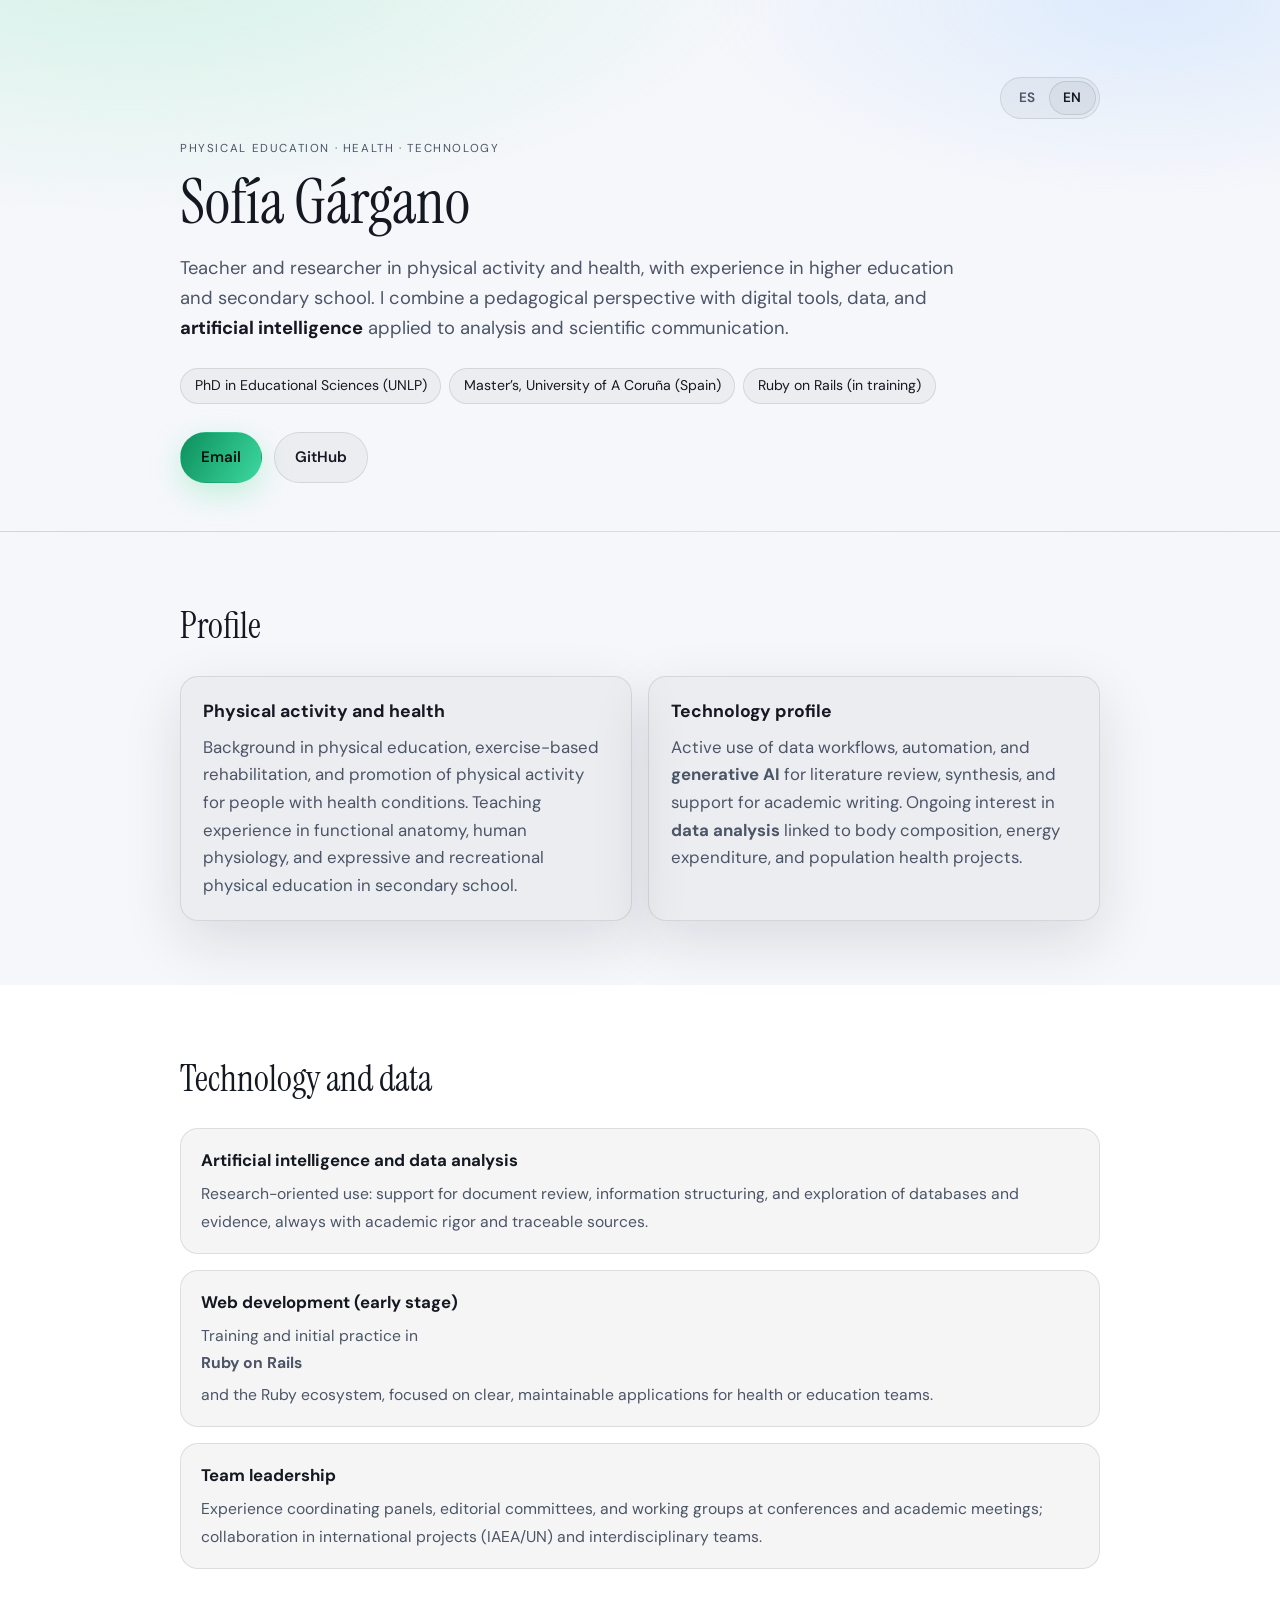
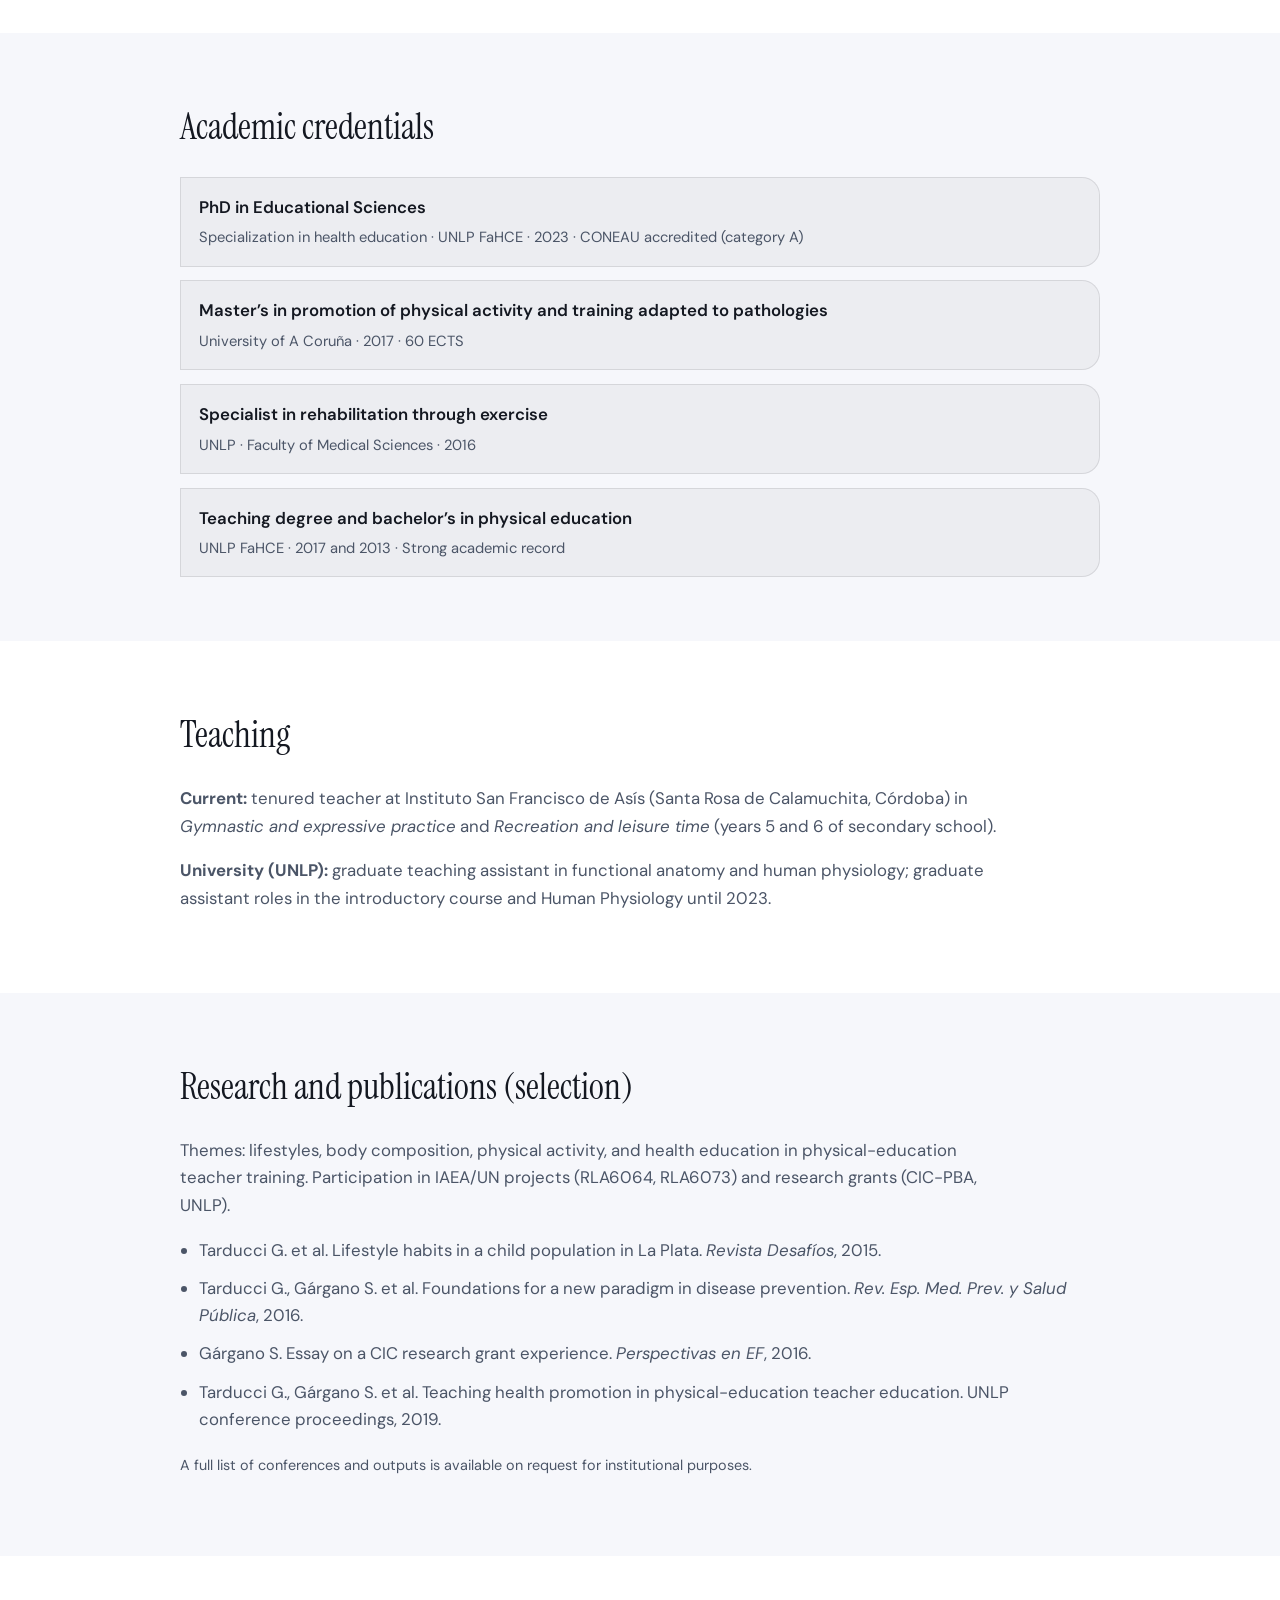
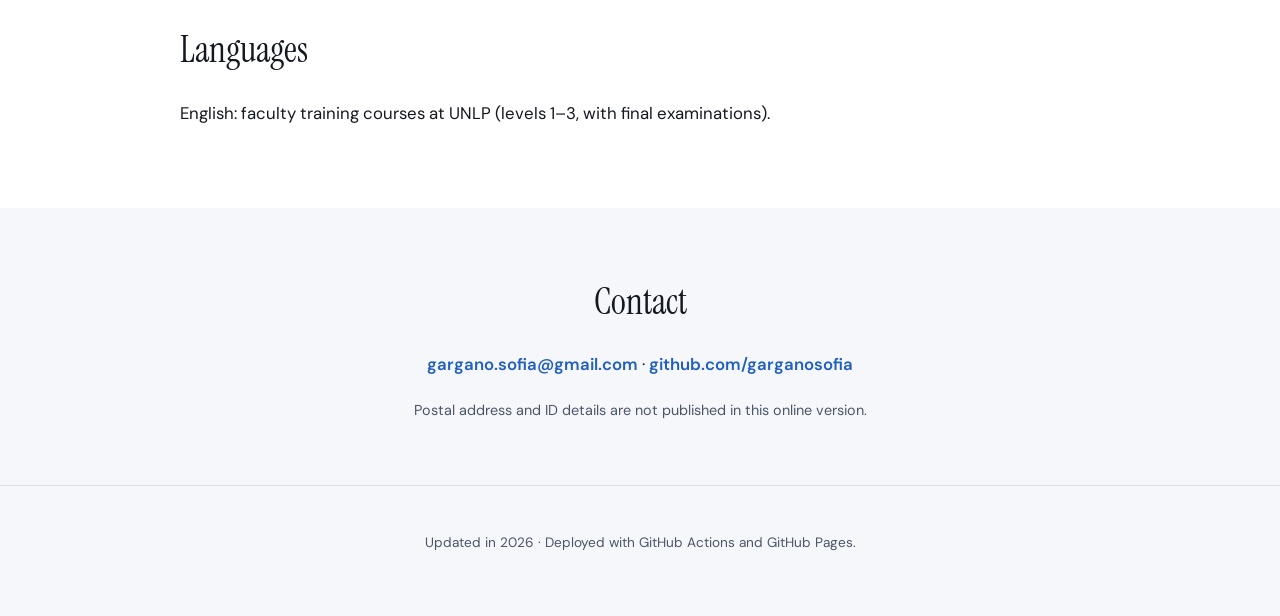
==== public/en/index.html @ 069b5b75 "Clarify secondary school years in English copy Made-with: Cursor" ====
<!DOCTYPE html>
<html lang="en">
<head>
  <meta charset="utf-8">
  <meta name="viewport" content="width=device-width, initial-scale=1">
  <meta name="description" content="Sofía Gárgano — Physical education, health, research, and technology profile.">
  <link rel="alternate" hreflang="es" href="https://garganosofia.github.io/sofia-gargano-cv/">
  <link rel="alternate" hreflang="en" href="https://garganosofia.github.io/sofia-gargano-cv/en/">
  <link rel="alternate" hreflang="x-default" href="https://garganosofia.github.io/sofia-gargano-cv/">
  <title>Sofía Gárgano | CV & professional profile</title>
  <link rel="preconnect" href="https://fonts.googleapis.com">
  <link rel="preconnect" href="https://fonts.gstatic.com" crossorigin>
  <link href="https://fonts.googleapis.com/css2?family=DM+Sans:ital,opsz,wght@0,9..40,400;0,9..40,500;0,9..40,600;0,9..40,700;1,9..40,400&family=Instrument+Serif:ital@0;1&display=swap" rel="stylesheet">
  <link rel="stylesheet" href="../assets/styles.css">
</head>
<body>
  <a class="skip" href="#content">Skip to content</a>
  <header class="hero">
    <div class="hero__inner">
      <nav class="langnav" aria-label="Language">
        <ul class="langnav__list">
          <li><a href="../" hreflang="es">ES</a></li>
          <li><a href="./" aria-current="page">EN</a></li>
        </ul>
      </nav>
      <p class="eyebrow">Physical education · Health · Technology</p>
      <h1>Sofía Gárgano</h1>
      <p class="lede">
        Teacher and researcher in physical activity and health, with experience in higher education and secondary school.
        I combine a pedagogical perspective with digital tools, data, and <strong>artificial intelligence</strong> applied to analysis and scientific communication.
      </p>
      <ul class="chips">
        <li>PhD in Educational Sciences (UNLP)</li>
        <li>Master’s, University of A Coruña (Spain)</li>
        <li>Ruby on Rails (in training)</li>
      </ul>
      <div class="hero__actions">
        <a class="btn btn--primary" href="mailto:gargano.sofia@gmail.com">Email</a>
        <a class="btn btn--ghost" href="https://github.com/garganosofia" rel="noopener noreferrer">GitHub</a>
      </div>
    </div>
  </header>

  <main id="content">
    <section class="section" aria-labelledby="profile">
      <div class="section__inner">
        <h2 id="profile">Profile</h2>
        <div class="grid-2">
          <div class="card">
            <h3>Physical activity and health</h3>
            <p>
              Background in physical education, exercise-based rehabilitation, and promotion of physical activity for people with health conditions.
              Teaching experience in functional anatomy, human physiology, and expressive and recreational physical education in secondary school.
            </p>
          </div>
          <div class="card">
            <h3>Technology profile</h3>
            <p>
              Active use of data workflows, automation, and <strong>generative AI</strong> for literature review, synthesis, and support for academic writing.
              Ongoing interest in <strong>data analysis</strong> linked to body composition, energy expenditure, and population health projects.
            </p>
          </div>
        </div>
      </div>
    </section>

    <section class="section section--alt" aria-labelledby="tech">
      <div class="section__inner">
        <h2 id="tech">Technology and data</h2>
        <ul class="timeline">
          <li>
            <strong>Artificial intelligence and data analysis</strong>
            <span>Research-oriented use: support for document review, information structuring, and exploration of databases and evidence, always with academic rigor and traceable sources.</span>
          </li>
          <li>
            <strong>Web development (early stage)</strong>
            <span>Training and initial practice in <strong>Ruby on Rails</strong> and the Ruby ecosystem, focused on clear, maintainable applications for health or education teams.</span>
          </li>
          <li>
            <strong>Team leadership</strong>
            <span>Experience coordinating panels, editorial committees, and working groups at conferences and academic meetings; collaboration in international projects (IAEA/UN) and interdisciplinary teams.</span>
          </li>
        </ul>
      </div>
    </section>

    <section class="section" aria-labelledby="education">
      <div class="section__inner">
        <h2 id="education">Academic credentials</h2>
        <ol class="degrees">
          <li>
            <span class="degrees__title">PhD in Educational Sciences</span>
            <span class="degrees__meta">Specialization in health education · UNLP FaHCE · 2023 · CONEAU accredited (category A)</span>
          </li>
          <li>
            <span class="degrees__title">Master’s in promotion of physical activity and training adapted to pathologies</span>
            <span class="degrees__meta">University of A Coruña · 2017 · 60 ECTS</span>
          </li>
          <li>
            <span class="degrees__title">Specialist in rehabilitation through exercise</span>
            <span class="degrees__meta">UNLP · Faculty of Medical Sciences · 2016</span>
          </li>
          <li>
            <span class="degrees__title">Teaching degree and bachelor’s in physical education</span>
            <span class="degrees__meta">UNLP FaHCE · 2017 and 2013 · Strong academic record</span>
          </li>
        </ol>
      </div>
    </section>

    <section class="section section--alt" aria-labelledby="teaching">
      <div class="section__inner">
        <h2 id="teaching">Teaching</h2>
        <p class="intro">
          <strong>Current:</strong> tenured teacher at Instituto San Francisco de Asís (Santa Rosa de Calamuchita, Córdoba) in
          <em>Gymnastic and expressive practice</em> and <em>Recreation and leisure time</em> (years 5 and 6 of secondary school).
        </p>
        <p class="intro">
          <strong>University (UNLP):</strong> graduate teaching assistant in functional anatomy and human physiology; graduate assistant roles in the introductory course and Human Physiology until 2023.
        </p>
      </div>
    </section>

    <section class="section" aria-labelledby="research">
      <div class="section__inner">
        <h2 id="research">Research and publications (selection)</h2>
        <p class="intro">
          Themes: lifestyles, body composition, physical activity, and health education in physical-education teacher training.
          Participation in IAEA/UN projects (RLA6064, RLA6073) and research grants (CIC-PBA, UNLP).
        </p>
        <ul class="pubs">
          <li>Tarducci G. et al. Lifestyle habits in a child population in La Plata. <em>Revista Desafíos</em>, 2015.</li>
          <li>Tarducci G., Gárgano S. et al. Foundations for a new paradigm in disease prevention. <em>Rev. Esp. Med. Prev. y Salud Pública</em>, 2016.</li>
          <li>Gárgano S. Essay on a CIC research grant experience. <em>Perspectivas en EF</em>, 2016.</li>
          <li>Tarducci G., Gárgano S. et al. Teaching health promotion in physical-education teacher education. UNLP conference proceedings, 2019.</li>
        </ul>
        <p class="note">A full list of conferences and outputs is available on request for institutional purposes.</p>
      </div>
    </section>

    <section class="section section--alt" aria-labelledby="languages">
      <div class="section__inner">
        <h2 id="languages">Languages</h2>
        <p>English: faculty training courses at UNLP (levels 1–3, with final examinations).</p>
      </div>
    </section>

    <section class="section section--contact" aria-labelledby="contact">
      <div class="section__inner">
        <h2 id="contact">Contact</h2>
        <p>
          <a href="mailto:gargano.sofia@gmail.com">gargano.sofia@gmail.com</a>
          ·
          <a href="https://github.com/garganosofia" rel="noopener noreferrer">github.com/garganosofia</a>
        </p>
        <p class="note">Postal address and ID details are not published in this online version.</p>
      </div>
    </section>
  </main>

  <footer class="footer">
    <p>Updated in 2026 · Deployed with GitHub Actions and GitHub Pages.</p>
  </footer>
</body>
</html>
---- public/assets/styles.css ----
:root {
  color-scheme: light dark;
  --bg: #0c0f14;
  --bg-alt: #121722;
  --surface: rgba(255, 255, 255, 0.06);
  --text: #e8ecf1;
  --muted: #a7b0bf;
  --accent: #5ee1a0;
  --accent-2: #7ab8ff;
  --border: rgba(255, 255, 255, 0.12);
  --shadow: 0 24px 80px rgba(0, 0, 0, 0.45);
  --radius: 18px;
  --max: 920px;
  font-family: "DM Sans", system-ui, sans-serif;
}

@media (prefers-color-scheme: light) {
  :root {
    --bg: #f6f7fb;
    --bg-alt: #ffffff;
    --surface: rgba(12, 15, 20, 0.04);
    --text: #141821;
    --muted: #4b5567;
    --accent: #0d8f5c;
    --accent-2: #1f5fbf;
    --border: rgba(12, 15, 20, 0.1);
    --shadow: 0 20px 60px rgba(20, 24, 33, 0.12);
  }
}

*,
*::before,
*::after {
  box-sizing: border-box;
}

body {
  margin: 0;
  background: var(--bg);
  color: var(--text);
  line-height: 1.65;
  font-size: 1.05rem;
}

.skip {
  position: absolute;
  left: -9999px;
  top: auto;
}

.skip:focus {
  left: 16px;
  top: 16px;
  padding: 8px 12px;
  background: var(--accent-2);
  color: #fff;
  border-radius: 8px;
  z-index: 10;
}

.hero {
  padding: clamp(2.5rem, 6vw, 5rem) 1.5rem 3rem;
  background:
    radial-gradient(1200px 500px at 10% -10%, rgba(94, 225, 160, 0.22), transparent 55%),
    radial-gradient(900px 400px at 90% 0%, rgba(122, 184, 255, 0.2), transparent 50%),
    var(--bg);
  border-bottom: 1px solid var(--border);
}

.hero__inner {
  max-width: var(--max);
  margin: 0 auto;
}

.langnav {
  display: flex;
  justify-content: flex-end;
  margin-bottom: 1.25rem;
}

.langnav__list {
  display: inline-flex;
  gap: 0;
  margin: 0;
  padding: 0.2rem;
  list-style: none;
  border-radius: 999px;
  border: 1px solid var(--border);
  background: var(--surface);
}

.langnav__list a {
  display: inline-block;
  padding: 0.35rem 0.9rem;
  border-radius: 999px;
  font-size: 0.85rem;
  font-weight: 600;
  text-decoration: none;
  color: var(--muted);
}

.langnav__list a[aria-current="page"] {
  background: var(--surface);
  color: var(--text);
  box-shadow: inset 0 0 0 1px var(--border);
}

.langnav__list a:hover {
  color: var(--text);
}

.eyebrow {
  text-transform: uppercase;
  letter-spacing: 0.14em;
  font-size: 0.72rem;
  color: var(--muted);
  margin: 0 0 0.75rem;
}

h1 {
  font-family: "Instrument Serif", Georgia, serif;
  font-size: clamp(2.6rem, 6vw, 3.8rem);
  font-weight: 400;
  margin: 0 0 1rem;
  line-height: 1.1;
}

.lede {
  font-size: 1.15rem;
  max-width: 62ch;
  color: var(--muted);
  margin: 0 0 1.5rem;
}

.lede strong {
  color: var(--text);
}

.chips {
  display: flex;
  flex-wrap: wrap;
  gap: 0.5rem;
  padding: 0;
  margin: 0 0 1.75rem;
  list-style: none;
}

.chips li {
  padding: 0.35rem 0.85rem;
  border-radius: 999px;
  border: 1px solid var(--border);
  background: var(--surface);
  font-size: 0.88rem;
}

.hero__actions {
  display: flex;
  flex-wrap: wrap;
  gap: 0.75rem;
}

.btn {
  display: inline-flex;
  align-items: center;
  justify-content: center;
  padding: 0.75rem 1.25rem;
  border-radius: 999px;
  font-weight: 600;
  text-decoration: none;
  font-size: 0.95rem;
  border: 1px solid transparent;
  transition: transform 0.15s ease, box-shadow 0.15s ease, background 0.15s ease;
}

.btn--primary {
  background: linear-gradient(120deg, var(--accent), #3dd9a0);
  color: #04120c;
  box-shadow: 0 10px 30px rgba(94, 225, 160, 0.35);
}

.btn--ghost {
  border-color: var(--border);
  color: var(--text);
  background: var(--surface);
}

.btn:hover {
  transform: translateY(-1px);
}

.section {
  padding: clamp(2.5rem, 5vw, 4rem) 1.5rem;
}

.section--alt {
  background: var(--bg-alt);
}

.section__inner {
  max-width: var(--max);
  margin: 0 auto;
}

.section--contact {
  text-align: center;
  padding-bottom: 3rem;
}

h2 {
  font-family: "Instrument Serif", Georgia, serif;
  font-weight: 400;
  font-size: clamp(1.75rem, 3vw, 2.25rem);
  margin: 0 0 1.25rem;
}

h3 {
  margin: 0 0 0.5rem;
  font-size: 1.1rem;
}

.grid-2 {
  display: grid;
  gap: 1rem;
}

@media (min-width: 720px) {
  .grid-2 {
    grid-template-columns: 1fr 1fr;
  }
}

.card {
  padding: 1.25rem 1.35rem;
  border-radius: var(--radius);
  border: 1px solid var(--border);
  background: var(--surface);
  box-shadow: var(--shadow);
}

.card p {
  margin: 0;
  color: var(--muted);
}

.timeline {
  list-style: none;
  padding: 0;
  margin: 0;
  display: grid;
  gap: 1rem;
}

.timeline li {
  padding: 1.1rem 1.25rem;
  border-radius: var(--radius);
  border: 1px solid var(--border);
  background: var(--surface);
}

.timeline strong {
  display: block;
  margin-bottom: 0.35rem;
}

.timeline span {
  color: var(--muted);
  font-size: 0.98rem;
}

.degrees {
  list-style: none;
  padding: 0;
  margin: 0;
  display: grid;
  gap: 0.85rem;
}

.degrees li {
  padding: 1rem 1.1rem;
  border-left: 3px solid var(--accent);
  border-radius: 0 var(--radius) var(--radius) 0;
  background: var(--surface);
  border: 1px solid var(--border);
}

.degrees__title {
  display: block;
  font-weight: 600;
}

.degrees__meta {
  display: block;
  color: var(--muted);
  font-size: 0.92rem;
  margin-top: 0.25rem;
}

.intro {
  color: var(--muted);
  max-width: 70ch;
}

.pubs {
  margin: 1rem 0 0;
  padding-left: 1.2rem;
  color: var(--muted);
}

.pubs li {
  margin-bottom: 0.65rem;
}

.note {
  font-size: 0.9rem;
  color: var(--muted);
  margin-top: 1.25rem;
}

.section--contact a {
  color: var(--accent-2);
  text-decoration: none;
  font-weight: 600;
}

.section--contact a:hover {
  text-decoration: underline;
}

.footer {
  padding: 2rem 1.5rem 3rem;
  text-align: center;
  font-size: 0.85rem;
  color: var(--muted);
  border-top: 1px solid var(--border);
}
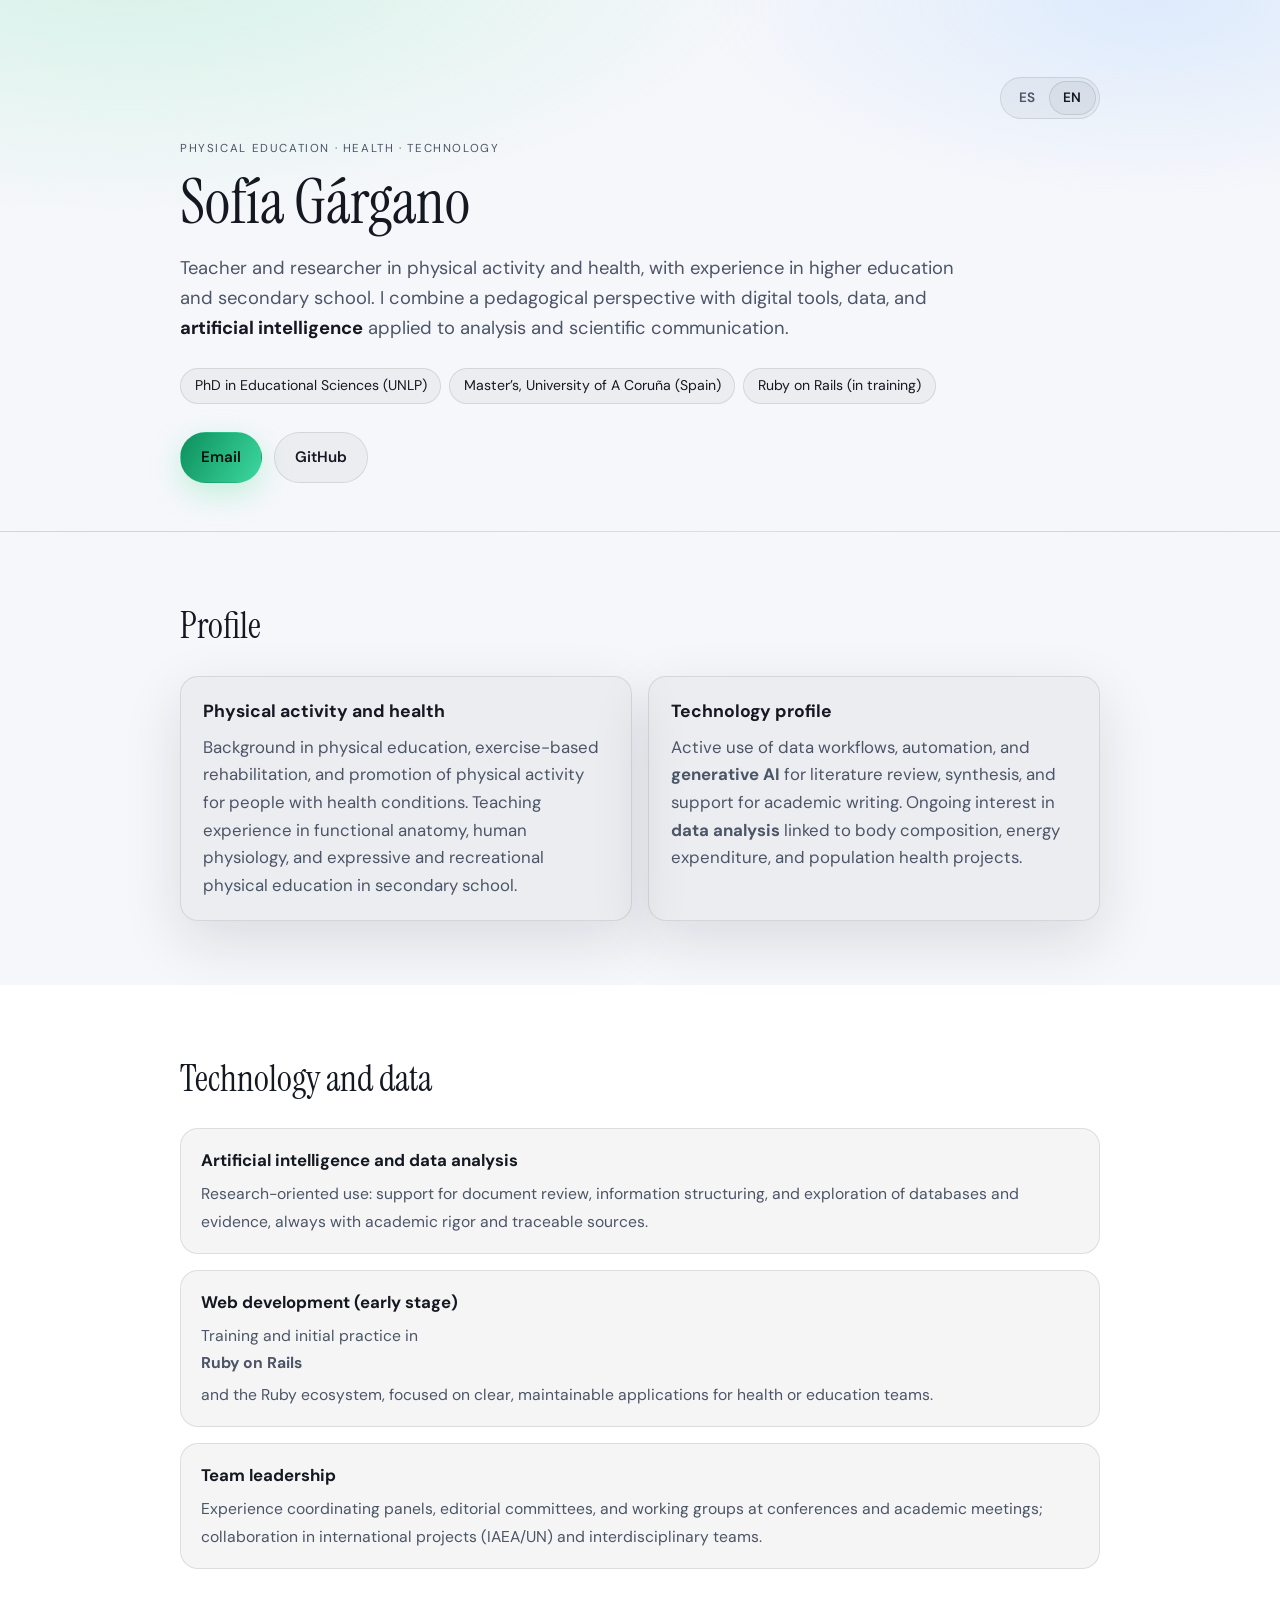
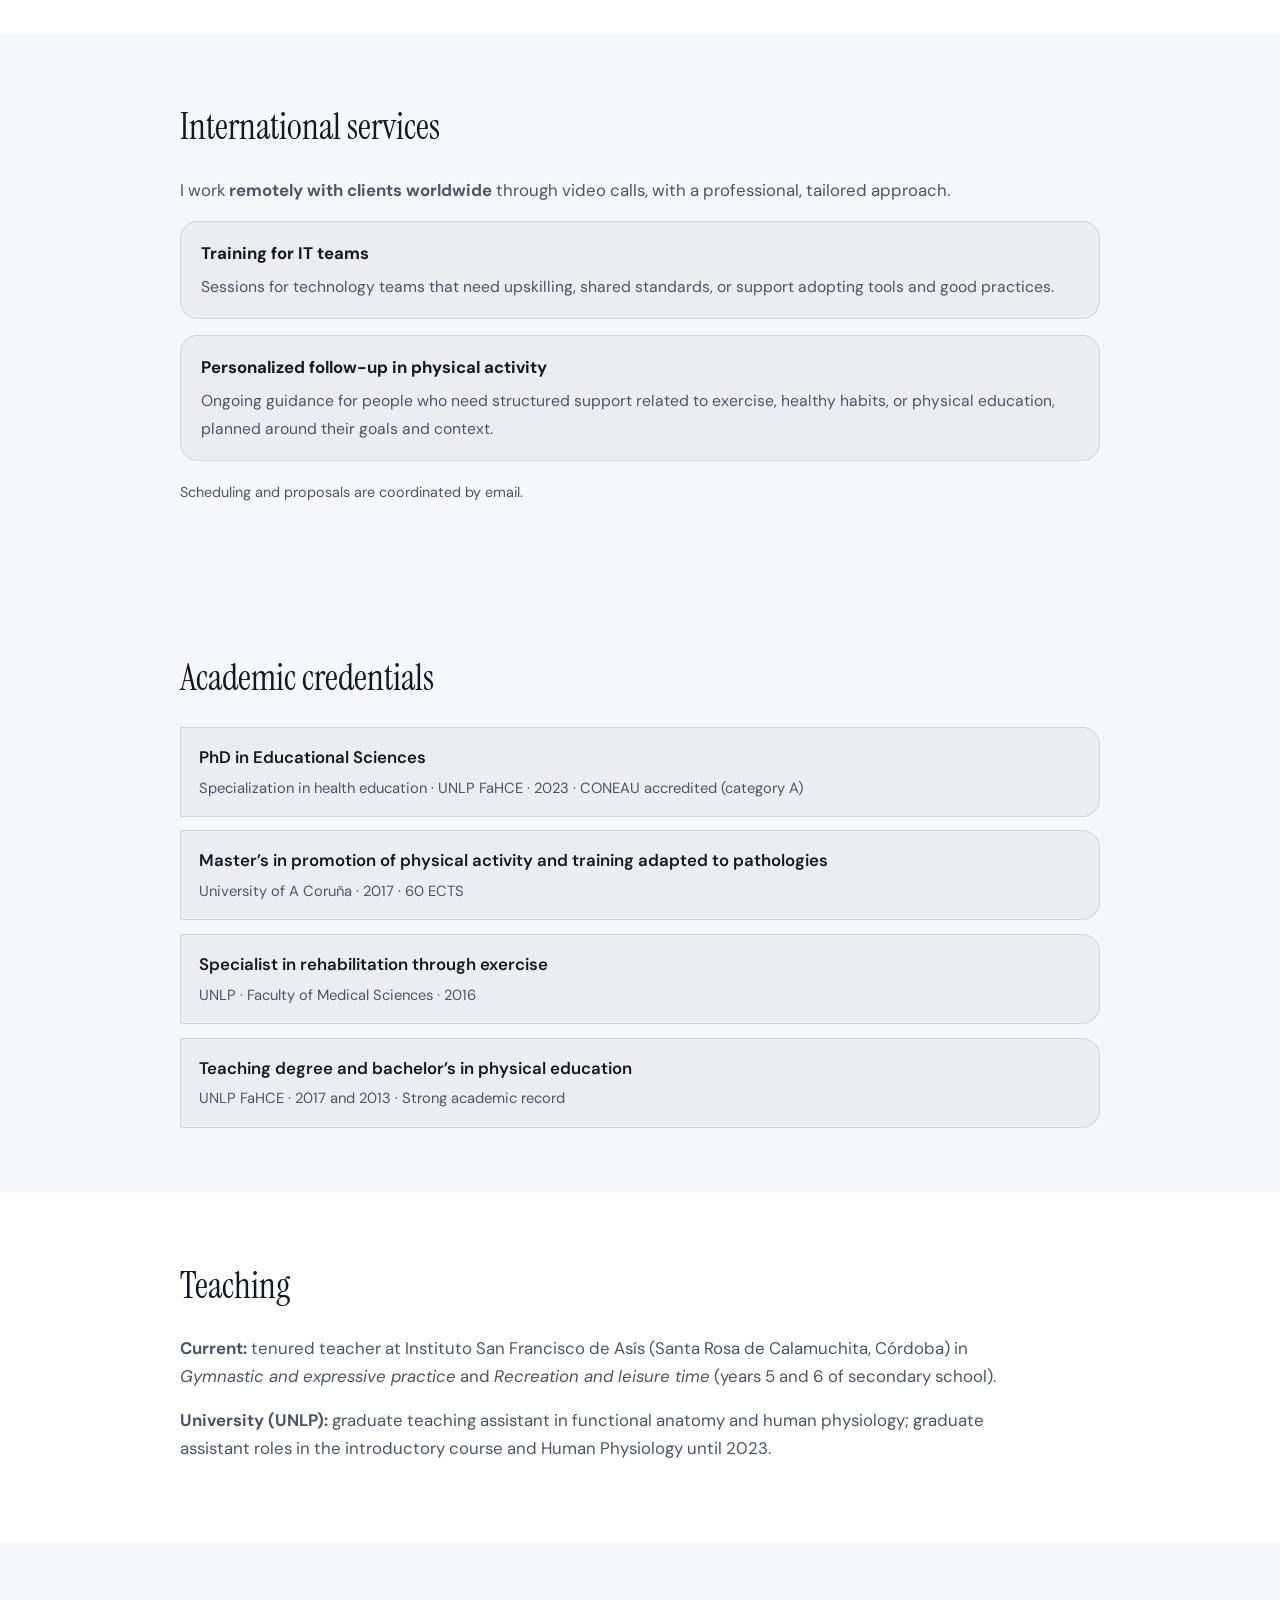
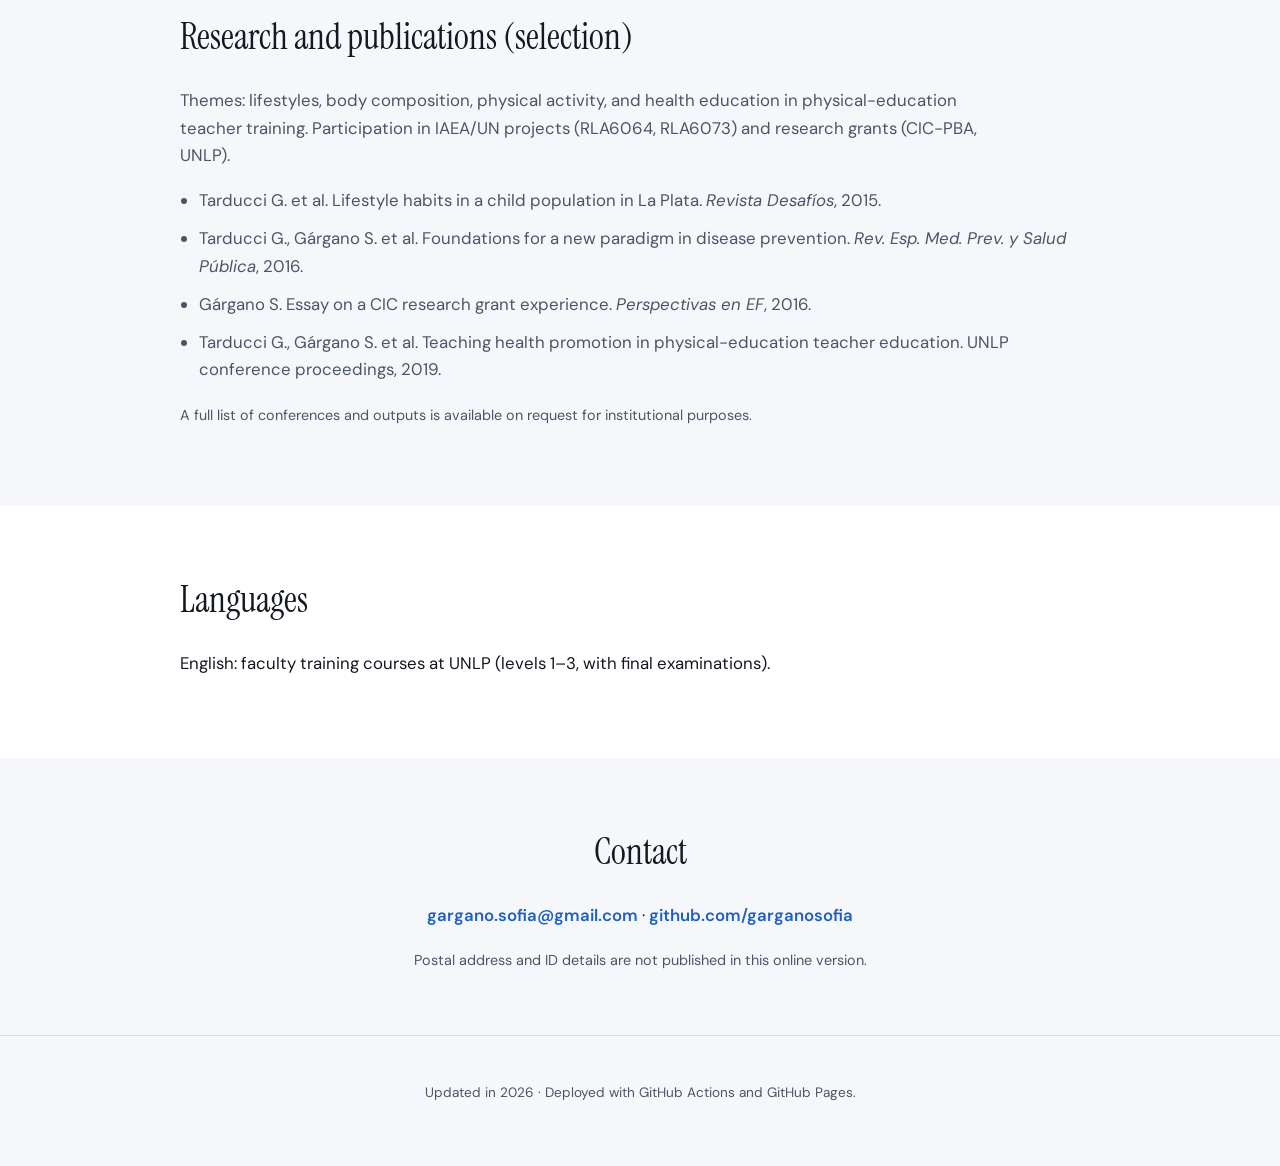
==== commit 5f3b41f0: "Add international video-call services for IT teams and physical activity Made-with: Cursor" ====
--- a/public/en/index.html
+++ b/public/en/index.html
@@ -84,6 +84,26 @@
       </div>
     </section>
 
+    <section class="section" aria-labelledby="services">
+      <div class="section__inner">
+        <h2 id="services">International services</h2>
+        <p class="intro">
+          I work <strong>remotely with clients worldwide</strong> through video calls, with a professional, tailored approach.
+        </p>
+        <ul class="timeline">
+          <li>
+            <strong>Training for IT teams</strong>
+            <span>Sessions for technology teams that need upskilling, shared standards, or support adopting tools and good practices.</span>
+          </li>
+          <li>
+            <strong>Personalized follow-up in physical activity</strong>
+            <span>Ongoing guidance for people who need structured support related to exercise, healthy habits, or physical education, planned around their goals and context.</span>
+          </li>
+        </ul>
+        <p class="note">Scheduling and proposals are coordinated by email.</p>
+      </div>
+    </section>
+
     <section class="section" aria-labelledby="education">
       <div class="section__inner">
         <h2 id="education">Academic credentials</h2>
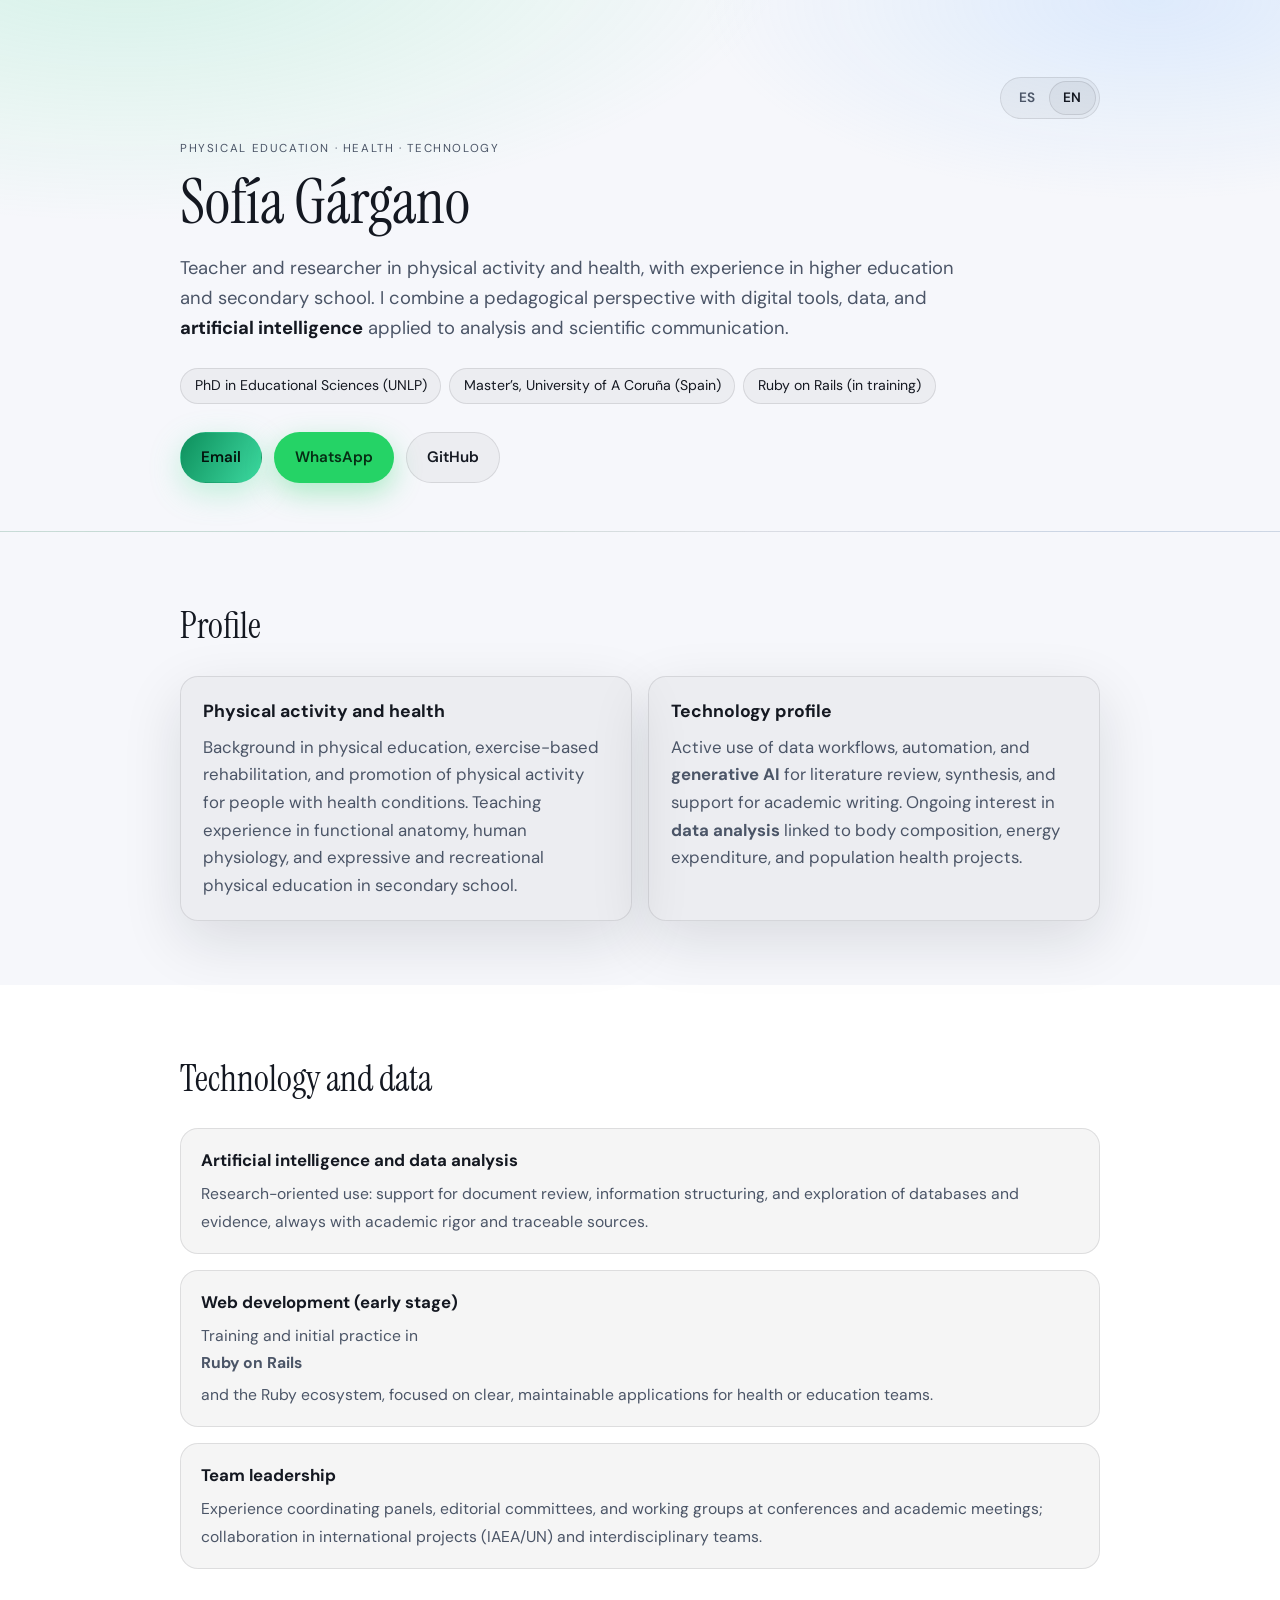
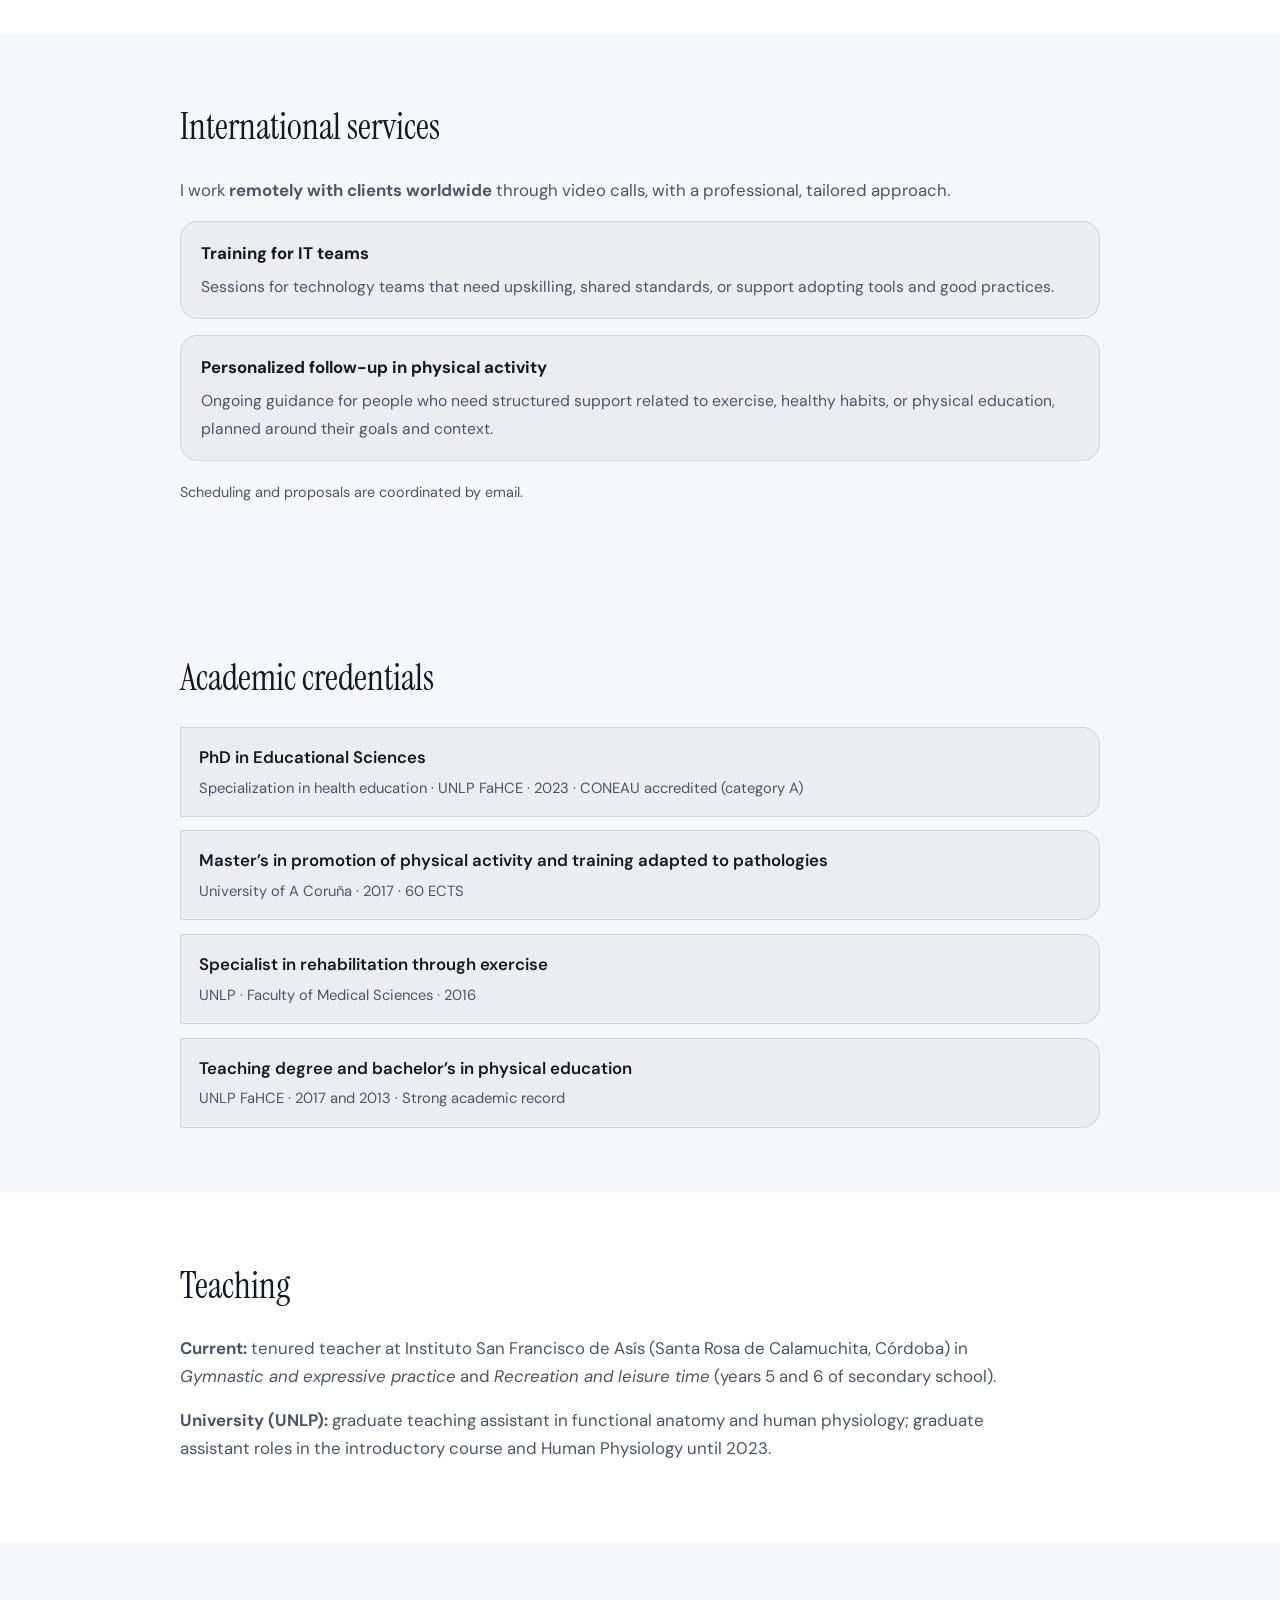
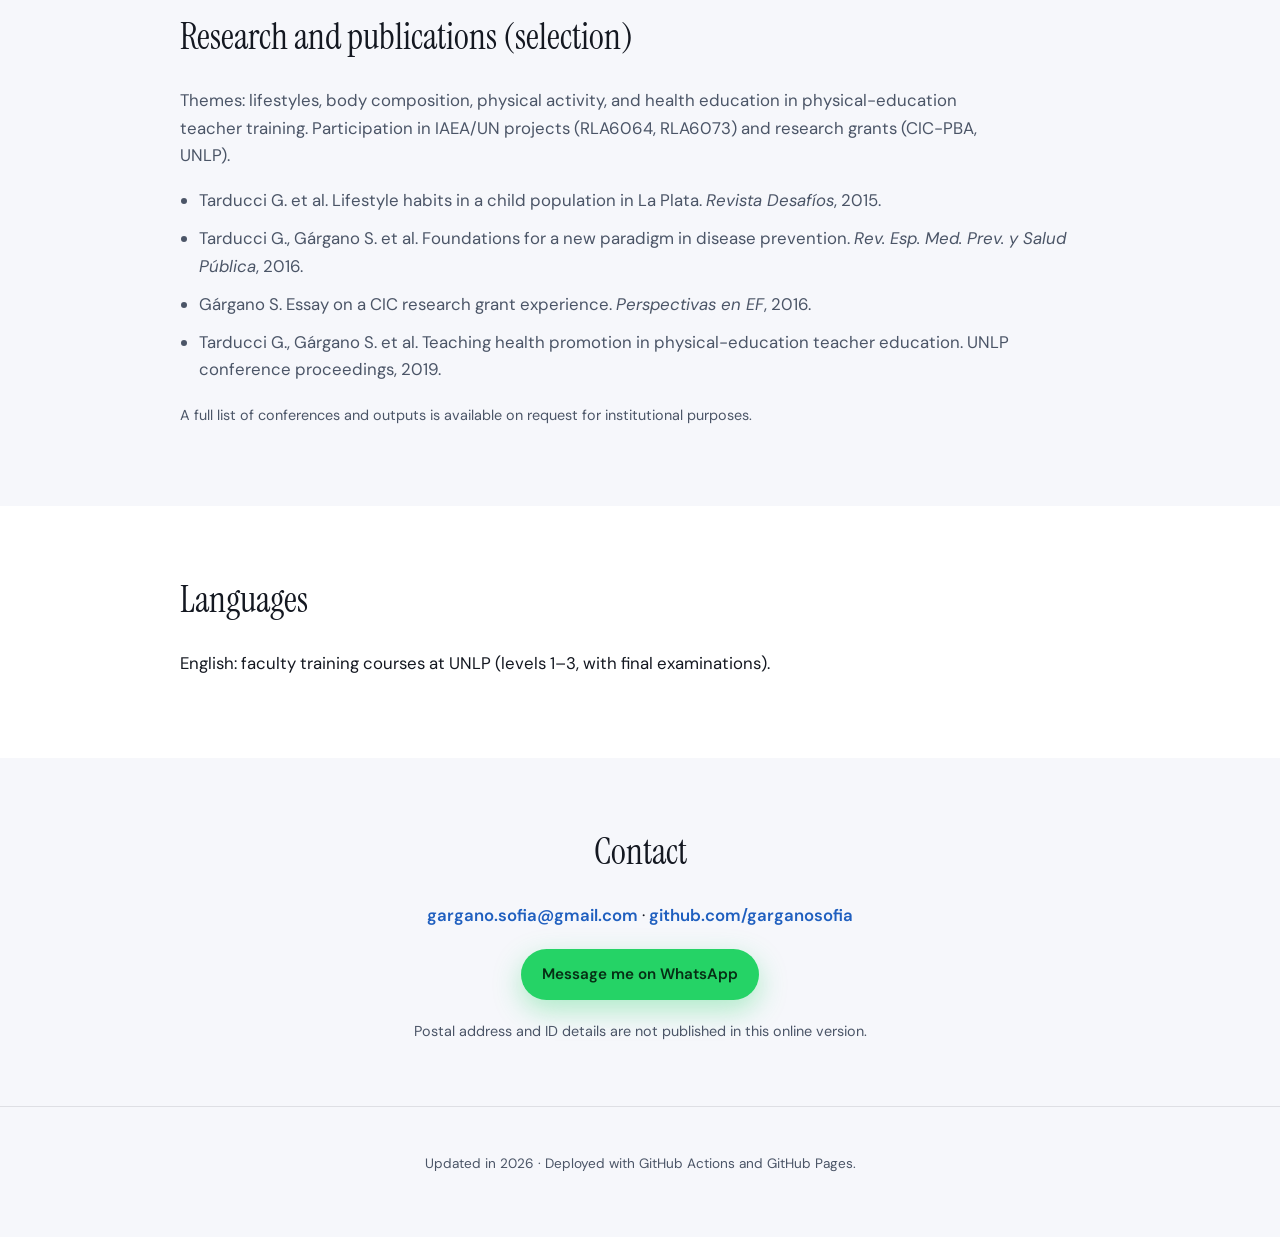
==== commit 69a56279: "Add WhatsApp contact buttons with prefilled message Made-with: Cursor" ====
--- a/public/en/index.html
+++ b/public/en/index.html
@@ -36,6 +36,7 @@
       </ul>
       <div class="hero__actions">
         <a class="btn btn--primary" href="mailto:gargano.sofia@gmail.com">Email</a>
+        <a class="btn btn--whatsapp" href="https://wa.me/5492215571566?text=Hello%20Sof%C3%ADa%2C%20I%27m%20writing%20from%20your%20website." rel="noopener noreferrer" target="_blank">WhatsApp</a>
         <a class="btn btn--ghost" href="https://github.com/garganosofia" rel="noopener noreferrer">GitHub</a>
       </div>
     </div>
@@ -173,6 +174,9 @@
           ·
           <a href="https://github.com/garganosofia" rel="noopener noreferrer">github.com/garganosofia</a>
         </p>
+        <div class="contact-actions">
+          <a class="btn btn--whatsapp" href="https://wa.me/5492215571566?text=Hello%20Sof%C3%ADa%2C%20I%27m%20writing%20from%20your%20website." rel="noopener noreferrer" target="_blank">Message me on WhatsApp</a>
+        </div>
         <p class="note">Postal address and ID details are not published in this online version.</p>
       </div>
     </section>
--- a/public/assets/styles.css
+++ b/public/assets/styles.css
@@ -184,6 +184,16 @@
   background: var(--surface);
 }
 
+.btn--whatsapp {
+  background: #25d366;
+  color: #062d14;
+  box-shadow: 0 10px 28px rgba(37, 211, 102, 0.35);
+}
+
+.btn--whatsapp:hover {
+  color: #041a0c;
+}
+
 .btn:hover {
   transform: translateY(-1px);
 }
@@ -204,6 +214,14 @@
 .section--contact {
   text-align: center;
   padding-bottom: 3rem;
+}
+
+.contact-actions {
+  display: flex;
+  flex-wrap: wrap;
+  justify-content: center;
+  gap: 0.75rem;
+  margin: 1.25rem 0 0;
 }
 
 h2 {
@@ -326,6 +344,18 @@
   text-decoration: underline;
 }
 
+.section--contact a.btn {
+  text-decoration: none;
+}
+
+.section--contact a.btn:hover {
+  text-decoration: none;
+}
+
+.section--contact a.btn--whatsapp {
+  color: #062d14;
+}
+
 .footer {
   padding: 2rem 1.5rem 3rem;
   text-align: center;
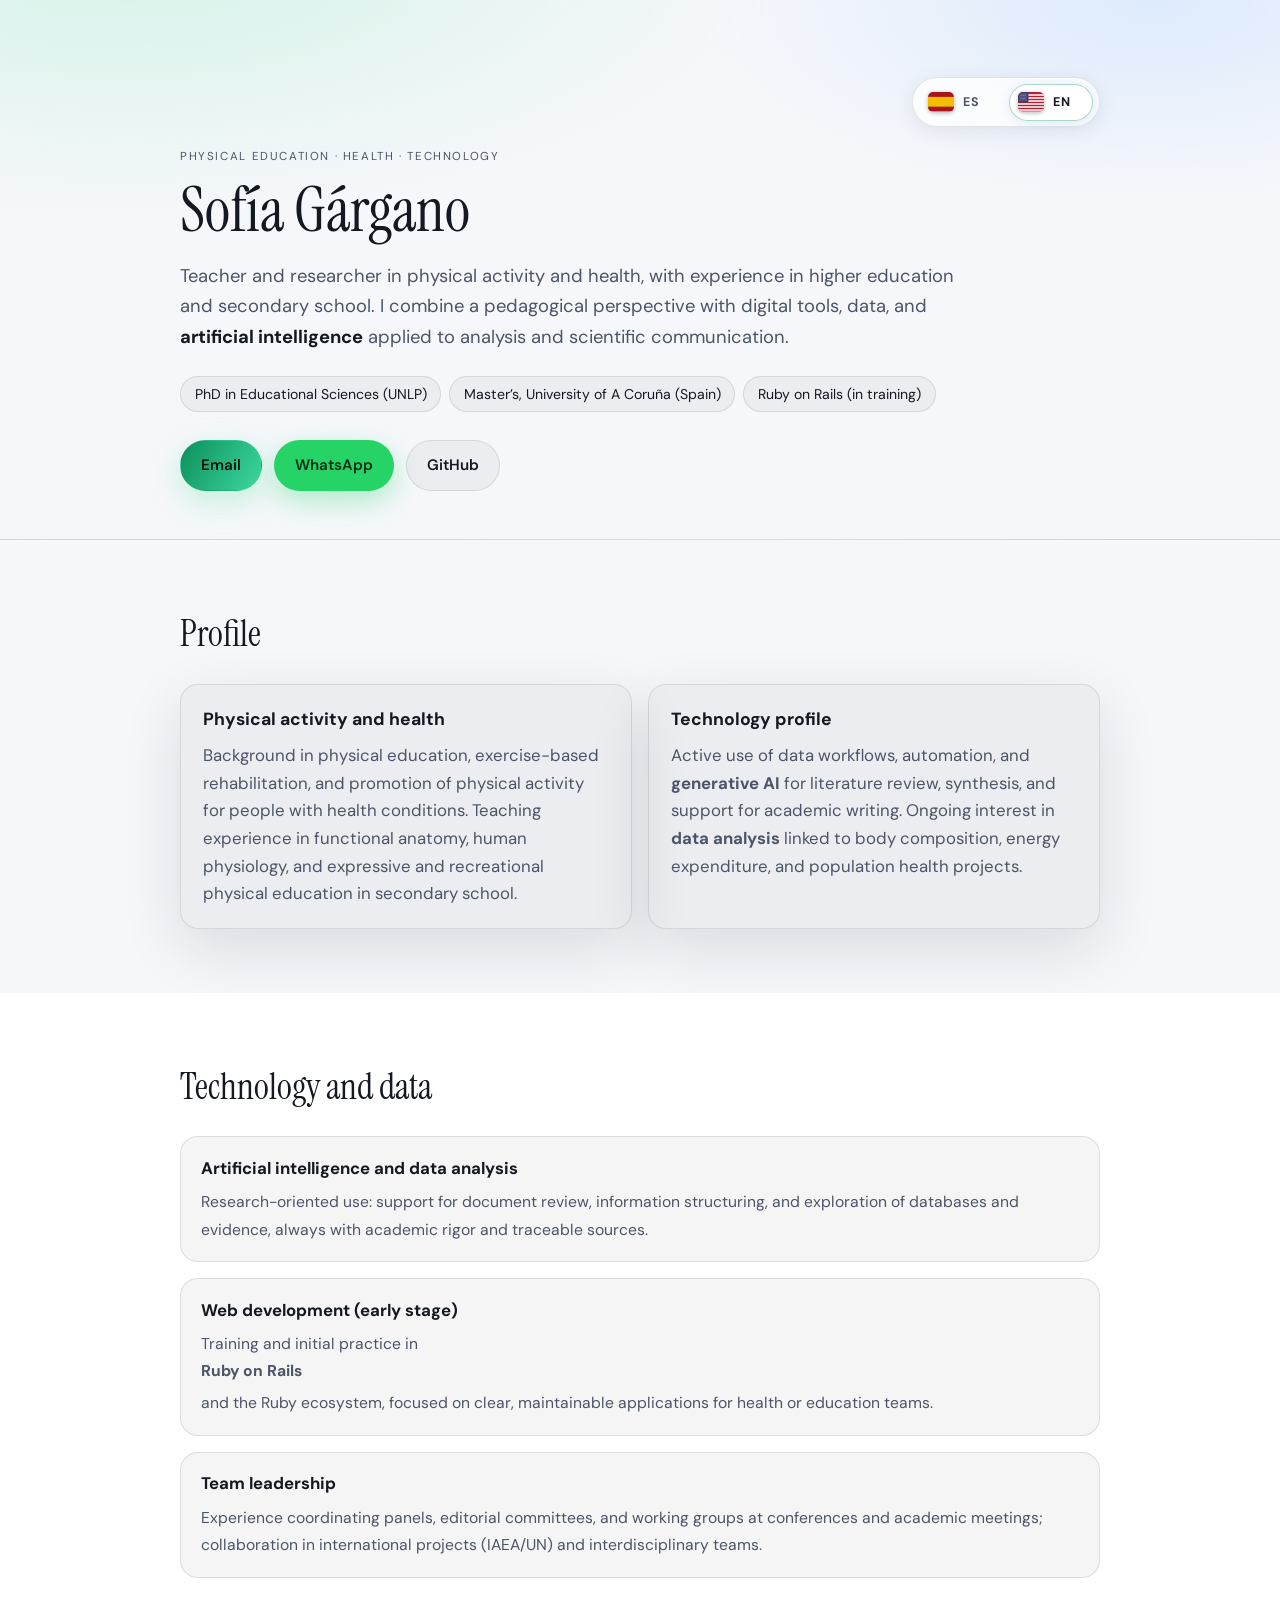
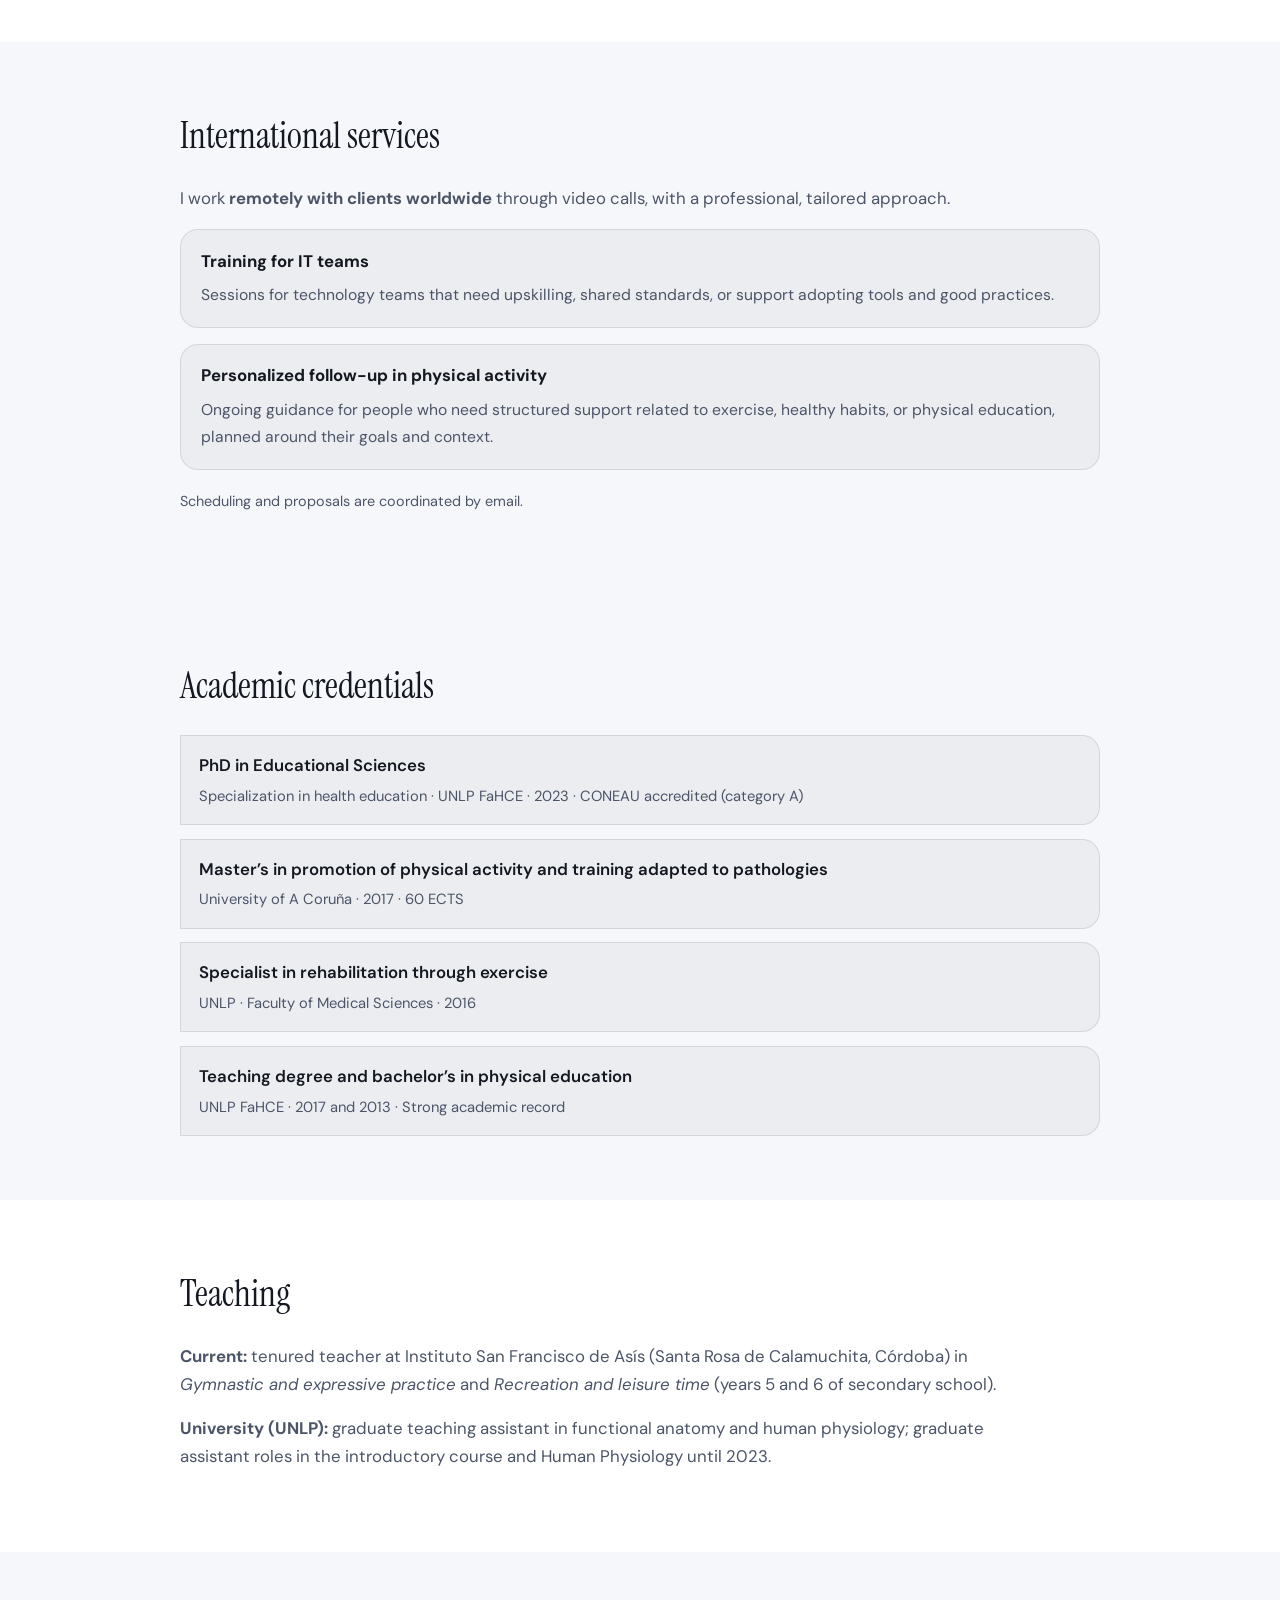
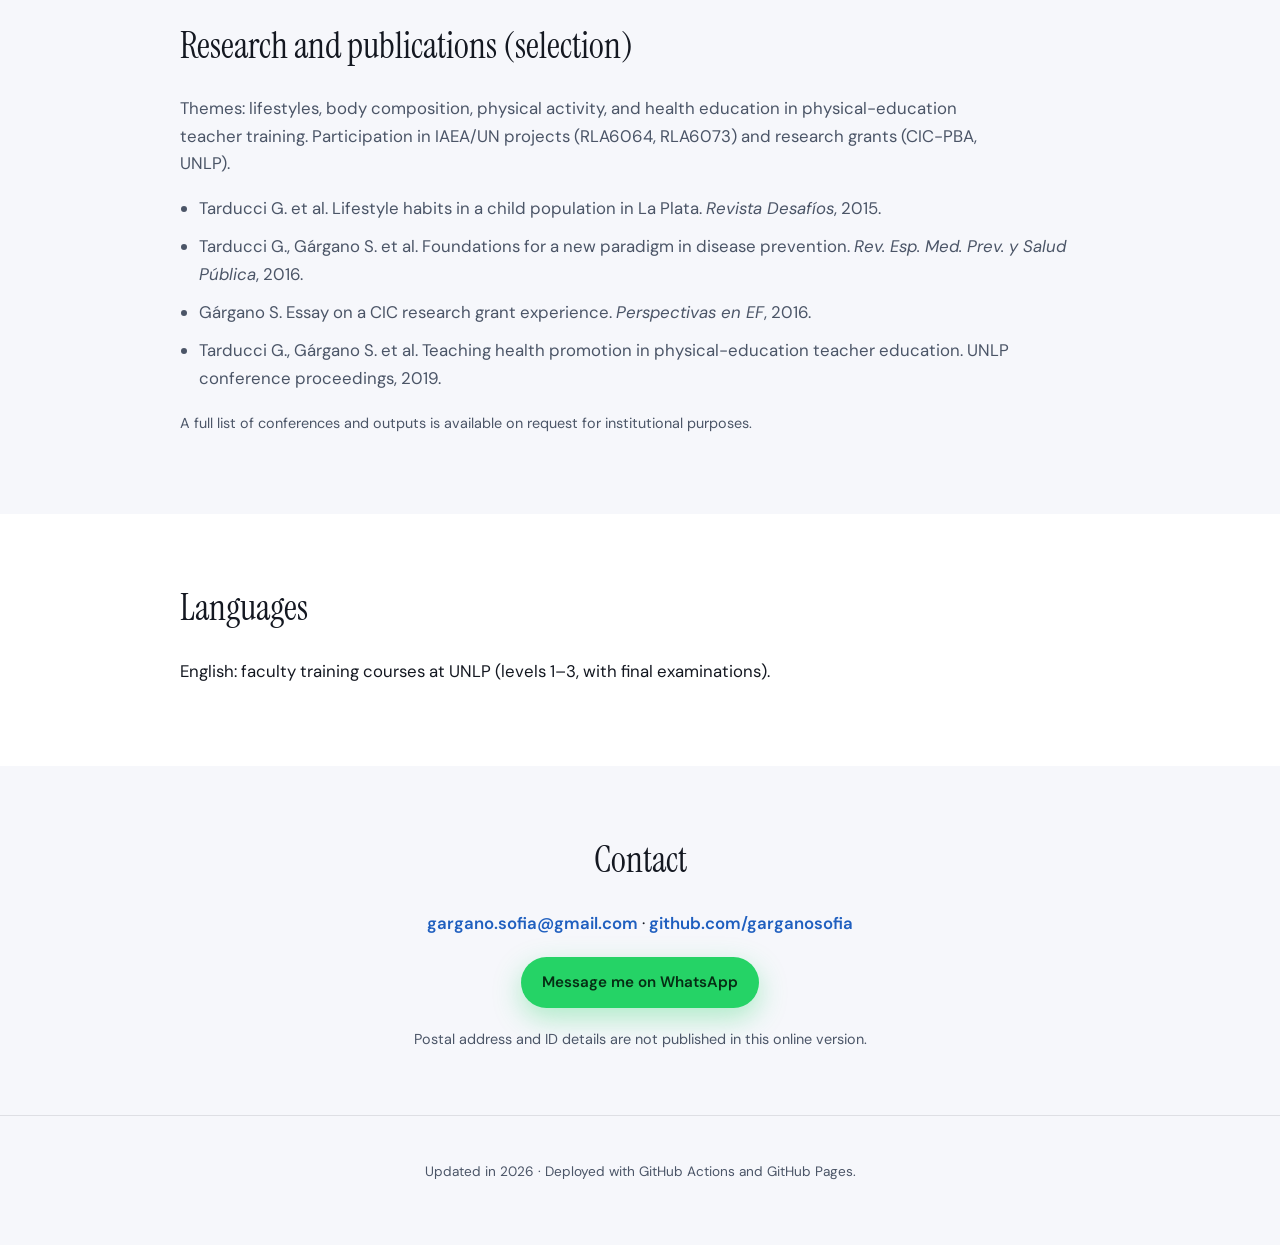
==== commit 3a71fc03: "Modern language switcher with SVG flags and glass style Made-with: Cursor" ====
--- a/public/en/index.html
+++ b/public/en/index.html
@@ -18,10 +18,34 @@
   <header class="hero">
     <div class="hero__inner">
       <nav class="langnav" aria-label="Language">
-        <ul class="langnav__list">
-          <li><a href="../" hreflang="es">ES</a></li>
-          <li><a href="./" aria-current="page">EN</a></li>
-        </ul>
+        <div class="langnav__track">
+          <a class="langnav__opt" href="../" hreflang="es" aria-label="Ver en español">
+            <span class="langnav__flag" aria-hidden="true">
+              <svg width="24" height="18" viewBox="0 0 24 18" xmlns="http://www.w3.org/2000/svg" focusable="false">
+                <rect width="24" height="18" fill="#AA151B" rx="1"/>
+                <rect y="4.5" width="24" height="9" fill="#F1BF00"/>
+              </svg>
+            </span>
+            <span class="langnav__code">ES</span>
+          </a>
+          <a class="langnav__opt" href="./" hreflang="en" aria-current="page" aria-label="Switch to English">
+            <span class="langnav__flag" aria-hidden="true">
+              <svg width="24" height="18" viewBox="0 0 24 18" xmlns="http://www.w3.org/2000/svg" focusable="false">
+                <rect width="24" height="18" fill="#B22234" rx="1"/>
+                <path fill="#fff" d="M0 2.08h24v1.38H0zm0 2.77h24v1.38H0zm0 2.76h24v1.38H0zm0 2.77h24v1.38H0zm0 2.76h24v1.38H0zm0 2.77h24v1.38H0z"/>
+                <rect width="9.6" height="9.66" fill="#3C3B6E"/>
+                <g fill="#fff">
+                  <circle cx="1.85" cy="1.85" r="0.42"/><circle cx="3.7" cy="1.85" r="0.42"/><circle cx="5.55" cy="1.85" r="0.42"/><circle cx="7.4" cy="1.85" r="0.42"/>
+                  <circle cx="2.78" cy="3.22" r="0.42"/><circle cx="4.63" cy="3.22" r="0.42"/><circle cx="6.48" cy="3.22" r="0.42"/>
+                  <circle cx="1.85" cy="4.58" r="0.42"/><circle cx="3.7" cy="4.58" r="0.42"/><circle cx="5.55" cy="4.58" r="0.42"/><circle cx="7.4" cy="4.58" r="0.42"/>
+                  <circle cx="2.78" cy="5.95" r="0.42"/><circle cx="4.63" cy="5.95" r="0.42"/><circle cx="6.48" cy="5.95" r="0.42"/>
+                  <circle cx="1.85" cy="7.32" r="0.42"/><circle cx="3.7" cy="7.32" r="0.42"/><circle cx="5.55" cy="7.32" r="0.42"/><circle cx="7.4" cy="7.32" r="0.42"/>
+                </g>
+              </svg>
+            </span>
+            <span class="langnav__code">EN</span>
+          </a>
+        </div>
       </nav>
       <p class="eyebrow">Physical education · Health · Technology</p>
       <h1>Sofía Gárgano</h1>
--- a/public/assets/styles.css
+++ b/public/assets/styles.css
@@ -78,35 +78,107 @@
   margin-bottom: 1.25rem;
 }
 
-.langnav__list {
+.langnav__track {
   display: inline-flex;
-  gap: 0;
-  margin: 0;
-  padding: 0.2rem;
-  list-style: none;
+  align-items: center;
+  gap: 0.35rem;
+  padding: 0.35rem;
   border-radius: 999px;
   border: 1px solid var(--border);
-  background: var(--surface);
-}
-
-.langnav__list a {
-  display: inline-block;
-  padding: 0.35rem 0.9rem;
+  background: color-mix(in srgb, var(--surface) 88%, transparent);
+  backdrop-filter: blur(14px);
+  -webkit-backdrop-filter: blur(14px);
+  box-shadow:
+    0 4px 24px rgba(0, 0, 0, 0.18),
+    inset 0 1px 0 rgba(255, 255, 255, 0.06);
+}
+
+.langnav__opt {
+  display: inline-flex;
+  align-items: center;
+  gap: 0.55rem;
+  padding: 0.45rem 0.95rem 0.45rem 0.55rem;
   border-radius: 999px;
-  font-size: 0.85rem;
-  font-weight: 600;
+  font-size: 0.78rem;
+  font-weight: 700;
+  letter-spacing: 0.06em;
   text-decoration: none;
   color: var(--muted);
-}
-
-.langnav__list a[aria-current="page"] {
-  background: var(--surface);
+  border: 1px solid transparent;
+  transition:
+    color 0.2s ease,
+    background 0.2s ease,
+    border-color 0.2s ease,
+    box-shadow 0.2s ease,
+    transform 0.15s ease;
+}
+
+.langnav__flag {
+  display: flex;
+  align-items: center;
+  justify-content: center;
+  line-height: 0;
+  border-radius: 5px;
+  overflow: hidden;
+  box-shadow: 0 1px 4px rgba(0, 0, 0, 0.28);
+  flex-shrink: 0;
+}
+
+.langnav__flag svg {
+  display: block;
+  width: 26px;
+  height: auto;
+  aspect-ratio: 4 / 3;
+}
+
+.langnav__code {
+  min-width: 1.5rem;
+}
+
+.langnav__opt:hover {
   color: var(--text);
-  box-shadow: inset 0 0 0 1px var(--border);
-}
-
-.langnav__list a:hover {
+  background: rgba(255, 255, 255, 0.05);
+}
+
+.langnav__opt:focus-visible {
+  outline: 2px solid var(--accent-2);
+  outline-offset: 3px;
+}
+
+.langnav__opt[aria-current="page"] {
   color: var(--text);
+  background: color-mix(in srgb, var(--accent) 22%, var(--surface));
+  border-color: color-mix(in srgb, var(--accent) 45%, transparent);
+  box-shadow:
+    0 2px 14px color-mix(in srgb, var(--accent) 25%, transparent),
+    inset 0 1px 0 rgba(255, 255, 255, 0.08);
+}
+
+.langnav__opt[aria-current="page"]:hover {
+  transform: none;
+}
+
+.langnav__opt:active:not([aria-current="page"]) {
+  transform: scale(0.97);
+}
+
+@media (prefers-color-scheme: light) {
+  .langnav__track {
+    background: rgba(255, 255, 255, 0.72);
+    box-shadow:
+      0 4px 20px rgba(20, 24, 33, 0.08),
+      inset 0 1px 0 #fff;
+  }
+
+  .langnav__opt[aria-current="page"] {
+    background: rgba(255, 255, 255, 0.95);
+    border-color: color-mix(in srgb, var(--accent) 35%, transparent);
+    box-shadow: 0 2px 12px rgba(31, 95, 191, 0.12);
+  }
+
+  .langnav__opt:hover {
+    background: rgba(255, 255, 255, 0.55);
+  }
 }
 
 .eyebrow {
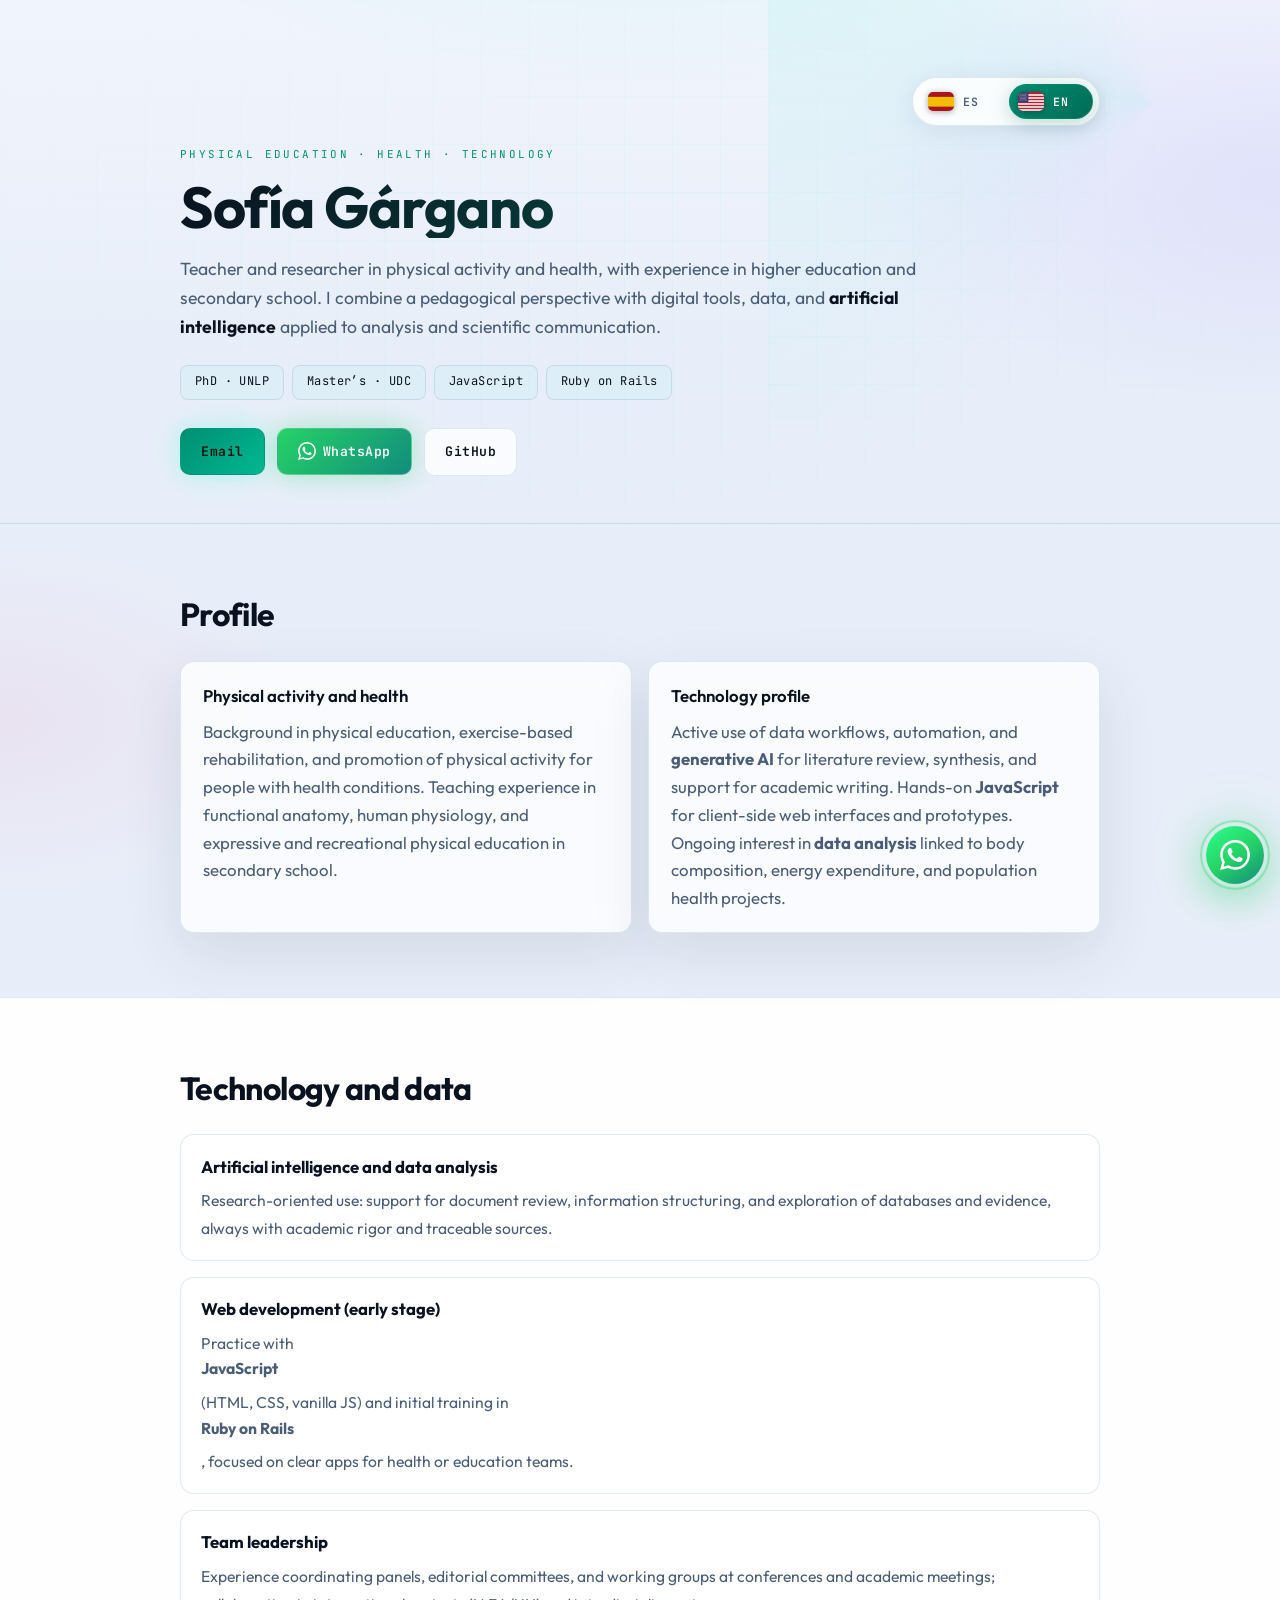
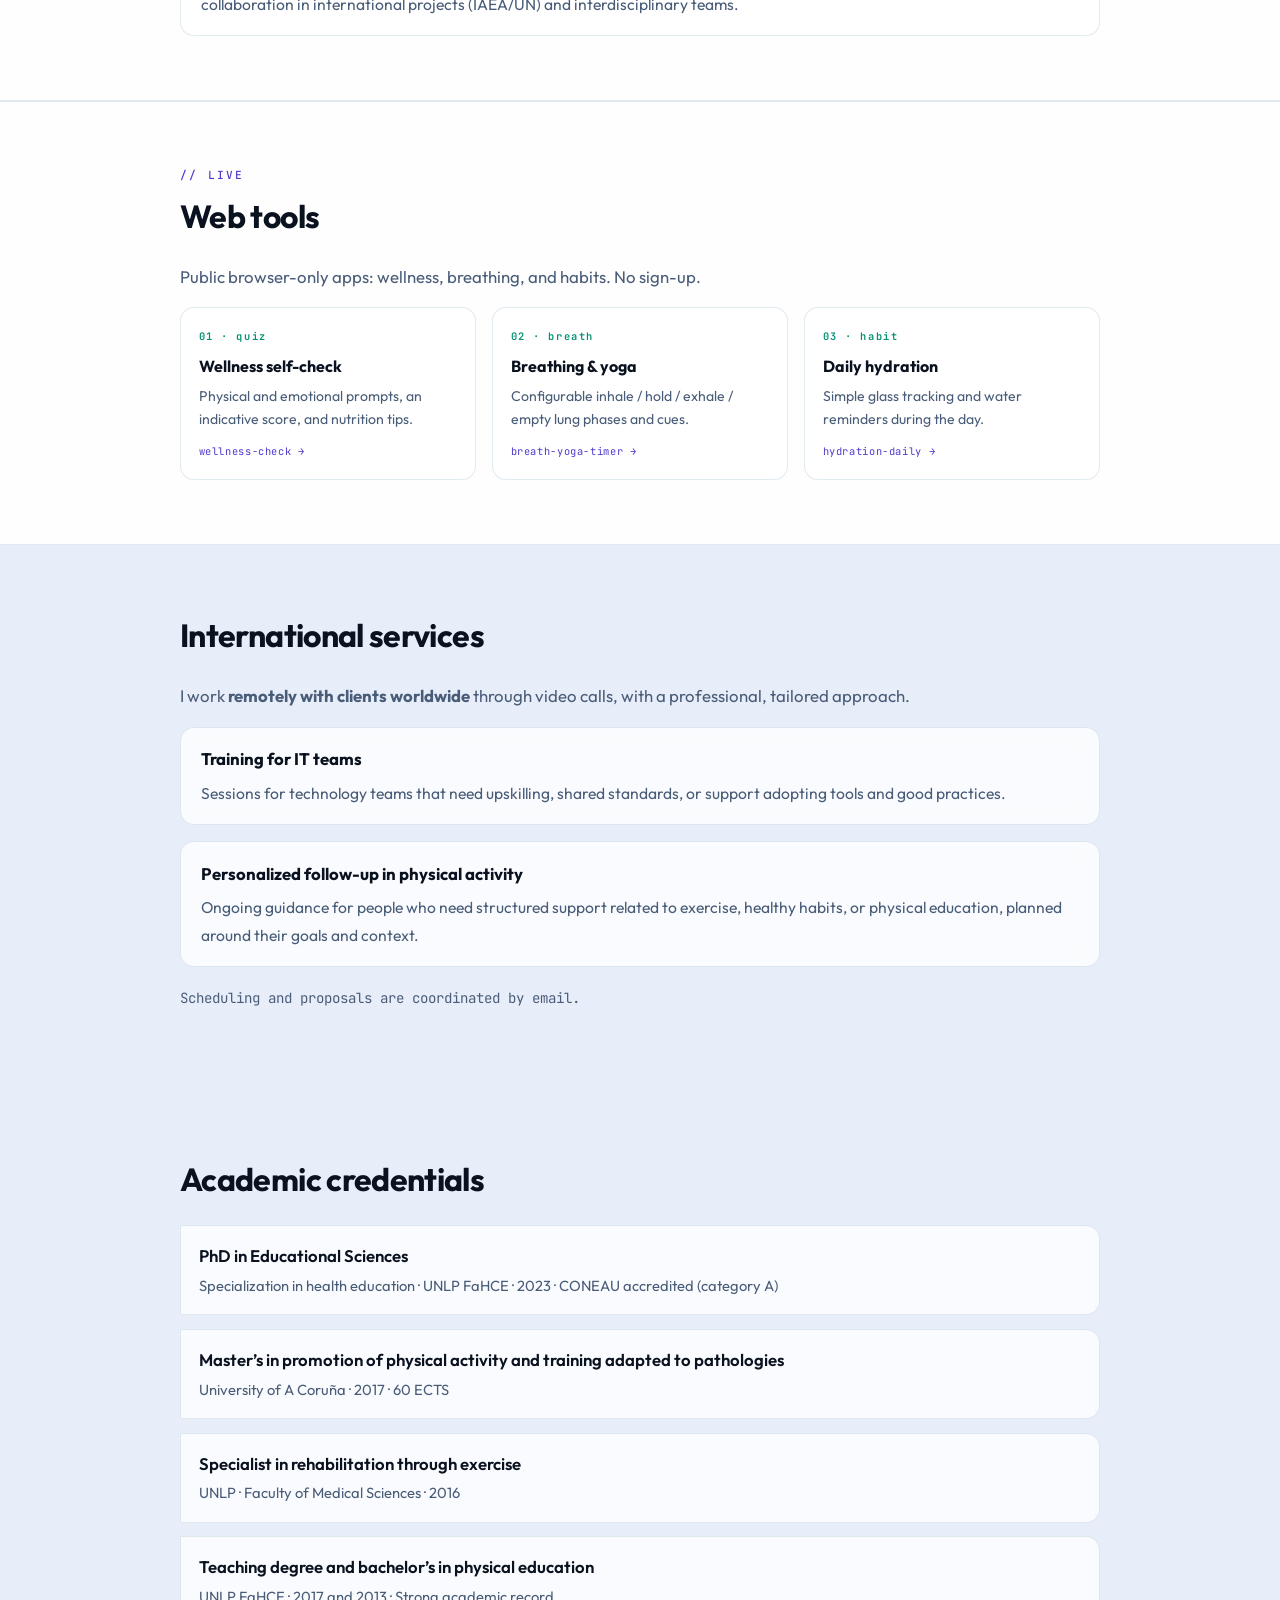
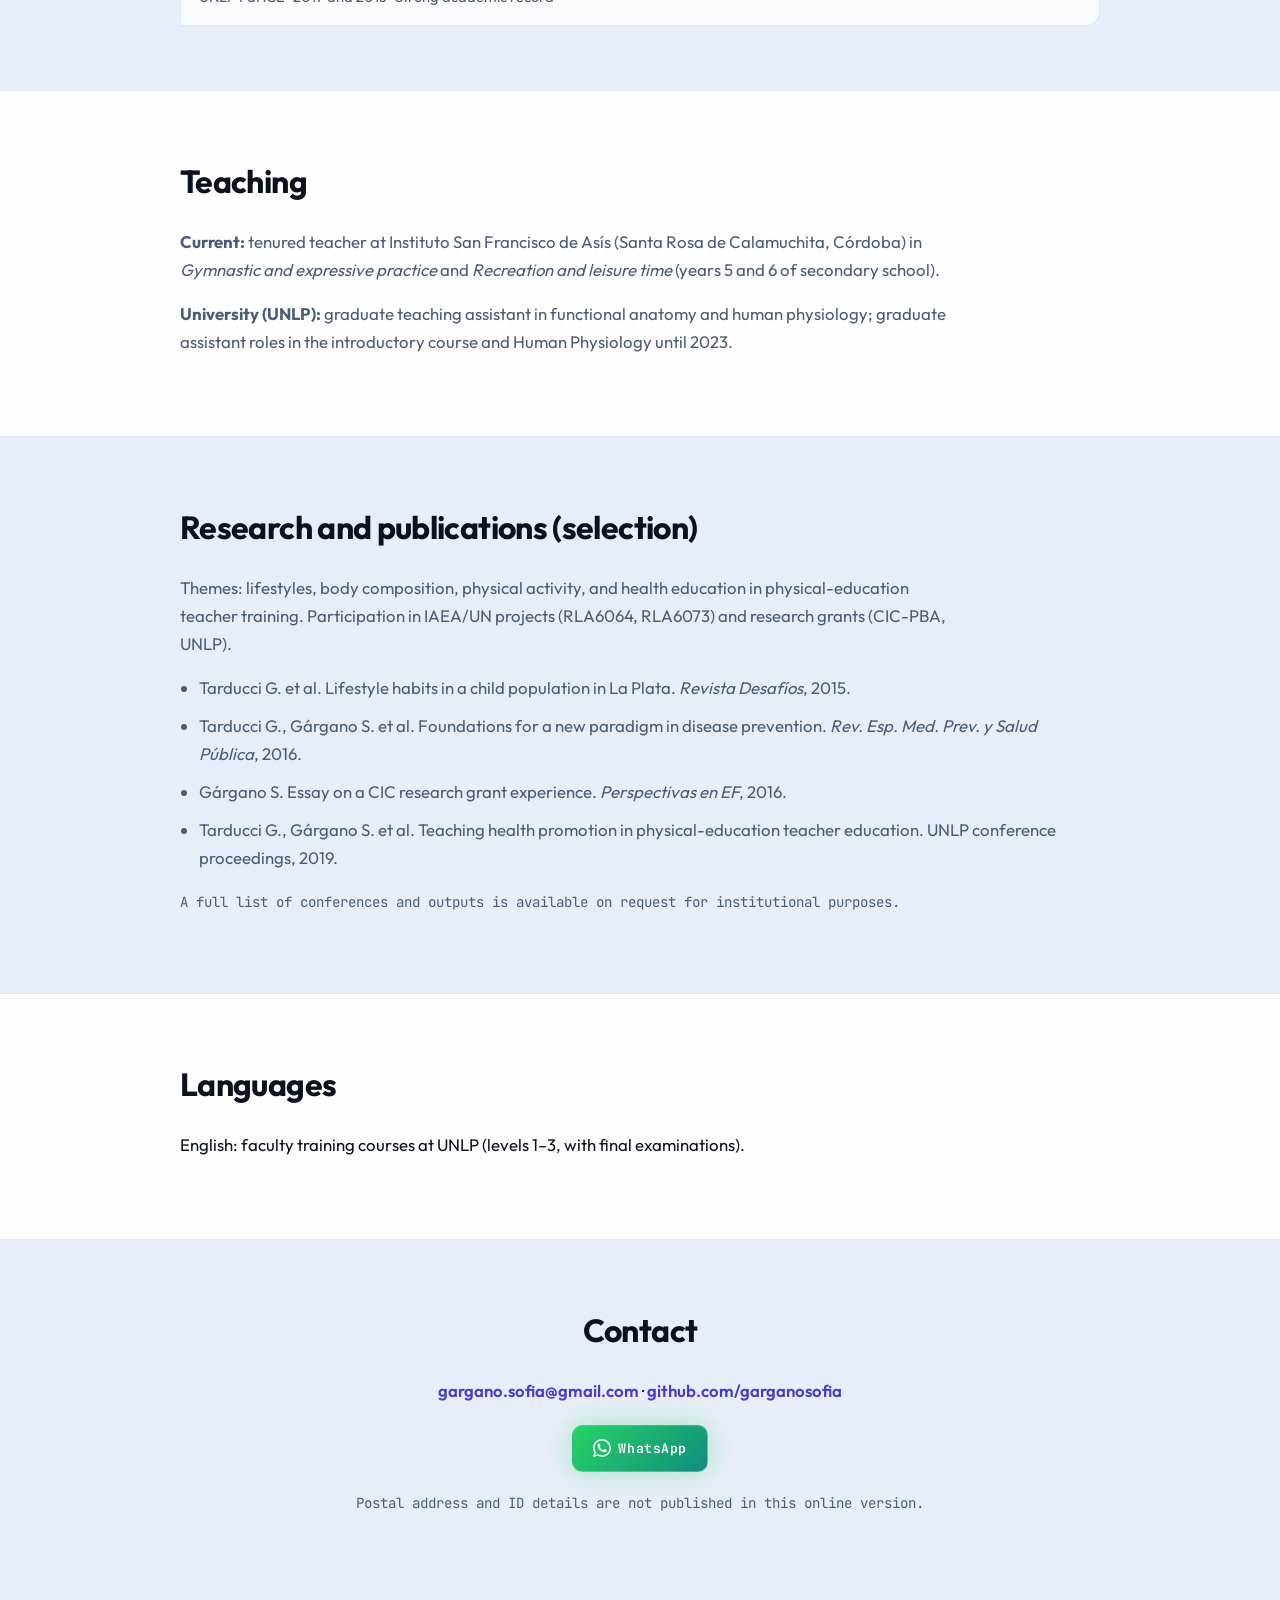
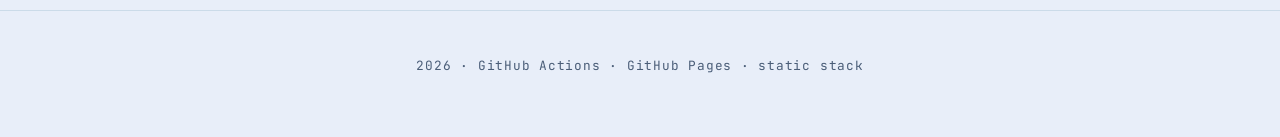
==== commit 5b7034c4: "Tech UI refresh, WhatsApp dock, web tools hub, JS profile Made-with: Cursor" ====
--- a/public/en/index.html
+++ b/public/en/index.html
@@ -10,7 +10,7 @@
   <title>Sofía Gárgano | CV & professional profile</title>
   <link rel="preconnect" href="https://fonts.googleapis.com">
   <link rel="preconnect" href="https://fonts.gstatic.com" crossorigin>
-  <link href="https://fonts.googleapis.com/css2?family=DM+Sans:ital,opsz,wght@0,9..40,400;0,9..40,500;0,9..40,600;0,9..40,700;1,9..40,400&family=Instrument+Serif:ital@0;1&display=swap" rel="stylesheet">
+  <link href="https://fonts.googleapis.com/css2?family=JetBrains+Mono:wght@400;500;600;700&family=Outfit:wght@400;500;600;700&display=swap" rel="stylesheet">
   <link rel="stylesheet" href="../assets/styles.css">
 </head>
 <body>
@@ -54,13 +54,17 @@
         I combine a pedagogical perspective with digital tools, data, and <strong>artificial intelligence</strong> applied to analysis and scientific communication.
       </p>
       <ul class="chips">
-        <li>PhD in Educational Sciences (UNLP)</li>
-        <li>Master’s, University of A Coruña (Spain)</li>
-        <li>Ruby on Rails (in training)</li>
+        <li>PhD · UNLP</li>
+        <li>Master’s · UDC</li>
+        <li>JavaScript</li>
+        <li>Ruby on Rails</li>
       </ul>
       <div class="hero__actions">
         <a class="btn btn--primary" href="mailto:gargano.sofia@gmail.com">Email</a>
-        <a class="btn btn--whatsapp" href="https://wa.me/5492215571566?text=Hello%20Sof%C3%ADa%2C%20I%27m%20writing%20from%20your%20website." rel="noopener noreferrer" target="_blank">WhatsApp</a>
+        <a class="btn btn--whatsapp" href="https://wa.me/5492215571566?text=Hello%20Sof%C3%ADa%2C%20I%27m%20writing%20from%20your%20website." rel="noopener noreferrer" target="_blank">
+          <svg width="18" height="18" viewBox="0 0 24 24" aria-hidden="true"><path fill="currentColor" d="M17.472 14.382c-.297-.149-1.758-.867-2.03-.967-.273-.099-.471-.148-.67.15-.197.297-.767.966-.94 1.164-.173.199-.347.223-.644.075-.297-.15-1.255-.463-2.39-1.475-.883-.788-1.48-1.761-1.653-2.059-.173-.297-.018-.458.13-.606.134-.133.298-.347.446-.52.149-.174.198-.298.298-.497.099-.198.05-.371-.025-.52-.075-.149-.669-1.612-.916-2.207-.242-.579-.487-.5-.669-.51-.173-.008-.371-.01-.57-.01-.198 0-.52.074-.792.372-.272.297-1.04 1.016-1.04 2.479 0 1.462 1.065 2.875 1.213 3.074.149.198 2.096 3.2 5.077 4.487.709.306 1.262.489 1.694.625.712.227 1.36.195 1.871.118.571-.085 1.758-.719 2.006-1.413.248-.694.248-1.289.173-1.413-.074-.124-.272-.198-.57-.347m-5.421 7.403h-.004a9.87 9.87 0 01-5.031-1.378l-.361-.214-3.741.982.998-3.648-.235-.374a9.86 9.86 0 01-1.51-5.26c.001-5.45 4.436-9.884 9.888-9.884 2.64 0 5.122 1.03 6.988 2.898a9.825 9.825 0 012.893 6.994c-.003 5.45-4.435 9.884-9.883 9.884m8.413-18.297A11.815 11.815 0 0012.05 0C5.495 0 .16 5.335.157 11.892c0 2.096.547 4.142 1.588 5.945L.057 24l6.305-1.654a11.882 11.882 0 005.683 1.448h.005c6.554 0 11.89-5.335 11.893-11.893a11.821 11.821 0 00-3.48-8.413Z"/></svg>
+          WhatsApp
+        </a>
         <a class="btn btn--ghost" href="https://github.com/garganosofia" rel="noopener noreferrer">GitHub</a>
       </div>
     </div>
@@ -82,6 +86,7 @@
             <h3>Technology profile</h3>
             <p>
               Active use of data workflows, automation, and <strong>generative AI</strong> for literature review, synthesis, and support for academic writing.
+              Hands-on <strong>JavaScript</strong> for client-side web interfaces and prototypes.
               Ongoing interest in <strong>data analysis</strong> linked to body composition, energy expenditure, and population health projects.
             </p>
           </div>
@@ -99,11 +104,44 @@
           </li>
           <li>
             <strong>Web development (early stage)</strong>
-            <span>Training and initial practice in <strong>Ruby on Rails</strong> and the Ruby ecosystem, focused on clear, maintainable applications for health or education teams.</span>
+            <span>Practice with <strong>JavaScript</strong> (HTML, CSS, vanilla JS) and initial training in <strong>Ruby on Rails</strong>, focused on clear apps for health or education teams.</span>
           </li>
           <li>
             <strong>Team leadership</strong>
             <span>Experience coordinating panels, editorial committees, and working groups at conferences and academic meetings; collaboration in international projects (IAEA/UN) and interdisciplinary teams.</span>
+          </li>
+        </ul>
+      </div>
+    </section>
+
+    <section class="section section--alt" aria-labelledby="tools">
+      <div class="section__inner">
+        <h2 id="tools"><span class="h2__kicker">// live</span>Web tools</h2>
+        <p class="intro">Public browser-only apps: wellness, breathing, and habits. No sign-up.</p>
+        <ul class="app-hub">
+          <li>
+            <a class="app-hub__link" href="https://garganosofia.github.io/wellness-check/" rel="noopener noreferrer" target="_blank">
+              <span class="app-hub__icon">01 · quiz</span>
+              <span class="app-hub__title">Wellness self-check</span>
+              <span class="app-hub__desc">Physical and emotional prompts, an indicative score, and nutrition tips.</span>
+              <span class="app-hub__meta">wellness-check →</span>
+            </a>
+          </li>
+          <li>
+            <a class="app-hub__link" href="https://garganosofia.github.io/breath-yoga-timer/" rel="noopener noreferrer" target="_blank">
+              <span class="app-hub__icon">02 · breath</span>
+              <span class="app-hub__title">Breathing & yoga</span>
+              <span class="app-hub__desc">Configurable inhale / hold / exhale / empty lung phases and cues.</span>
+              <span class="app-hub__meta">breath-yoga-timer →</span>
+            </a>
+          </li>
+          <li>
+            <a class="app-hub__link" href="https://garganosofia.github.io/hydration-daily/" rel="noopener noreferrer" target="_blank">
+              <span class="app-hub__icon">03 · habit</span>
+              <span class="app-hub__title">Daily hydration</span>
+              <span class="app-hub__desc">Simple glass tracking and water reminders during the day.</span>
+              <span class="app-hub__meta">hydration-daily →</span>
+            </a>
           </li>
         </ul>
       </div>
@@ -199,7 +237,10 @@
           <a href="https://github.com/garganosofia" rel="noopener noreferrer">github.com/garganosofia</a>
         </p>
         <div class="contact-actions">
-          <a class="btn btn--whatsapp" href="https://wa.me/5492215571566?text=Hello%20Sof%C3%ADa%2C%20I%27m%20writing%20from%20your%20website." rel="noopener noreferrer" target="_blank">Message me on WhatsApp</a>
+          <a class="btn btn--whatsapp" href="https://wa.me/5492215571566?text=Hello%20Sof%C3%ADa%2C%20I%27m%20writing%20from%20your%20website." rel="noopener noreferrer" target="_blank">
+            <svg width="18" height="18" viewBox="0 0 24 24" aria-hidden="true"><path fill="currentColor" d="M17.472 14.382c-.297-.149-1.758-.867-2.03-.967-.273-.099-.471-.148-.67.15-.197.297-.767.966-.94 1.164-.173.199-.347.223-.644.075-.297-.15-1.255-.463-2.39-1.475-.883-.788-1.48-1.761-1.653-2.059-.173-.297-.018-.458.13-.606.134-.133.298-.347.446-.52.149-.174.198-.298.298-.497.099-.198.05-.371-.025-.52-.075-.149-.669-1.612-.916-2.207-.242-.579-.487-.5-.669-.51-.173-.008-.371-.01-.57-.01-.198 0-.52.074-.792.372-.272.297-1.04 1.016-1.04 2.479 0 1.462 1.065 2.875 1.213 3.074.149.198 2.096 3.2 5.077 4.487.709.306 1.262.489 1.694.625.712.227 1.36.195 1.871.118.571-.085 1.758-.719 2.006-1.413.248-.694.248-1.289.173-1.413-.074-.124-.272-.198-.57-.347m-5.421 7.403h-.004a9.87 9.87 0 01-5.031-1.378l-.361-.214-3.741.982.998-3.648-.235-.374a9.86 9.86 0 01-1.51-5.26c.001-5.45 4.436-9.884 9.888-9.884 2.64 0 5.122 1.03 6.988 2.898a9.825 9.825 0 012.893 6.994c-.003 5.45-4.435 9.884-9.883 9.884m8.413-18.297A11.815 11.815 0 0012.05 0C5.495 0 .16 5.335.157 11.892c0 2.096.547 4.142 1.588 5.945L.057 24l6.305-1.654a11.882 11.882 0 005.683 1.448h.005c6.554 0 11.89-5.335 11.893-11.893a11.821 11.821 0 00-3.48-8.413Z"/></svg>
+            WhatsApp
+          </a>
         </div>
         <p class="note">Postal address and ID details are not published in this online version.</p>
       </div>
@@ -207,7 +248,25 @@
   </main>
 
   <footer class="footer">
-    <p>Updated in 2026 · Deployed with GitHub Actions and GitHub Pages.</p>
+    <p>2026 · GitHub Actions · GitHub Pages · static stack</p>
   </footer>
+
+  <div class="wa-dock" id="wa-dock">
+    <div class="wa-dock__panel" id="wa-panel" role="dialog" aria-label="Quick contact" hidden>
+      <button type="button" class="wa-dock__close" aria-label="Close contact panel">×</button>
+      <p class="wa-dock__kicker">Direct contact</p>
+      <p>Professional email and GitHub profile. WhatsApp for quick messages.</p>
+      <a class="wa-dock__link" href="mailto:gargano.sofia@gmail.com">gargano.sofia@gmail.com</a>
+      <a class="wa-dock__link" href="https://github.com/garganosofia" rel="noopener noreferrer" target="_blank">github.com/garganosofia</a>
+      <a class="wa-dock__cta" href="https://wa.me/5492215571566?text=Hello%20Sof%C3%ADa%2C%20I%27m%20writing%20from%20your%20website." rel="noopener noreferrer" target="_blank">
+        <svg width="20" height="20" viewBox="0 0 24 24" aria-hidden="true"><path fill="currentColor" d="M17.472 14.382c-.297-.149-1.758-.867-2.03-.967-.273-.099-.471-.148-.67.15-.197.297-.767.966-.94 1.164-.173.199-.347.223-.644.075-.297-.15-1.255-.463-2.39-1.475-.883-.788-1.48-1.761-1.653-2.059-.173-.297-.018-.458.13-.606.134-.133.298-.347.446-.52.149-.174.198-.298.298-.497.099-.198.05-.371-.025-.52-.075-.149-.669-1.612-.916-2.207-.242-.579-.487-.5-.669-.51-.173-.008-.371-.01-.57-.01-.198 0-.52.074-.792.372-.272.297-1.04 1.016-1.04 2.479 0 1.462 1.065 2.875 1.213 3.074.149.198 2.096 3.2 5.077 4.487.709.306 1.262.489 1.694.625.712.227 1.36.195 1.871.118.571-.085 1.758-.719 2.006-1.413.248-.694.248-1.289.173-1.413-.074-.124-.272-.198-.57-.347m-5.421 7.403h-.004a9.87 9.87 0 01-5.031-1.378l-.361-.214-3.741.982.998-3.648-.235-.374a9.86 9.86 0 01-1.51-5.26c.001-5.45 4.436-9.884 9.888-9.884 2.64 0 5.122 1.03 6.988 2.898a9.825 9.825 0 012.893 6.994c-.003 5.45-4.435 9.884-9.883 9.884m8.413-18.297A11.815 11.815 0 0012.05 0C5.495 0 .16 5.335.157 11.892c0 2.096.547 4.142 1.588 5.945L.057 24l6.305-1.654a11.882 11.882 0 005.683 1.448h.005c6.554 0 11.89-5.335 11.893-11.893a11.821 11.821 0 00-3.48-8.413Z"/></svg>
+        Open WhatsApp
+      </a>
+    </div>
+    <button type="button" class="wa-dock__fab" id="wa-fab" aria-expanded="false" aria-controls="wa-panel" aria-label="Open contact and WhatsApp">
+      <svg viewBox="0 0 24 24" aria-hidden="true"><path d="M17.472 14.382c-.297-.149-1.758-.867-2.03-.967-.273-.099-.471-.148-.67.15-.197.297-.767.966-.94 1.164-.173.199-.347.223-.644.075-.297-.15-1.255-.463-2.39-1.475-.883-.788-1.48-1.761-1.653-2.059-.173-.297-.018-.458.13-.606.134-.133.298-.347.446-.52.149-.174.198-.298.298-.497.099-.198.05-.371-.025-.52-.075-.149-.669-1.612-.916-2.207-.242-.579-.487-.5-.669-.51-.173-.008-.371-.01-.57-.01-.198 0-.52.074-.792.372-.272.297-1.04 1.016-1.04 2.479 0 1.462 1.065 2.875 1.213 3.074.149.198 2.096 3.2 5.077 4.487.709.306 1.262.489 1.694.625.712.227 1.36.195 1.871.118.571-.085 1.758-.719 2.006-1.413.248-.694.248-1.289.173-1.413-.074-.124-.272-.198-.57-.347m-5.421 7.403h-.004a9.87 9.87 0 01-5.031-1.378l-.361-.214-3.741.982.998-3.648-.235-.374a9.86 9.86 0 01-1.51-5.26c.001-5.45 4.436-9.884 9.888-9.884 2.64 0 5.122 1.03 6.988 2.898a9.825 9.825 0 012.893 6.994c-.003 5.45-4.435 9.884-9.883 9.884m8.413-18.297A11.815 11.815 0 0012.05 0C5.495 0 .16 5.335.157 11.892c0 2.096.547 4.142 1.588 5.945L.057 24l6.305-1.654a11.882 11.882 0 005.683 1.448h.005c6.554 0 11.89-5.335 11.893-11.893a11.821 11.821 0 00-3.48-8.413Z"/></svg>
+    </button>
+  </div>
+  <script src="../assets/site.js" defer></script>
 </body>
 </html>
--- a/public/assets/styles.css
+++ b/public/assets/styles.css
@@ -1,30 +1,41 @@
 :root {
-  color-scheme: light dark;
-  --bg: #0c0f14;
-  --bg-alt: #121722;
-  --surface: rgba(255, 255, 255, 0.06);
-  --text: #e8ecf1;
-  --muted: #a7b0bf;
-  --accent: #5ee1a0;
-  --accent-2: #7ab8ff;
-  --border: rgba(255, 255, 255, 0.12);
-  --shadow: 0 24px 80px rgba(0, 0, 0, 0.45);
-  --radius: 18px;
+  color-scheme: dark;
+  --bg0: #030508;
+  --bg: #060a12;
+  --bg-alt: #0a101c;
+  --surface: rgba(12, 22, 40, 0.65);
+  --text: #e8f0ff;
+  --muted: #8b9cb8;
+  --accent: #00ffc8;
+  --accent-dim: color-mix(in srgb, var(--accent) 55%, #0a1628);
+  --accent-2: #7c5cff;
+  --accent-3: #ff2d6a;
+  --border: rgba(0, 255, 200, 0.12);
+  --glow: 0 0 40px rgba(0, 255, 200, 0.15);
+  --shadow: 0 24px 80px rgba(0, 0, 0, 0.55);
+  --radius: 14px;
   --max: 920px;
-  font-family: "DM Sans", system-ui, sans-serif;
+  --mono: "JetBrains Mono", ui-monospace, monospace;
+  --sans: "Outfit", system-ui, sans-serif;
+  font-family: var(--sans);
 }
 
 @media (prefers-color-scheme: light) {
   :root {
-    --bg: #f6f7fb;
+    color-scheme: light;
+    --bg0: #f0f4fc;
+    --bg: #e8eef9;
     --bg-alt: #ffffff;
-    --surface: rgba(12, 15, 20, 0.04);
-    --text: #141821;
-    --muted: #4b5567;
-    --accent: #0d8f5c;
-    --accent-2: #1f5fbf;
-    --border: rgba(12, 15, 20, 0.1);
-    --shadow: 0 20px 60px rgba(20, 24, 33, 0.12);
+    --surface: rgba(255, 255, 255, 0.78);
+    --text: #0a1220;
+    --muted: #4a5d78;
+    --accent: #008f72;
+    --accent-dim: color-mix(in srgb, var(--accent) 18%, white);
+    --accent-2: #4d3acc;
+    --accent-3: #c4154a;
+    --border: rgba(0, 80, 120, 0.12);
+    --glow: 0 8px 40px rgba(0, 100, 180, 0.08);
+    --shadow: 0 20px 60px rgba(15, 30, 60, 0.1);
   }
 }
 
@@ -34,12 +45,44 @@
   box-sizing: border-box;
 }
 
+html {
+  scroll-behavior: smooth;
+}
+
 body {
   margin: 0;
+  min-height: 100dvh;
   background: var(--bg);
   color: var(--text);
   line-height: 1.65;
   font-size: 1.05rem;
+  position: relative;
+}
+
+body::before {
+  content: "";
+  position: fixed;
+  inset: 0;
+  z-index: -2;
+  background:
+    radial-gradient(ellipse 100% 80% at 50% -30%, rgba(0, 255, 200, 0.12), transparent 50%),
+    radial-gradient(ellipse 80% 60% at 100% 20%, rgba(124, 92, 255, 0.1), transparent 45%),
+    radial-gradient(ellipse 60% 50% at 0% 80%, rgba(255, 45, 106, 0.06), transparent 40%),
+    linear-gradient(180deg, var(--bg0) 0%, var(--bg) 40%, var(--bg) 100%);
+  pointer-events: none;
+}
+
+body::after {
+  content: "";
+  position: fixed;
+  inset: 0;
+  z-index: -1;
+  background-image:
+    linear-gradient(rgba(0, 255, 200, 0.03) 1px, transparent 1px),
+    linear-gradient(90deg, rgba(0, 255, 200, 0.03) 1px, transparent 1px);
+  background-size: 48px 48px;
+  mask-image: radial-gradient(ellipse 90% 70% at 50% 30%, black 20%, transparent 75%);
+  pointer-events: none;
 }
 
 .skip {
@@ -55,21 +98,31 @@
   background: var(--accent-2);
   color: #fff;
   border-radius: 8px;
-  z-index: 10;
+  z-index: 200;
 }
 
 .hero {
   padding: clamp(2.5rem, 6vw, 5rem) 1.5rem 3rem;
-  background:
-    radial-gradient(1200px 500px at 10% -10%, rgba(94, 225, 160, 0.22), transparent 55%),
-    radial-gradient(900px 400px at 90% 0%, rgba(122, 184, 255, 0.2), transparent 50%),
-    var(--bg);
   border-bottom: 1px solid var(--border);
+  position: relative;
+  overflow: hidden;
+}
+
+.hero::before {
+  content: "";
+  position: absolute;
+  top: -40%;
+  right: -20%;
+  width: 60%;
+  height: 120%;
+  background: conic-gradient(from 210deg at 50% 50%, transparent, rgba(0, 255, 200, 0.06), transparent 40%);
+  pointer-events: none;
 }
 
 .hero__inner {
   max-width: var(--max);
   margin: 0 auto;
+  position: relative;
 }
 
 .langnav {
@@ -85,12 +138,10 @@
   padding: 0.35rem;
   border-radius: 999px;
   border: 1px solid var(--border);
-  background: color-mix(in srgb, var(--surface) 88%, transparent);
-  backdrop-filter: blur(14px);
-  -webkit-backdrop-filter: blur(14px);
-  box-shadow:
-    0 4px 24px rgba(0, 0, 0, 0.18),
-    inset 0 1px 0 rgba(255, 255, 255, 0.06);
+  background: color-mix(in srgb, var(--surface) 85%, transparent);
+  backdrop-filter: blur(16px);
+  -webkit-backdrop-filter: blur(16px);
+  box-shadow: var(--glow), inset 0 1px 0 rgba(255, 255, 255, 0.05);
 }
 
 .langnav__opt {
@@ -99,9 +150,10 @@
   gap: 0.55rem;
   padding: 0.45rem 0.95rem 0.45rem 0.55rem;
   border-radius: 999px;
-  font-size: 0.78rem;
-  font-weight: 700;
-  letter-spacing: 0.06em;
+  font-family: var(--mono);
+  font-size: 0.72rem;
+  font-weight: 600;
+  letter-spacing: 0.08em;
   text-decoration: none;
   color: var(--muted);
   border: 1px solid transparent;
@@ -120,7 +172,7 @@
   line-height: 0;
   border-radius: 5px;
   overflow: hidden;
-  box-shadow: 0 1px 4px rgba(0, 0, 0, 0.28);
+  box-shadow: 0 1px 6px rgba(0, 0, 0, 0.35);
   flex-shrink: 0;
 }
 
@@ -137,21 +189,19 @@
 
 .langnav__opt:hover {
   color: var(--text);
-  background: rgba(255, 255, 255, 0.05);
+  background: rgba(0, 255, 200, 0.06);
 }
 
 .langnav__opt:focus-visible {
-  outline: 2px solid var(--accent-2);
+  outline: 2px solid var(--accent);
   outline-offset: 3px;
 }
 
 .langnav__opt[aria-current="page"] {
-  color: var(--text);
-  background: color-mix(in srgb, var(--accent) 22%, var(--surface));
-  border-color: color-mix(in srgb, var(--accent) 45%, transparent);
-  box-shadow:
-    0 2px 14px color-mix(in srgb, var(--accent) 25%, transparent),
-    inset 0 1px 0 rgba(255, 255, 255, 0.08);
+  color: var(--bg0);
+  background: linear-gradient(135deg, var(--accent), #00c9a0);
+  border-color: color-mix(in srgb, var(--accent) 60%, transparent);
+  box-shadow: 0 0 24px rgba(0, 255, 200, 0.35);
 }
 
 .langnav__opt[aria-current="page"]:hover {
@@ -164,41 +214,54 @@
 
 @media (prefers-color-scheme: light) {
   .langnav__track {
-    background: rgba(255, 255, 255, 0.72);
-    box-shadow:
-      0 4px 20px rgba(20, 24, 33, 0.08),
-      inset 0 1px 0 #fff;
+    background: rgba(255, 255, 255, 0.85);
+    box-shadow: 0 4px 24px rgba(20, 40, 80, 0.08);
   }
 
   .langnav__opt[aria-current="page"] {
-    background: rgba(255, 255, 255, 0.95);
-    border-color: color-mix(in srgb, var(--accent) 35%, transparent);
-    box-shadow: 0 2px 12px rgba(31, 95, 191, 0.12);
+    color: #fff;
+    background: linear-gradient(135deg, #008f72, #006b55);
+    box-shadow: 0 4px 20px rgba(0, 100, 80, 0.25);
   }
 
   .langnav__opt:hover {
-    background: rgba(255, 255, 255, 0.55);
+    background: rgba(0, 100, 80, 0.08);
   }
 }
 
 .eyebrow {
+  font-family: var(--mono);
   text-transform: uppercase;
-  letter-spacing: 0.14em;
-  font-size: 0.72rem;
-  color: var(--muted);
+  letter-spacing: 0.22em;
+  font-size: 0.68rem;
+  color: var(--accent);
   margin: 0 0 0.75rem;
 }
 
 h1 {
-  font-family: "Instrument Serif", Georgia, serif;
-  font-size: clamp(2.6rem, 6vw, 3.8rem);
-  font-weight: 400;
+  font-family: var(--sans);
+  font-size: clamp(2.5rem, 6vw, 3.6rem);
+  font-weight: 700;
   margin: 0 0 1rem;
-  line-height: 1.1;
+  line-height: 1.08;
+  letter-spacing: -0.02em;
+  background: linear-gradient(120deg, var(--text) 0%, color-mix(in srgb, var(--text) 70%, var(--accent)) 100%);
+  -webkit-background-clip: text;
+  background-clip: text;
+  color: transparent;
+}
+
+@media (prefers-color-scheme: light) {
+  h1 {
+    background: linear-gradient(120deg, #0a1220 0%, #006b55 100%);
+    -webkit-background-clip: text;
+    background-clip: text;
+    color: transparent;
+  }
 }
 
 .lede {
-  font-size: 1.15rem;
+  font-size: 1.1rem;
   max-width: 62ch;
   color: var(--muted);
   margin: 0 0 1.5rem;
@@ -218,11 +281,14 @@
 }
 
 .chips li {
-  padding: 0.35rem 0.85rem;
-  border-radius: 999px;
+  font-family: var(--mono);
+  font-size: 0.75rem;
+  padding: 0.4rem 0.85rem;
+  border-radius: 8px;
   border: 1px solid var(--border);
-  background: var(--surface);
-  font-size: 0.88rem;
+  background: rgba(0, 255, 200, 0.04);
+  letter-spacing: 0.04em;
+  box-shadow: inset 0 1px 0 rgba(255, 255, 255, 0.04);
 }
 
 .hero__actions {
@@ -235,39 +301,49 @@
   display: inline-flex;
   align-items: center;
   justify-content: center;
+  gap: 0.45rem;
   padding: 0.75rem 1.25rem;
-  border-radius: 999px;
+  border-radius: 10px;
+  font-family: var(--mono);
   font-weight: 600;
+  font-size: 0.82rem;
+  letter-spacing: 0.04em;
   text-decoration: none;
-  font-size: 0.95rem;
   border: 1px solid transparent;
-  transition: transform 0.15s ease, box-shadow 0.15s ease, background 0.15s ease;
+  transition: transform 0.15s ease, box-shadow 0.2s ease, background 0.2s ease, border-color 0.2s ease;
 }
 
 .btn--primary {
-  background: linear-gradient(120deg, var(--accent), #3dd9a0);
-  color: #04120c;
-  box-shadow: 0 10px 30px rgba(94, 225, 160, 0.35);
+  background: linear-gradient(135deg, var(--accent), #00b894);
+  color: #021208;
+  border-color: color-mix(in srgb, var(--accent) 50%, transparent);
+  box-shadow: 0 0 28px rgba(0, 255, 200, 0.25);
 }
 
 .btn--ghost {
   border-color: var(--border);
   color: var(--text);
   background: var(--surface);
+  backdrop-filter: blur(8px);
+}
+
+.btn--ghost:hover {
+  border-color: color-mix(in srgb, var(--accent) 35%, var(--border));
 }
 
 .btn--whatsapp {
-  background: #25d366;
-  color: #062d14;
-  box-shadow: 0 10px 28px rgba(37, 211, 102, 0.35);
+  background: linear-gradient(135deg, #25d366, #128c7e);
+  color: #fff;
+  border-color: rgba(255, 255, 255, 0.2);
+  box-shadow: 0 0 28px rgba(37, 211, 102, 0.35);
 }
 
 .btn--whatsapp:hover {
-  color: #041a0c;
+  color: #fff;
 }
 
 .btn:hover {
-  transform: translateY(-1px);
+  transform: translateY(-2px);
 }
 
 .section {
@@ -275,7 +351,9 @@
 }
 
 .section--alt {
-  background: var(--bg-alt);
+  background: color-mix(in srgb, var(--bg-alt) 92%, transparent);
+  border-top: 1px solid var(--border);
+  border-bottom: 1px solid var(--border);
 }
 
 .section__inner {
@@ -285,7 +363,7 @@
 
 .section--contact {
   text-align: center;
-  padding-bottom: 3rem;
+  padding-bottom: 5rem;
 }
 
 .contact-actions {
@@ -296,16 +374,29 @@
   margin: 1.25rem 0 0;
 }
 
+.h2__kicker {
+  display: block;
+  font-family: var(--mono);
+  font-size: 0.7rem;
+  font-weight: 500;
+  letter-spacing: 0.2em;
+  color: var(--accent-2);
+  margin-bottom: 0.35rem;
+  text-transform: uppercase;
+}
+
 h2 {
-  font-family: "Instrument Serif", Georgia, serif;
-  font-weight: 400;
-  font-size: clamp(1.75rem, 3vw, 2.25rem);
+  font-family: var(--sans);
+  font-weight: 700;
+  font-size: clamp(1.5rem, 3vw, 2rem);
   margin: 0 0 1.25rem;
+  letter-spacing: -0.02em;
 }
 
 h3 {
   margin: 0 0 0.5rem;
-  font-size: 1.1rem;
+  font-size: 1.05rem;
+  font-weight: 600;
 }
 
 .grid-2 {
@@ -325,11 +416,81 @@
   border: 1px solid var(--border);
   background: var(--surface);
   box-shadow: var(--shadow);
+  backdrop-filter: blur(12px);
+  transition: border-color 0.2s ease, box-shadow 0.2s ease;
+}
+
+.card:hover {
+  border-color: color-mix(in srgb, var(--accent) 35%, var(--border));
+  box-shadow: var(--shadow), var(--glow);
 }
 
 .card p {
   margin: 0;
   color: var(--muted);
+}
+
+.app-hub {
+  list-style: none;
+  padding: 0;
+  margin: 0;
+  display: grid;
+  gap: 1rem;
+}
+
+@media (min-width: 640px) {
+  .app-hub {
+    grid-template-columns: repeat(3, 1fr);
+  }
+}
+
+.app-hub__link {
+  display: flex;
+  flex-direction: column;
+  height: 100%;
+  padding: 1.2rem 1.1rem;
+  border-radius: var(--radius);
+  border: 1px solid var(--border);
+  background: var(--surface);
+  text-decoration: none;
+  color: inherit;
+  backdrop-filter: blur(12px);
+  transition: transform 0.2s ease, border-color 0.2s ease, box-shadow 0.2s ease;
+}
+
+.app-hub__link:hover {
+  transform: translateY(-3px);
+  border-color: color-mix(in srgb, var(--accent) 45%, var(--border));
+  box-shadow: var(--glow);
+}
+
+.app-hub__icon {
+  font-family: var(--mono);
+  font-size: 0.65rem;
+  font-weight: 600;
+  letter-spacing: 0.15em;
+  color: var(--accent);
+  margin-bottom: 0.5rem;
+}
+
+.app-hub__title {
+  font-weight: 700;
+  font-size: 1rem;
+  margin-bottom: 0.35rem;
+}
+
+.app-hub__desc {
+  font-size: 0.88rem;
+  color: var(--muted);
+  flex: 1;
+}
+
+.app-hub__meta {
+  font-family: var(--mono);
+  font-size: 0.65rem;
+  color: var(--accent-2);
+  margin-top: 0.75rem;
+  letter-spacing: 0.06em;
 }
 
 .timeline {
@@ -345,11 +506,13 @@
   border-radius: var(--radius);
   border: 1px solid var(--border);
   background: var(--surface);
+  backdrop-filter: blur(8px);
 }
 
 .timeline strong {
   display: block;
   margin-bottom: 0.35rem;
+  font-family: var(--sans);
 }
 
 .timeline span {
@@ -401,9 +564,10 @@
 }
 
 .note {
-  font-size: 0.9rem;
+  font-size: 0.88rem;
   color: var(--muted);
   margin-top: 1.25rem;
+  font-family: var(--mono);
 }
 
 .section--contact a {
@@ -425,13 +589,210 @@
 }
 
 .section--contact a.btn--whatsapp {
-  color: #062d14;
+  color: #fff;
 }
 
 .footer {
   padding: 2rem 1.5rem 3rem;
   text-align: center;
-  font-size: 0.85rem;
+  font-size: 0.8rem;
   color: var(--muted);
   border-top: 1px solid var(--border);
-}
+  font-family: var(--mono);
+  letter-spacing: 0.06em;
+}
+
+.wa-dock {
+  position: fixed;
+  right: max(1rem, env(safe-area-inset-right));
+  bottom: max(1rem, env(safe-area-inset-bottom));
+  z-index: 100;
+  display: flex;
+  flex-direction: column;
+  align-items: flex-end;
+  gap: 0.75rem;
+  font-family: var(--sans);
+}
+
+.wa-dock__panel {
+  width: min(320px, calc(100vw - 2rem));
+  padding: 1.1rem 1.15rem 1.15rem;
+  border-radius: var(--radius);
+  border: 1px solid color-mix(in srgb, #25d366 45%, var(--border));
+  background: color-mix(in srgb, var(--bg-alt) 92%, rgba(10, 30, 25, 0.95));
+  backdrop-filter: blur(20px);
+  -webkit-backdrop-filter: blur(20px);
+  box-shadow:
+    0 0 0 1px rgba(0, 0, 0, 0.3),
+    0 20px 50px rgba(0, 0, 0, 0.45),
+    0 0 40px rgba(37, 211, 102, 0.12);
+  text-align: left;
+  animation: wa-pop 0.35s cubic-bezier(0.34, 1.56, 0.64, 1);
+}
+
+@keyframes wa-pop {
+  from {
+    opacity: 0;
+    transform: translateY(12px) scale(0.94);
+  }
+
+  to {
+    opacity: 1;
+    transform: translateY(0) scale(1);
+  }
+}
+
+.wa-dock__panel[hidden] {
+  display: none;
+}
+
+.wa-dock__close {
+  position: absolute;
+  top: 0.5rem;
+  right: 0.5rem;
+  width: 2rem;
+  height: 2rem;
+  border: none;
+  border-radius: 8px;
+  background: rgba(255, 255, 255, 0.06);
+  color: var(--muted);
+  font-size: 1.25rem;
+  line-height: 1;
+  cursor: pointer;
+  display: flex;
+  align-items: center;
+  justify-content: center;
+}
+
+.wa-dock__close:hover {
+  color: var(--text);
+  background: rgba(255, 255, 255, 0.1);
+}
+
+.wa-dock__kicker {
+  font-family: var(--mono);
+  font-size: 0.62rem;
+  letter-spacing: 0.2em;
+  color: #25d366;
+  margin: 0 0 0.65rem;
+}
+
+.wa-dock__panel p {
+  margin: 0 0 0.75rem;
+  font-size: 0.88rem;
+  color: var(--muted);
+  line-height: 1.5;
+}
+
+.wa-dock__link {
+  display: block;
+  font-family: var(--mono);
+  font-size: 0.78rem;
+  color: var(--accent-2);
+  text-decoration: none;
+  margin-bottom: 0.5rem;
+  word-break: break-all;
+}
+
+.wa-dock__link:hover {
+  text-decoration: underline;
+}
+
+.wa-dock__cta {
+  display: flex;
+  align-items: center;
+  justify-content: center;
+  gap: 0.5rem;
+  margin-top: 0.85rem;
+  padding: 0.75rem 1rem;
+  border-radius: 10px;
+  background: linear-gradient(135deg, #25d366, #128c7e);
+  color: #fff !important;
+  font-family: var(--mono);
+  font-size: 0.75rem;
+  font-weight: 700;
+  letter-spacing: 0.04em;
+  text-decoration: none;
+  box-shadow: 0 8px 28px rgba(37, 211, 102, 0.35);
+}
+
+.wa-dock__cta:hover {
+  filter: brightness(1.08);
+}
+
+.wa-dock__fab {
+  width: 58px;
+  height: 58px;
+  border-radius: 50%;
+  border: none;
+  cursor: pointer;
+  display: flex;
+  align-items: center;
+  justify-content: center;
+  background: linear-gradient(145deg, #2dff8e, #25d366, #128c7e);
+  color: #fff;
+  box-shadow:
+    0 0 0 3px color-mix(in srgb, var(--bg) 40%, transparent),
+    0 12px 40px rgba(37, 211, 102, 0.45),
+    0 0 60px rgba(37, 211, 102, 0.25);
+  transition: transform 0.2s ease, box-shadow 0.2s ease;
+  position: relative;
+}
+
+.wa-dock__fab::after {
+  content: "";
+  position: absolute;
+  inset: -6px;
+  border-radius: 50%;
+  border: 2px solid rgba(37, 211, 102, 0.35);
+  animation: wa-pulse 2.2s ease-out infinite;
+  pointer-events: none;
+}
+
+@keyframes wa-pulse {
+  0% {
+    transform: scale(1);
+    opacity: 0.8;
+  }
+
+  100% {
+    transform: scale(1.35);
+    opacity: 0;
+  }
+}
+
+.wa-dock__fab:hover {
+  transform: scale(1.06);
+  box-shadow:
+    0 0 0 3px color-mix(in srgb, var(--bg) 40%, transparent),
+    0 16px 48px rgba(37, 211, 102, 0.55);
+}
+
+.wa-dock__fab:focus-visible {
+  outline: 3px solid var(--accent-2);
+  outline-offset: 4px;
+}
+
+.wa-dock__fab svg {
+  width: 30px;
+  height: 30px;
+  fill: currentColor;
+  position: relative;
+  z-index: 1;
+}
+
+.wa-dock--open .wa-dock__fab::after {
+  animation: none;
+  opacity: 0;
+}
+
+@media (prefers-reduced-motion: reduce) {
+  .wa-dock__fab::after,
+  .wa-dock__panel {
+    animation: none;
+  }
+
+  html {
+    scroll-behavior: auto;
+  }
+}
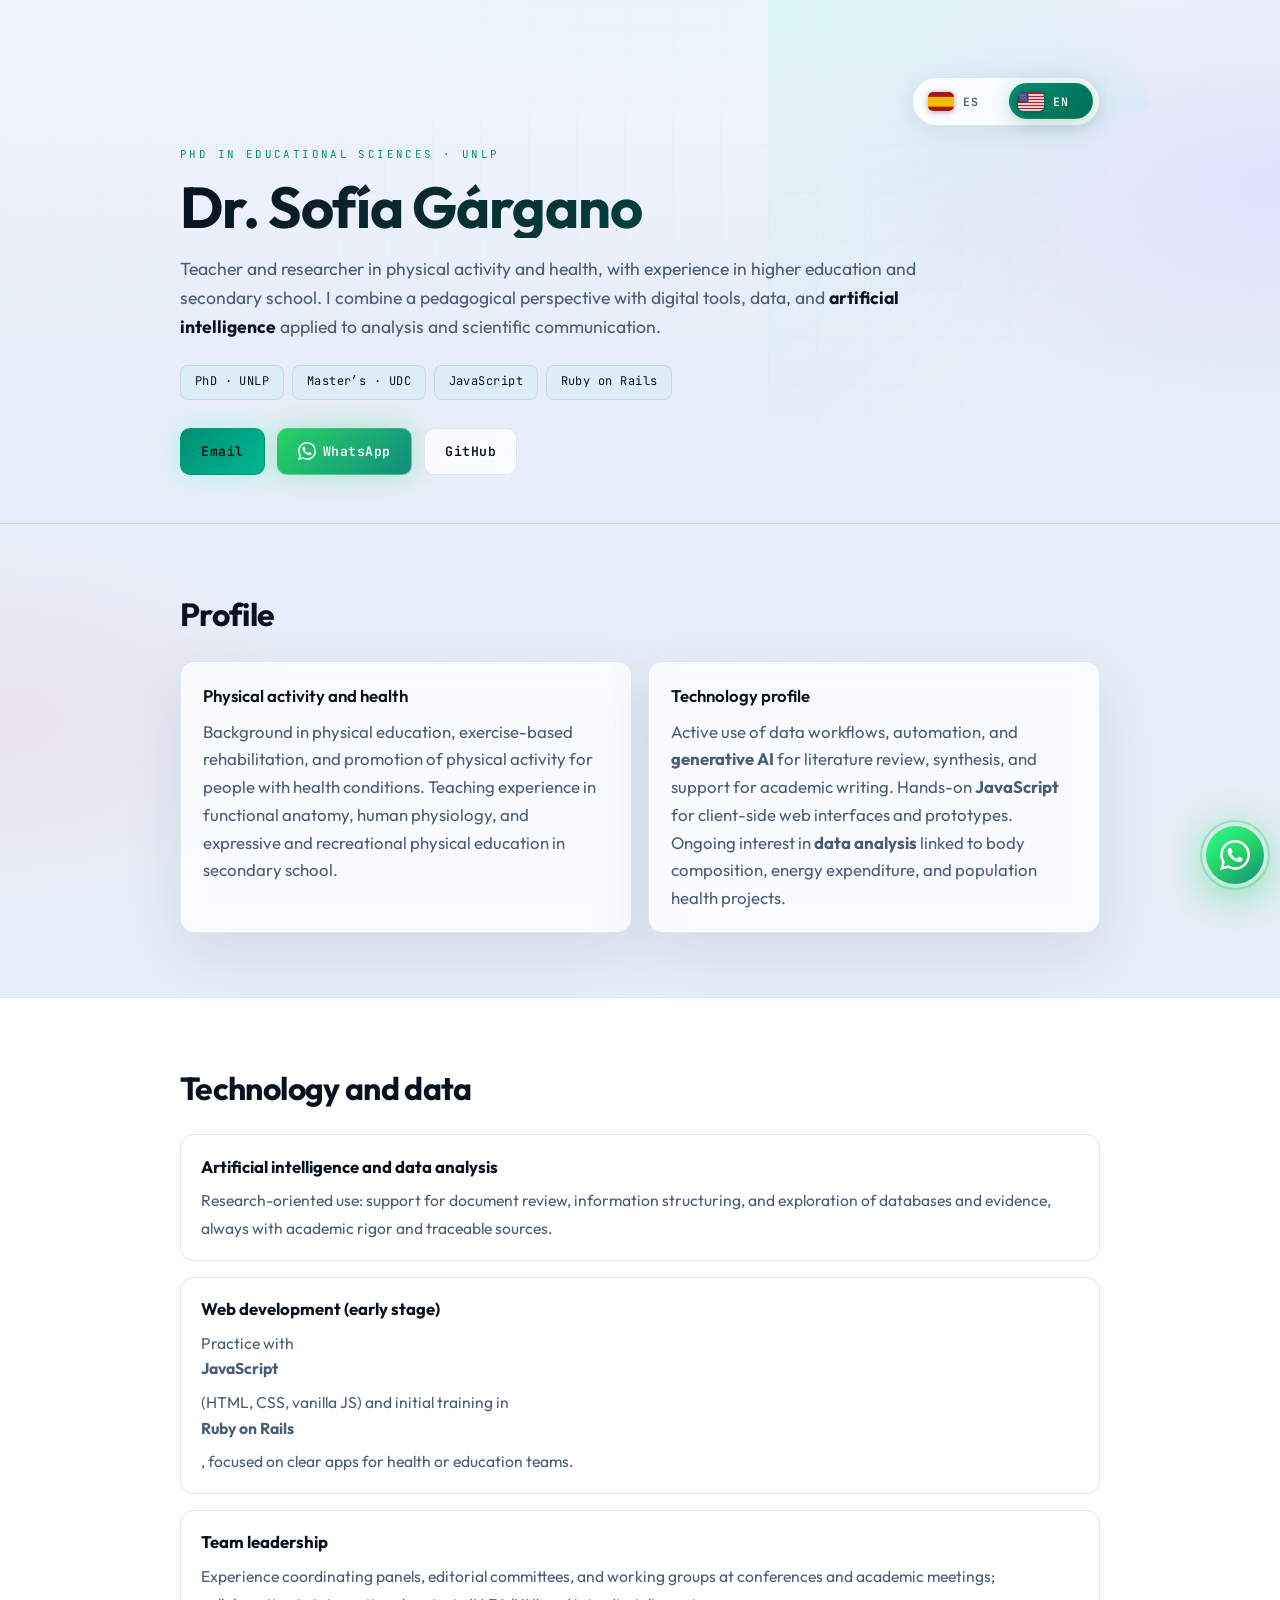
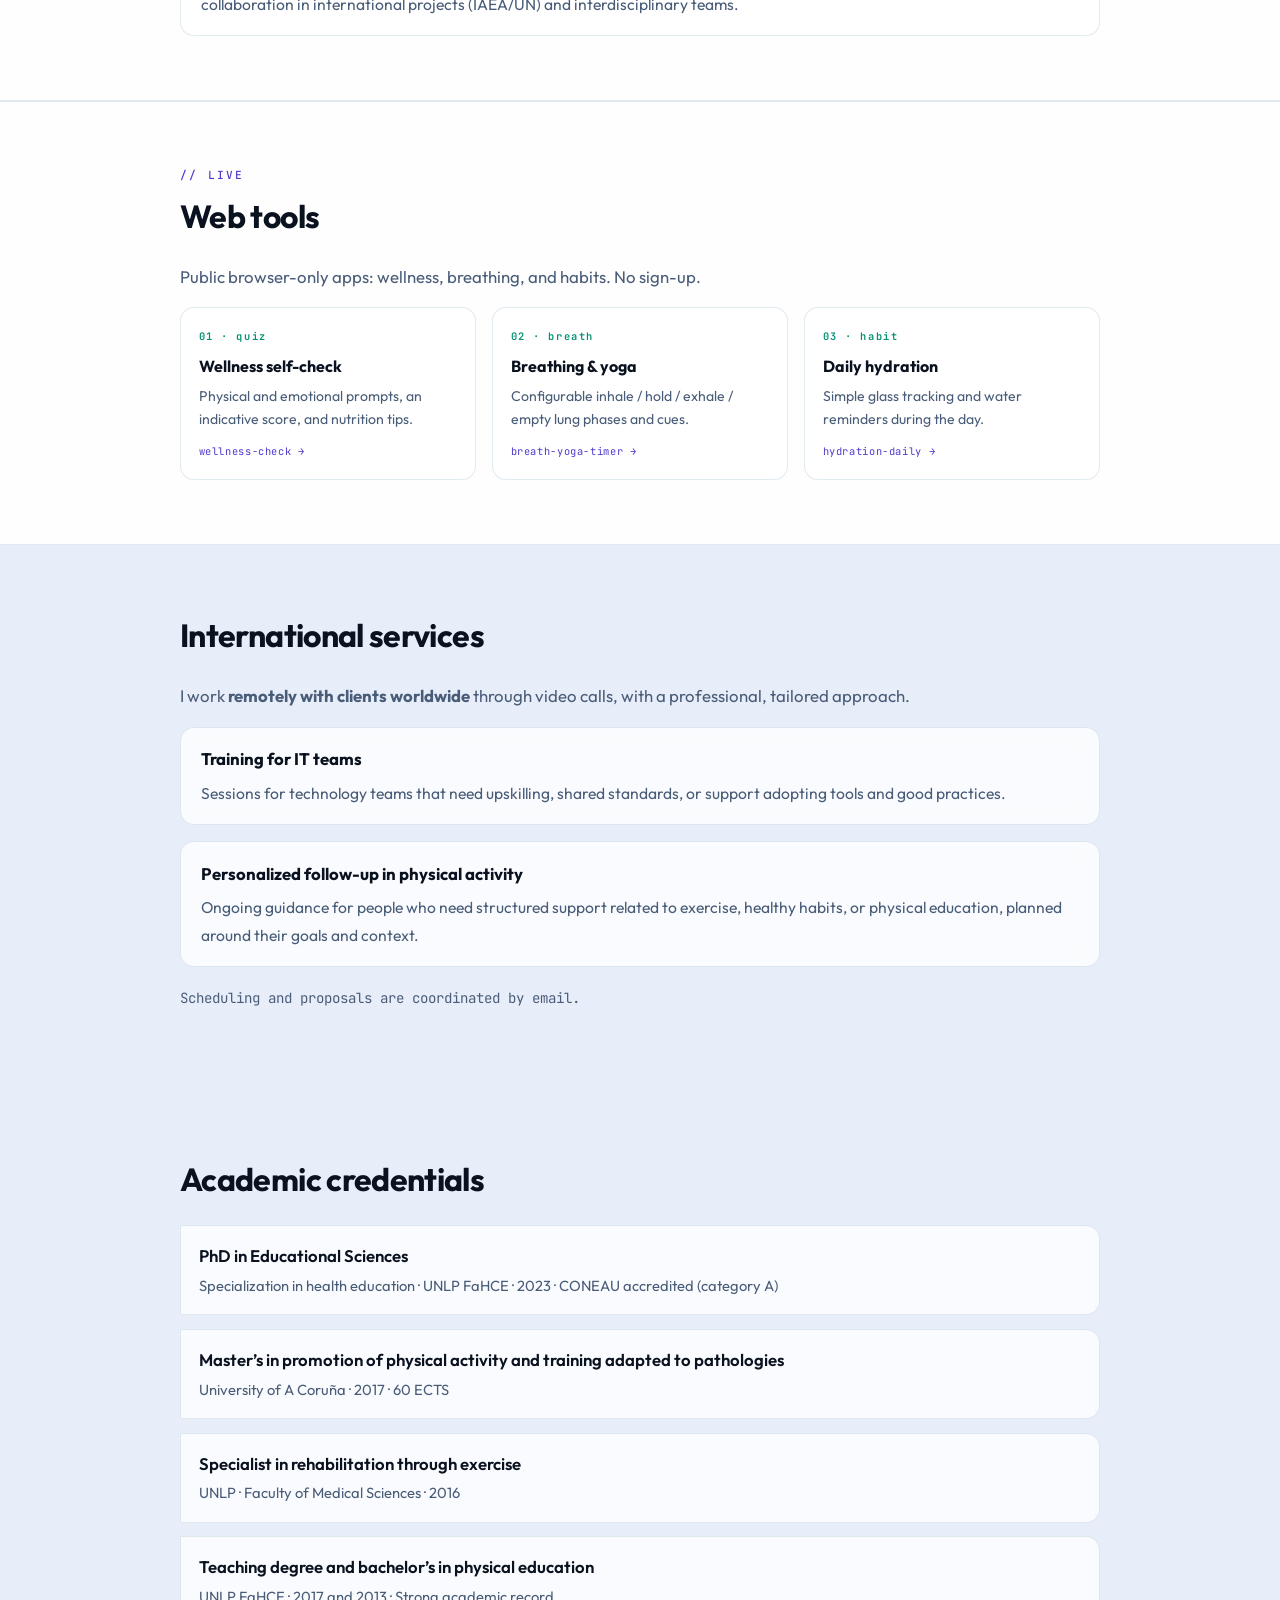
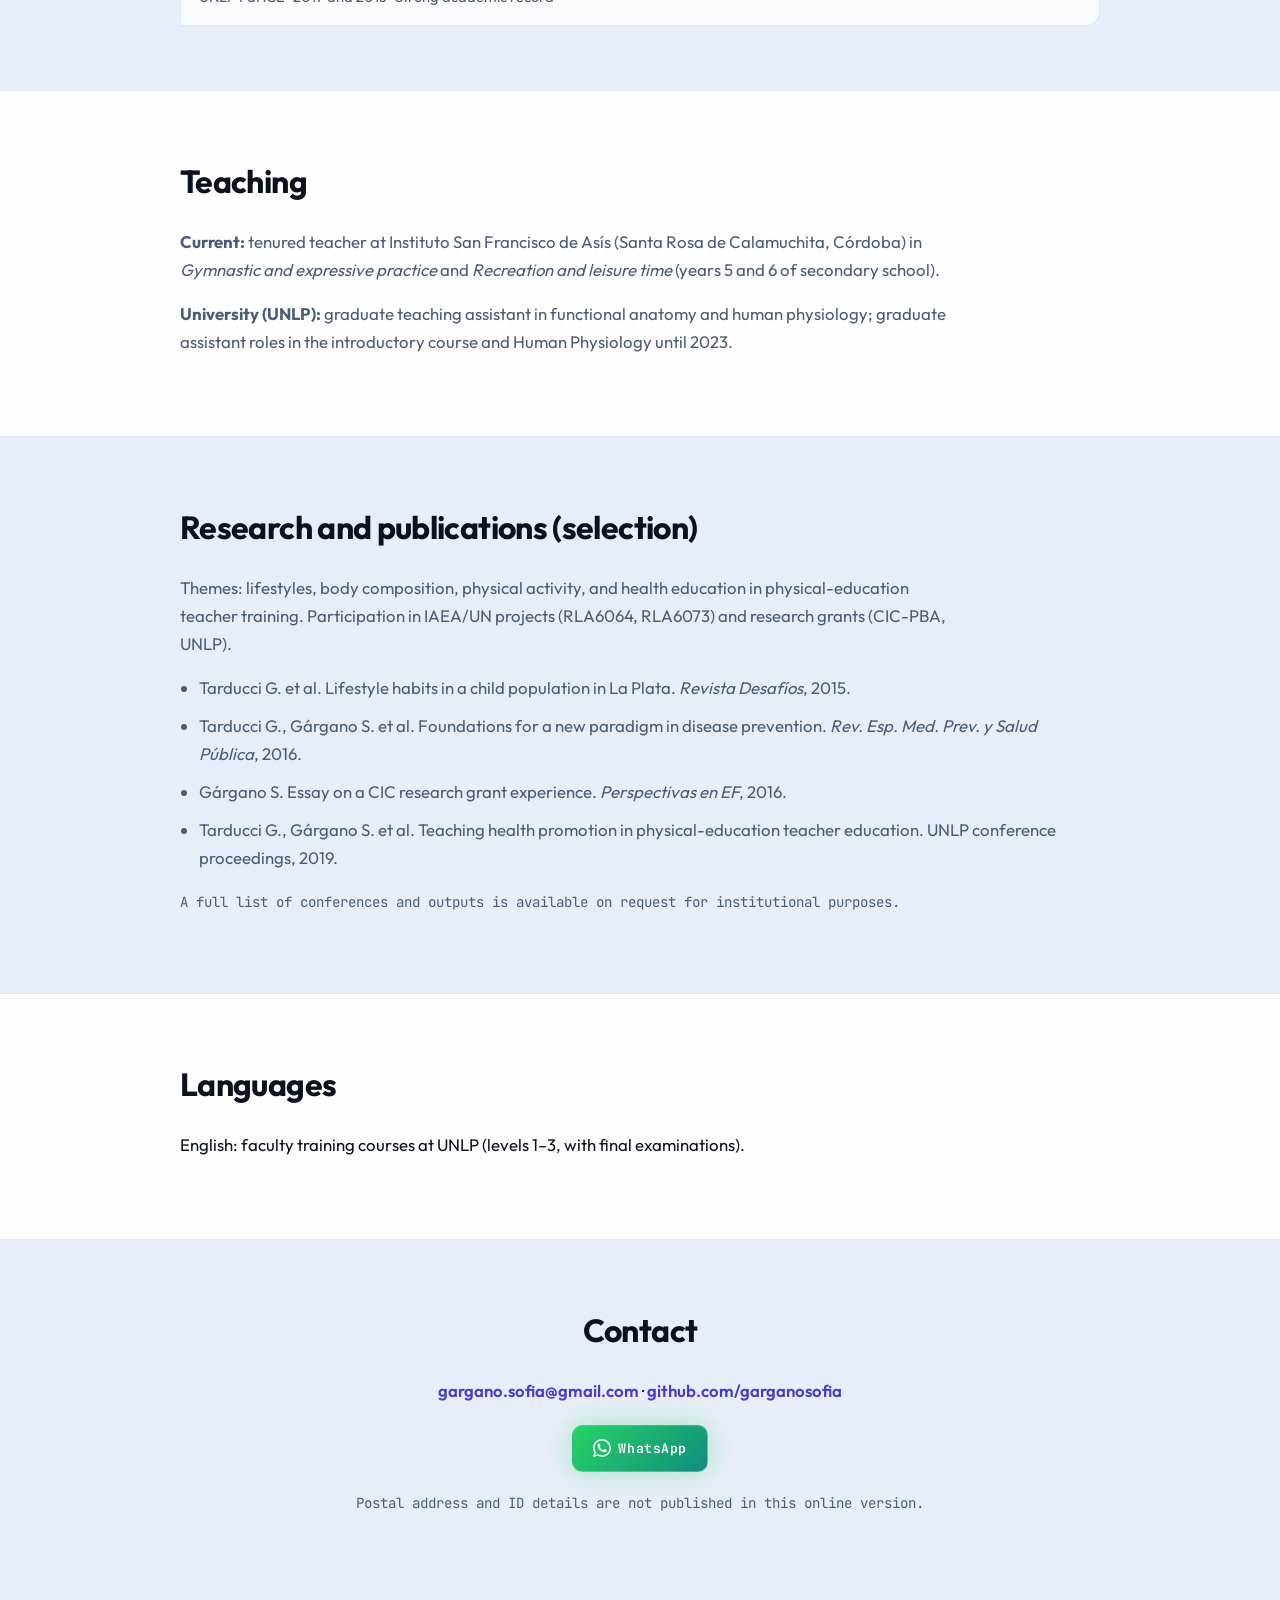
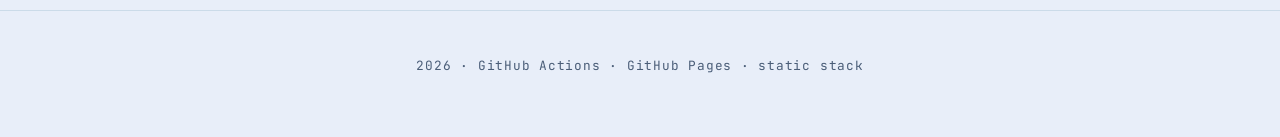
==== commit 3f29a877: "Highlight doctoral title in hero and metadata Made-with: Cursor" ====
--- a/public/en/index.html
+++ b/public/en/index.html
@@ -3,11 +3,11 @@
 <head>
   <meta charset="utf-8">
   <meta name="viewport" content="width=device-width, initial-scale=1">
-  <meta name="description" content="Sofía Gárgano — Physical education, health, research, and technology profile.">
+  <meta name="description" content="Dr. Sofía Gárgano — PhD in Educational Sciences. Physical education, health, research, and technology profile.">
   <link rel="alternate" hreflang="es" href="https://garganosofia.github.io/sofia-gargano-cv/">
   <link rel="alternate" hreflang="en" href="https://garganosofia.github.io/sofia-gargano-cv/en/">
   <link rel="alternate" hreflang="x-default" href="https://garganosofia.github.io/sofia-gargano-cv/">
-  <title>Sofía Gárgano | CV & professional profile</title>
+  <title>Dr. Sofía Gárgano | CV</title>
   <link rel="preconnect" href="https://fonts.googleapis.com">
   <link rel="preconnect" href="https://fonts.gstatic.com" crossorigin>
   <link href="https://fonts.googleapis.com/css2?family=JetBrains+Mono:wght@400;500;600;700&family=Outfit:wght@400;500;600;700&display=swap" rel="stylesheet">
@@ -47,8 +47,8 @@
           </a>
         </div>
       </nav>
-      <p class="eyebrow">Physical education · Health · Technology</p>
-      <h1>Sofía Gárgano</h1>
+      <p class="eyebrow">PhD in Educational Sciences · UNLP</p>
+      <h1>Dr. Sofía Gárgano</h1>
       <p class="lede">
         Teacher and researcher in physical activity and health, with experience in higher education and secondary school.
         I combine a pedagogical perspective with digital tools, data, and <strong>artificial intelligence</strong> applied to analysis and scientific communication.
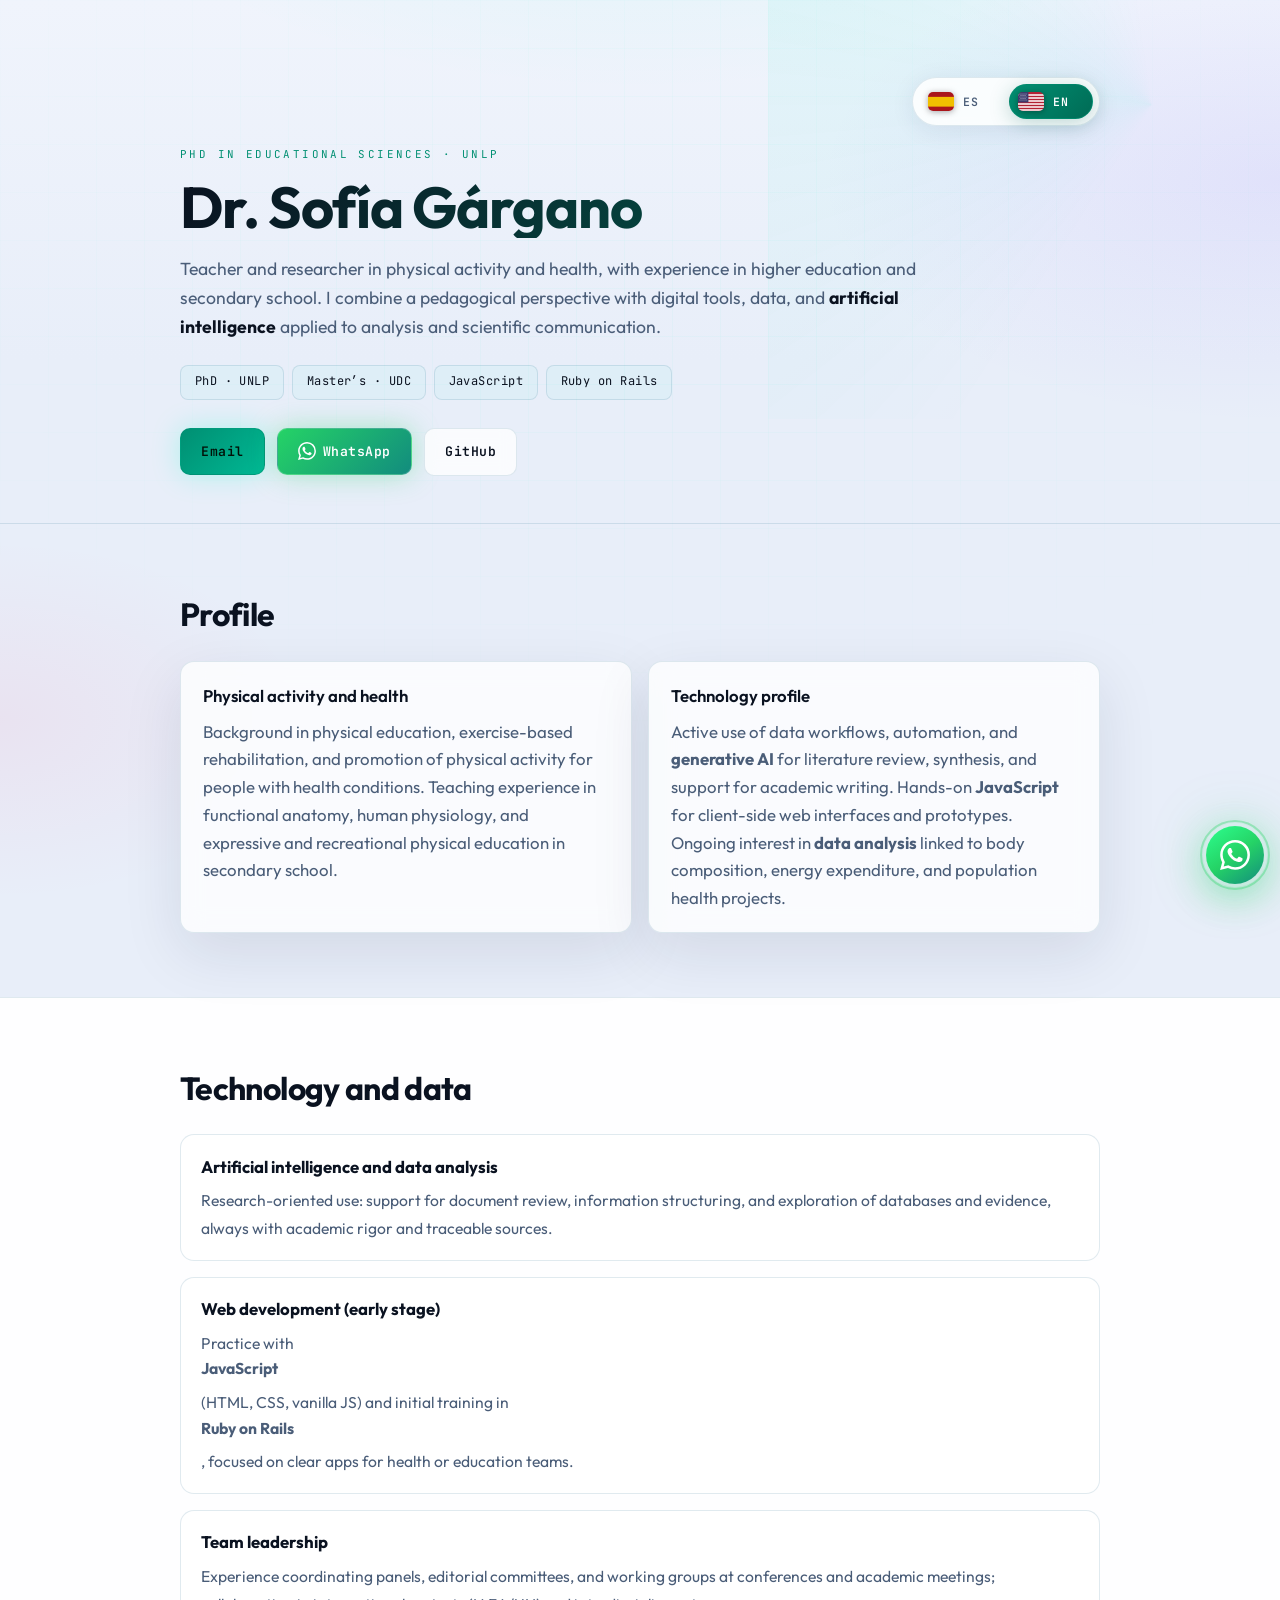
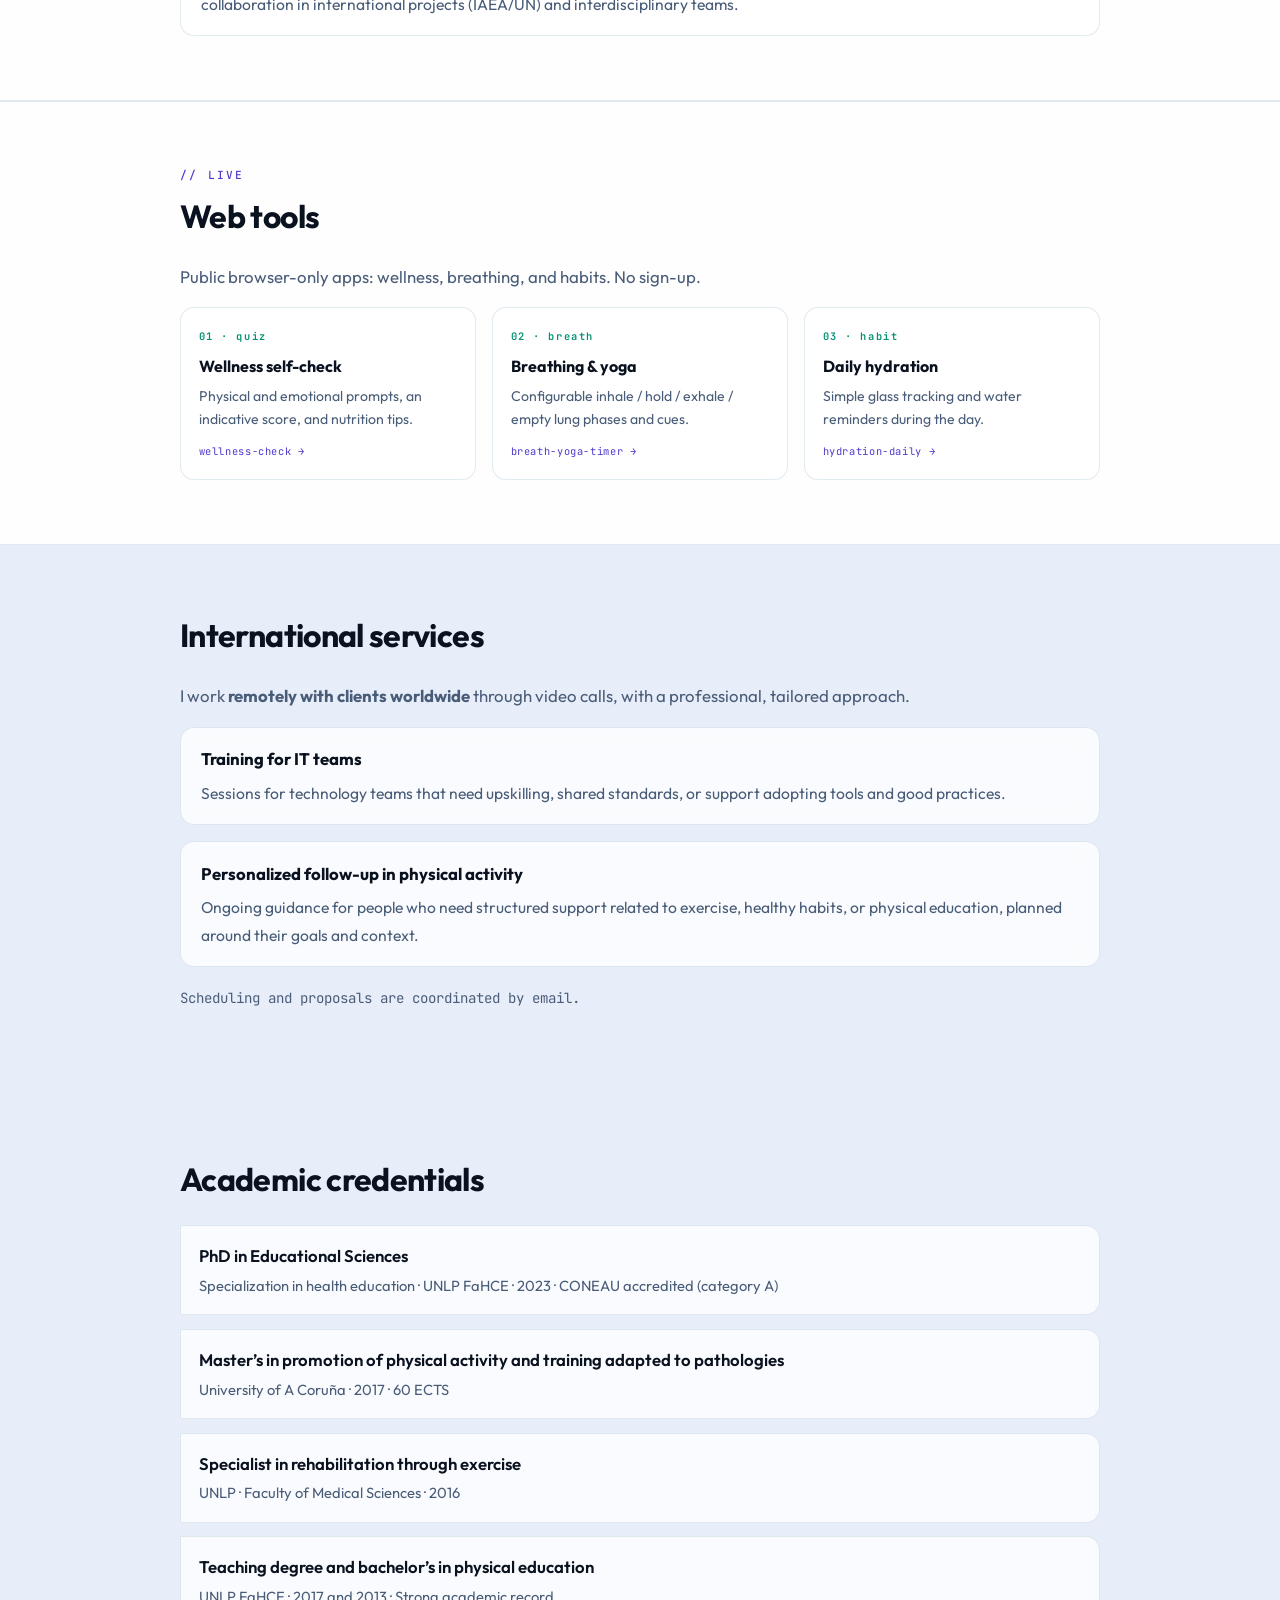
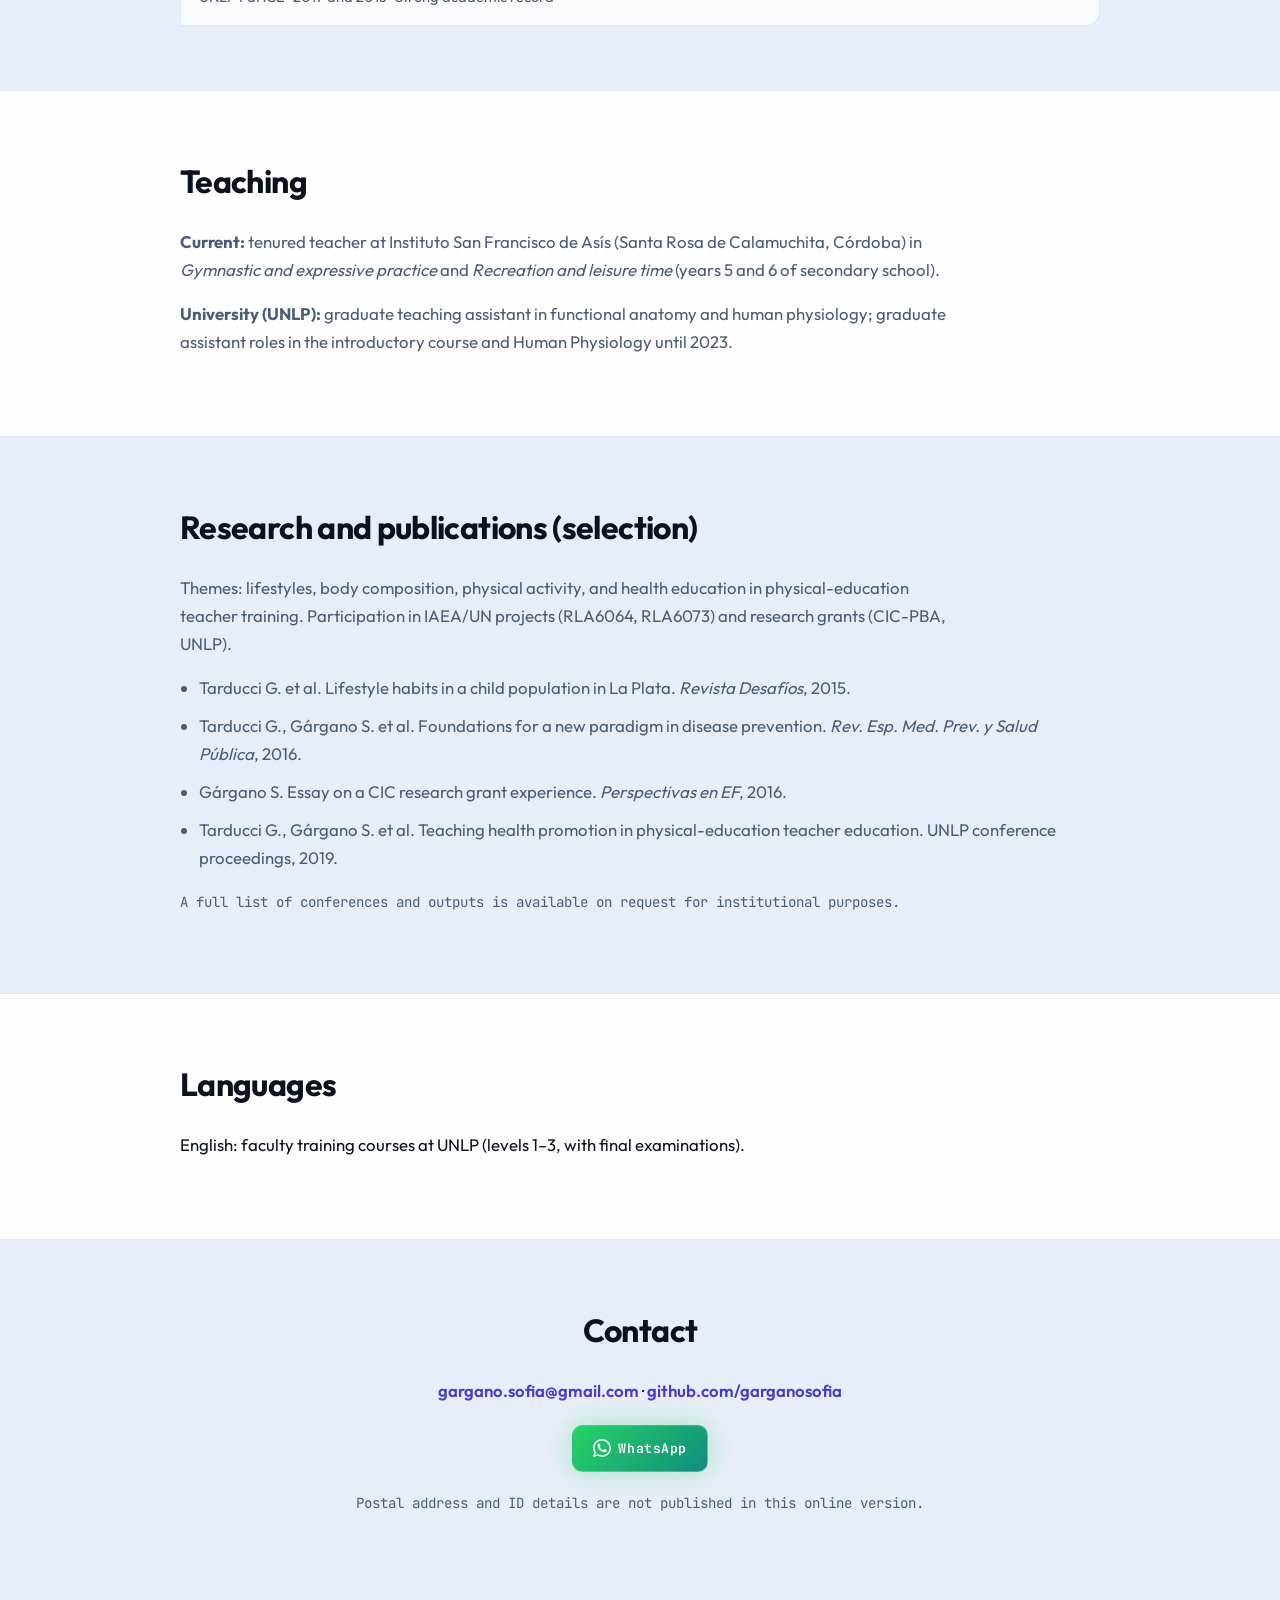
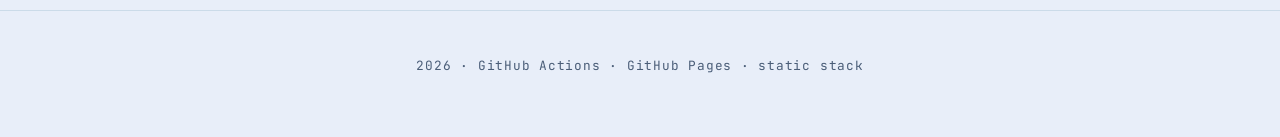
==== commit 22601f46: "Add SVG favicon and web manifest Made-with: Cursor" ====
--- a/public/en/index.html
+++ b/public/en/index.html
@@ -8,6 +8,10 @@
   <link rel="alternate" hreflang="en" href="https://garganosofia.github.io/sofia-gargano-cv/en/">
   <link rel="alternate" hreflang="x-default" href="https://garganosofia.github.io/sofia-gargano-cv/">
   <title>Dr. Sofía Gárgano | CV</title>
+  <link rel="icon" type="image/svg+xml" href="../favicon.svg">
+  <link rel="apple-touch-icon" href="../favicon.svg">
+  <link rel="manifest" href="../site.webmanifest">
+  <meta name="theme-color" content="#06111c">
   <link rel="preconnect" href="https://fonts.googleapis.com">
   <link rel="preconnect" href="https://fonts.gstatic.com" crossorigin>
   <link href="https://fonts.googleapis.com/css2?family=JetBrains+Mono:wght@400;500;600;700&family=Outfit:wght@400;500;600;700&display=swap" rel="stylesheet">
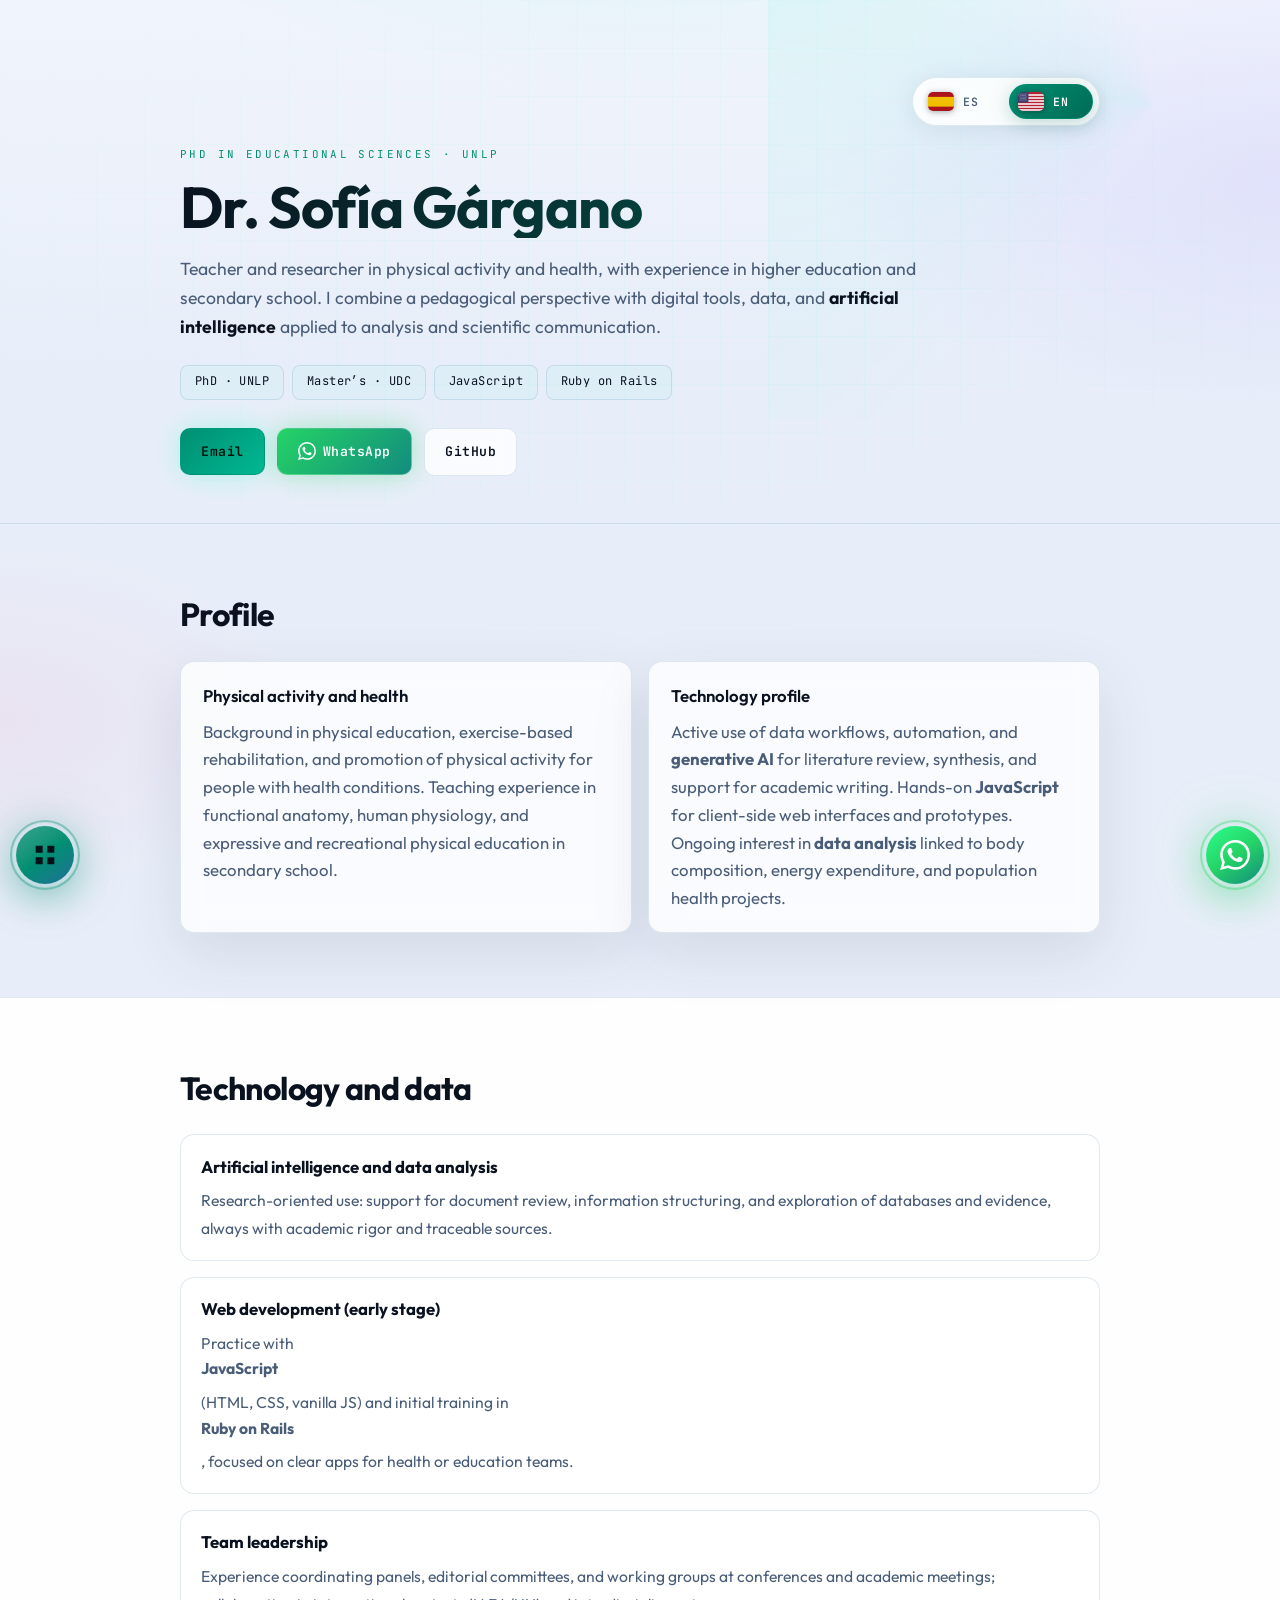
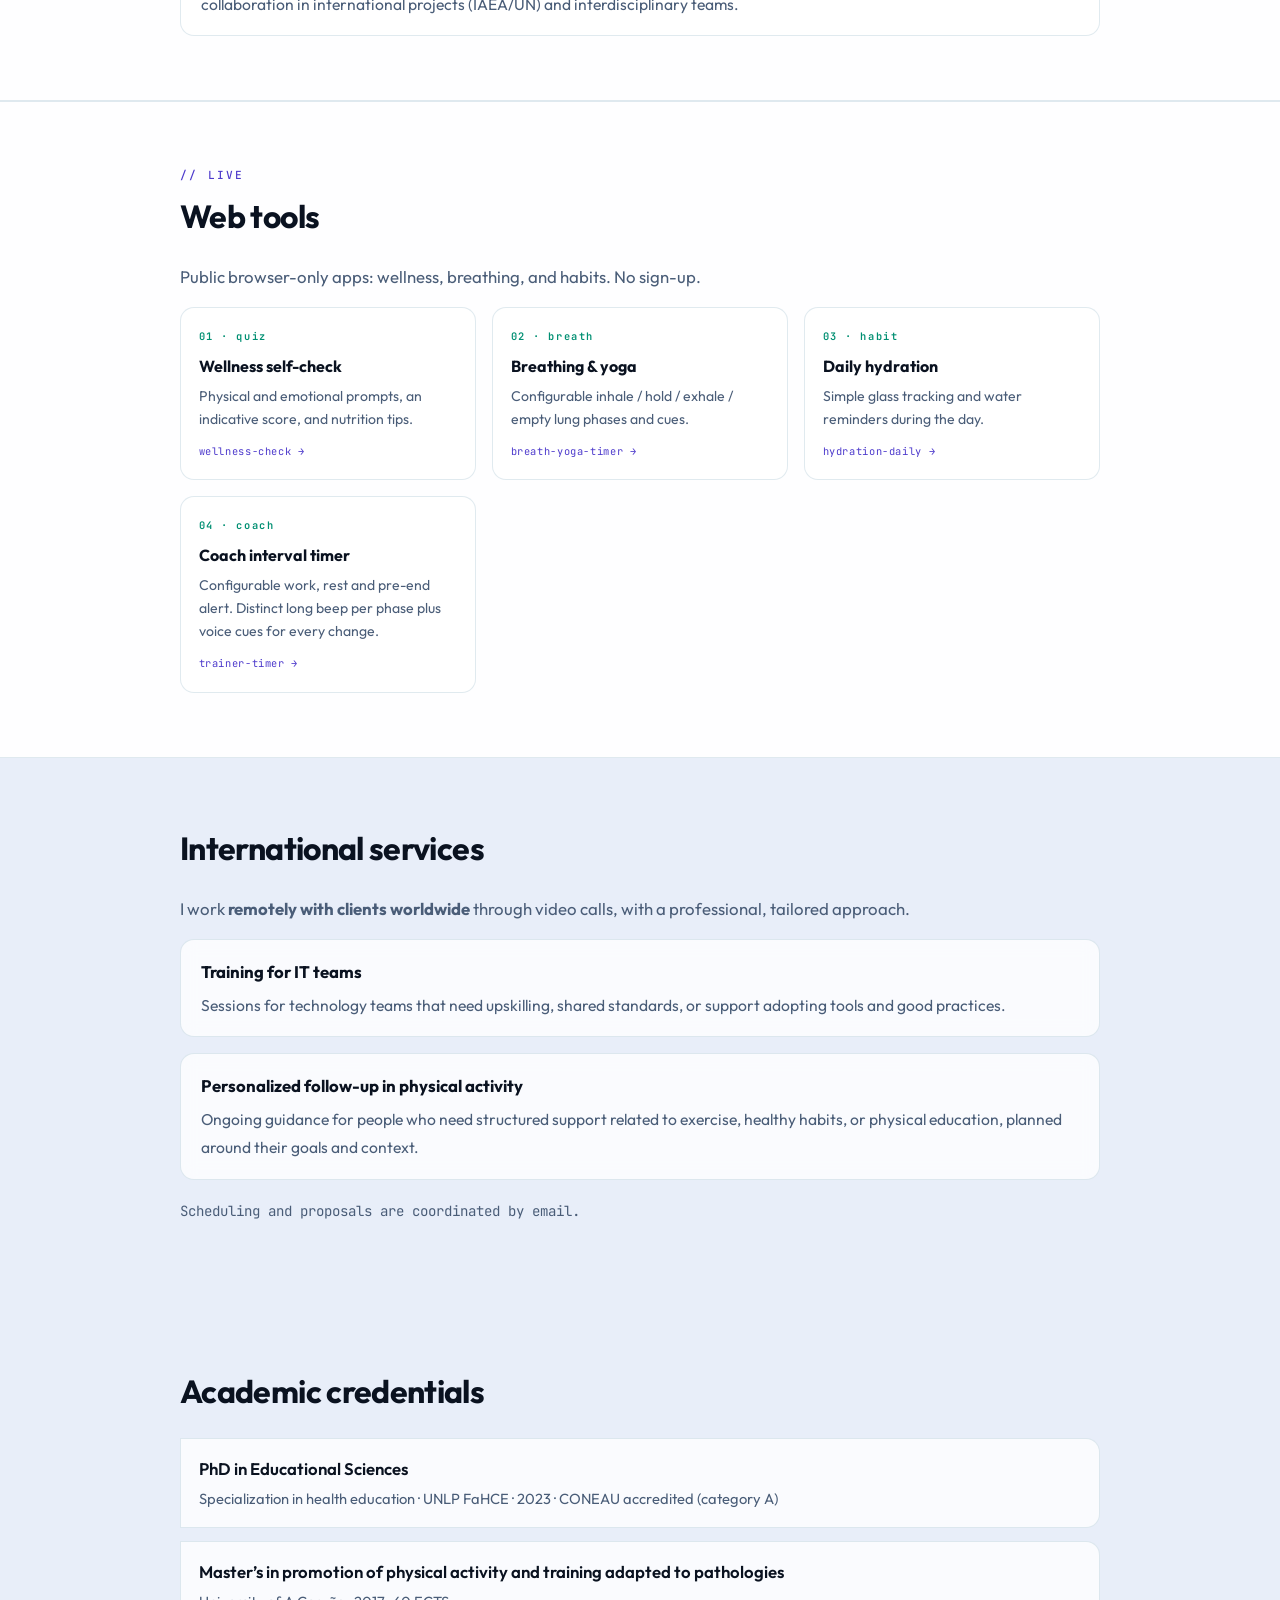
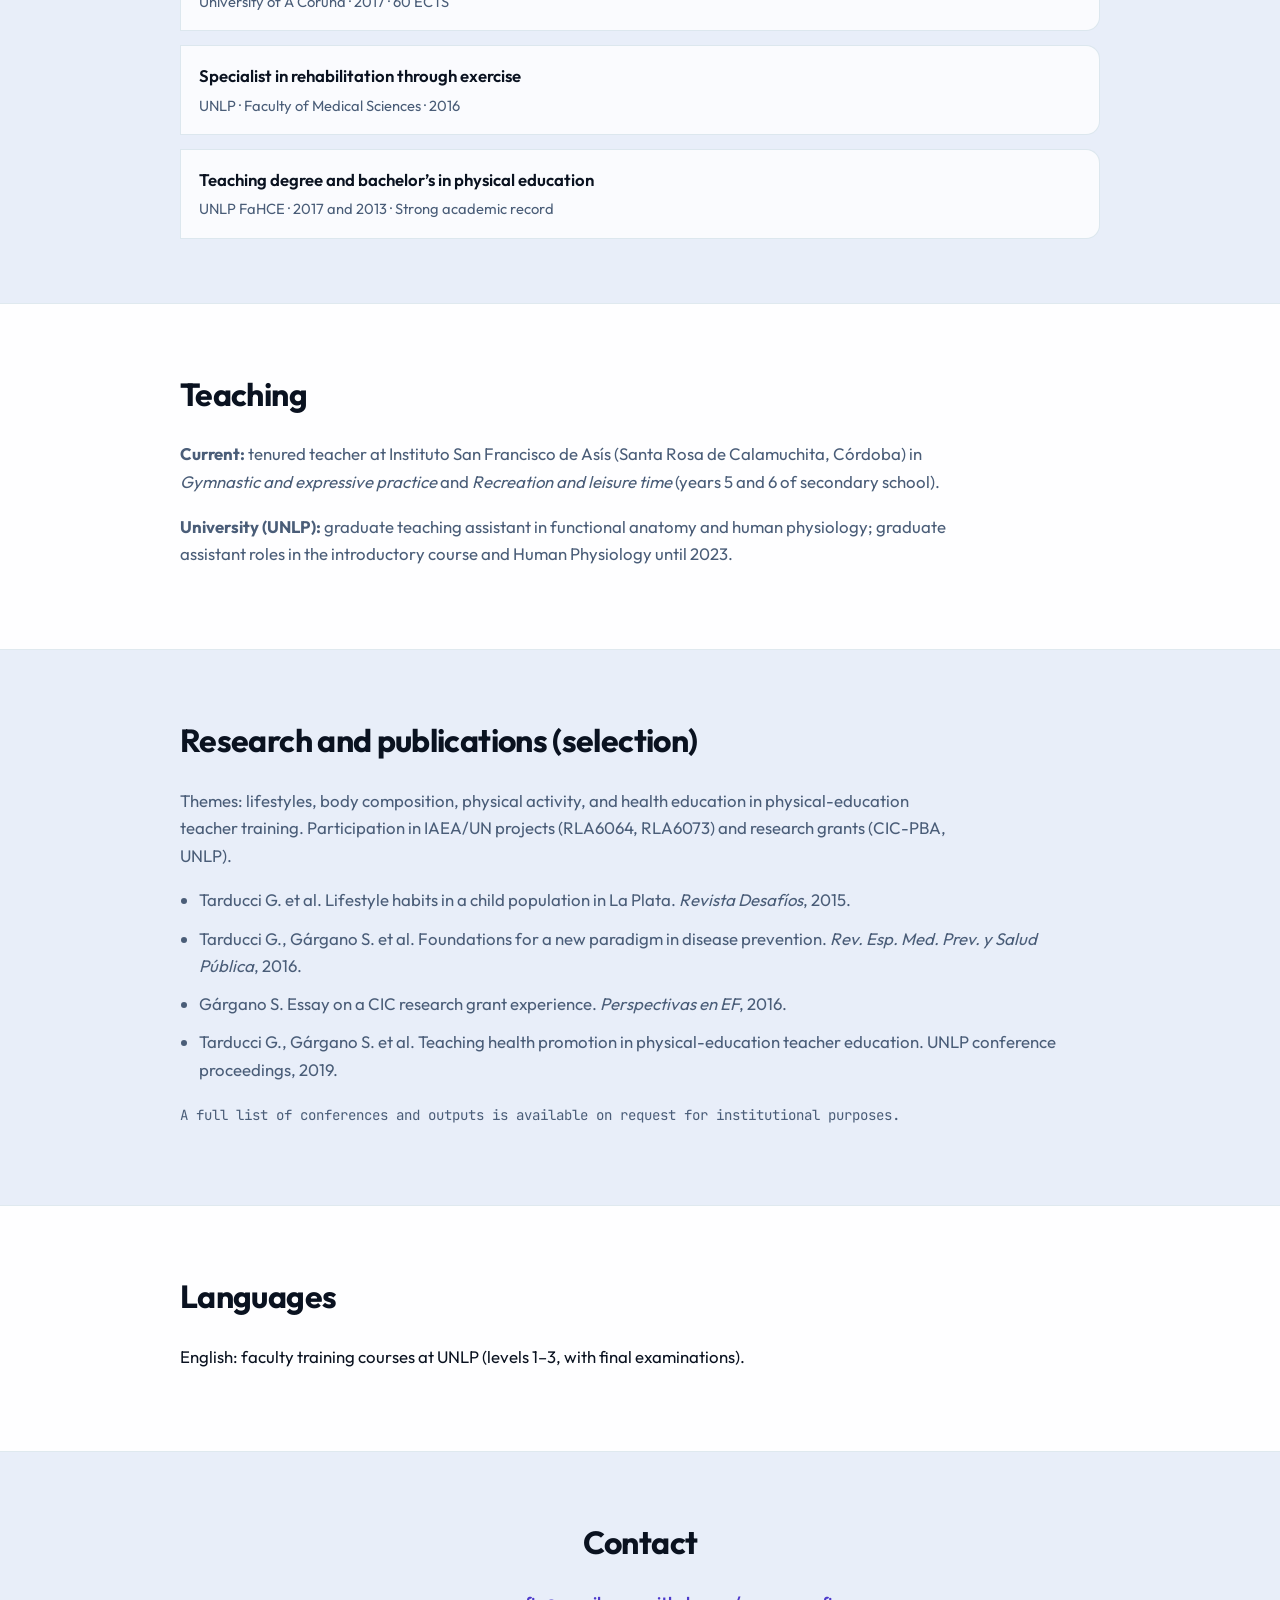
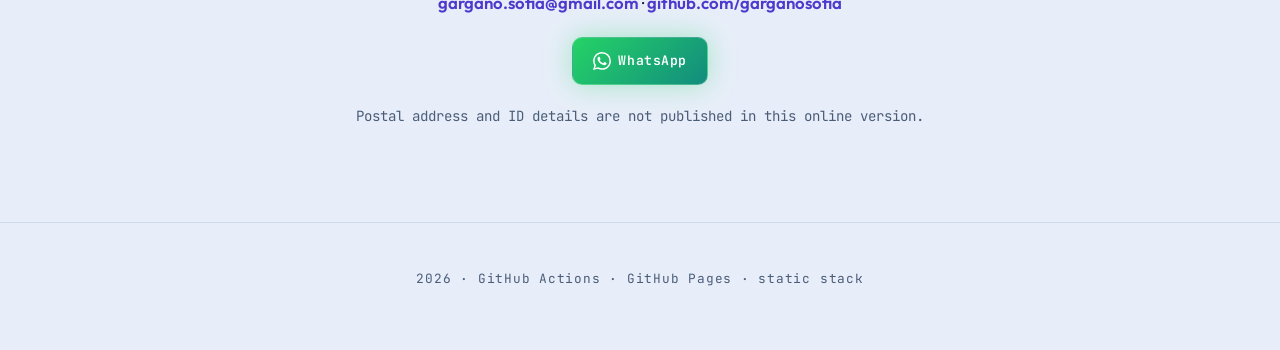
==== commit 47c401e1: "Add trainer interval timer app and floating apps dock - New self-contained app at public/trainer-tim" ====
--- a/public/en/index.html
+++ b/public/en/index.html
@@ -147,6 +147,14 @@
               <span class="app-hub__meta">hydration-daily →</span>
             </a>
           </li>
+          <li>
+            <a class="app-hub__link" href="../trainer-timer/">
+              <span class="app-hub__icon">04 · coach</span>
+              <span class="app-hub__title">Coach interval timer</span>
+              <span class="app-hub__desc">Configurable work, rest and pre-end alert. Distinct long beep per phase plus voice cues for every change.</span>
+              <span class="app-hub__meta">trainer-timer →</span>
+            </a>
+          </li>
         </ul>
       </div>
     </section>
@@ -255,7 +263,56 @@
     <p>2026 · GitHub Actions · GitHub Pages · static stack</p>
   </footer>
 
-  <div class="wa-dock" id="wa-dock">
+  <div class="apps-dock" id="apps-dock" data-dock data-dock-open-class="apps-dock--open">
+    <div class="apps-dock__panel" data-dock-panel role="dialog" aria-label="Web apps" hidden>
+      <button type="button" class="apps-dock__close" data-dock-close aria-label="Close apps panel">×</button>
+      <p class="apps-dock__kicker">// apps live</p>
+      <p class="apps-dock__title">Web tools</p>
+      <ul class="apps-dock__list">
+        <li>
+          <a class="apps-dock__item" href="https://garganosofia.github.io/wellness-check/" rel="noopener noreferrer" target="_blank">
+            <span class="apps-dock__num">01</span>
+            <span class="apps-dock__text">
+              <span class="apps-dock__name">Wellness self-check</span>
+              <span class="apps-dock__desc">quiz · indicative score</span>
+            </span>
+          </a>
+        </li>
+        <li>
+          <a class="apps-dock__item" href="https://garganosofia.github.io/breath-yoga-timer/" rel="noopener noreferrer" target="_blank">
+            <span class="apps-dock__num">02</span>
+            <span class="apps-dock__text">
+              <span class="apps-dock__name">Breathing &amp; yoga</span>
+              <span class="apps-dock__desc">inhale · hold · exhale · empty</span>
+            </span>
+          </a>
+        </li>
+        <li>
+          <a class="apps-dock__item" href="https://garganosofia.github.io/hydration-daily/" rel="noopener noreferrer" target="_blank">
+            <span class="apps-dock__num">03</span>
+            <span class="apps-dock__text">
+              <span class="apps-dock__name">Daily hydration</span>
+              <span class="apps-dock__desc">glasses + reminders</span>
+            </span>
+          </a>
+        </li>
+        <li>
+          <a class="apps-dock__item" href="../trainer-timer/">
+            <span class="apps-dock__num">04</span>
+            <span class="apps-dock__text">
+              <span class="apps-dock__name">Coach interval timer</span>
+              <span class="apps-dock__desc">work · rest · voice cues</span>
+            </span>
+          </a>
+        </li>
+      </ul>
+    </div>
+    <button type="button" class="apps-dock__fab" data-dock-fab aria-expanded="false" aria-controls="apps-dock" aria-label="Open quick access to apps">
+      <svg viewBox="0 0 24 24" aria-hidden="true"><path d="M4 4h6v6H4zM14 4h6v6h-6zM4 14h6v6H4zM14 14h6v6h-6z"/></svg>
+    </button>
+  </div>
+
+  <div class="wa-dock" id="wa-dock" data-dock>
     <div class="wa-dock__panel" id="wa-panel" role="dialog" aria-label="Quick contact" hidden>
       <button type="button" class="wa-dock__close" aria-label="Close contact panel">×</button>
       <p class="wa-dock__kicker">Direct contact</p>
--- a/public/assets/styles.css
+++ b/public/assets/styles.css
@@ -786,9 +786,208 @@
   opacity: 0;
 }
 
+.apps-dock {
+  position: fixed;
+  left: max(1rem, env(safe-area-inset-left));
+  bottom: max(1rem, env(safe-area-inset-bottom));
+  z-index: 100;
+  display: flex;
+  flex-direction: column;
+  align-items: flex-start;
+  gap: 0.75rem;
+  font-family: var(--sans);
+}
+
+.apps-dock__panel {
+  width: min(320px, calc(100vw - 2rem));
+  padding: 1.1rem 1.15rem 1.15rem;
+  border-radius: var(--radius);
+  border: 1px solid color-mix(in srgb, var(--accent) 40%, var(--border));
+  background: color-mix(in srgb, var(--bg-alt) 92%, rgba(0, 30, 30, 0.95));
+  backdrop-filter: blur(20px);
+  -webkit-backdrop-filter: blur(20px);
+  box-shadow:
+    0 0 0 1px rgba(0, 0, 0, 0.3),
+    0 20px 50px rgba(0, 0, 0, 0.45),
+    0 0 40px color-mix(in srgb, var(--accent) 18%, transparent);
+  text-align: left;
+  animation: wa-pop 0.35s cubic-bezier(0.34, 1.56, 0.64, 1);
+  position: relative;
+}
+
+.apps-dock__panel[hidden] {
+  display: none;
+}
+
+.apps-dock__close {
+  position: absolute;
+  top: 0.5rem;
+  right: 0.5rem;
+  width: 2rem;
+  height: 2rem;
+  border: none;
+  border-radius: 8px;
+  background: rgba(255, 255, 255, 0.06);
+  color: var(--muted);
+  font-size: 1.25rem;
+  line-height: 1;
+  cursor: pointer;
+  display: flex;
+  align-items: center;
+  justify-content: center;
+}
+
+.apps-dock__close:hover {
+  color: var(--text);
+  background: rgba(255, 255, 255, 0.1);
+}
+
+.apps-dock__kicker {
+  font-family: var(--mono);
+  font-size: 0.62rem;
+  letter-spacing: 0.2em;
+  color: var(--accent);
+  margin: 0 0 0.65rem;
+  text-transform: uppercase;
+}
+
+.apps-dock__title {
+  margin: 0 0 0.85rem;
+  font-size: 1rem;
+  font-weight: 700;
+  color: var(--text);
+}
+
+.apps-dock__list {
+  list-style: none;
+  margin: 0;
+  padding: 0;
+  display: grid;
+  gap: 0.5rem;
+}
+
+.apps-dock__item {
+  display: flex;
+  align-items: center;
+  gap: 0.75rem;
+  padding: 0.65rem 0.75rem;
+  border-radius: 12px;
+  background: color-mix(in srgb, var(--bg) 65%, transparent);
+  border: 1px solid var(--border);
+  color: var(--text);
+  text-decoration: none;
+  transition: transform 0.15s ease, background 0.2s ease, border-color 0.2s ease;
+}
+
+.apps-dock__item:hover {
+  transform: translateX(2px);
+  border-color: color-mix(in srgb, var(--accent) 50%, transparent);
+  background: color-mix(in srgb, var(--accent) 10%, var(--bg));
+}
+
+.apps-dock__num {
+  font: 700 0.7rem var(--mono);
+  letter-spacing: 0.08em;
+  color: var(--accent);
+  background: color-mix(in srgb, var(--accent) 12%, transparent);
+  border: 1px solid color-mix(in srgb, var(--accent) 30%, transparent);
+  padding: 0.3rem 0.5rem;
+  border-radius: 8px;
+  min-width: 2.4rem;
+  text-align: center;
+}
+
+.apps-dock__text {
+  display: flex;
+  flex-direction: column;
+  gap: 2px;
+  min-width: 0;
+}
+
+.apps-dock__name {
+  font-weight: 600;
+  font-size: 0.92rem;
+  line-height: 1.2;
+}
+
+.apps-dock__desc {
+  font-size: 0.72rem;
+  color: var(--muted);
+  font-family: var(--mono);
+  letter-spacing: 0.02em;
+}
+
+.apps-dock__fab {
+  width: 58px;
+  height: 58px;
+  border-radius: 50%;
+  border: none;
+  cursor: pointer;
+  display: flex;
+  align-items: center;
+  justify-content: center;
+  background: linear-gradient(145deg, color-mix(in srgb, var(--accent) 80%, white), var(--accent), color-mix(in srgb, var(--accent) 60%, var(--accent-2)));
+  color: #001218;
+  box-shadow:
+    0 0 0 3px color-mix(in srgb, var(--bg) 40%, transparent),
+    0 12px 40px color-mix(in srgb, var(--accent) 45%, transparent),
+    0 0 60px color-mix(in srgb, var(--accent) 25%, transparent);
+  transition: transform 0.2s ease, box-shadow 0.2s ease;
+  position: relative;
+}
+
+.apps-dock__fab::after {
+  content: "";
+  position: absolute;
+  inset: -6px;
+  border-radius: 50%;
+  border: 2px solid color-mix(in srgb, var(--accent) 35%, transparent);
+  animation: wa-pulse 2.4s ease-out infinite;
+  pointer-events: none;
+}
+
+.apps-dock__fab:hover {
+  transform: scale(1.06);
+  box-shadow:
+    0 0 0 3px color-mix(in srgb, var(--bg) 40%, transparent),
+    0 16px 48px color-mix(in srgb, var(--accent) 55%, transparent);
+}
+
+.apps-dock__fab:focus-visible {
+  outline: 3px solid var(--accent-2);
+  outline-offset: 4px;
+}
+
+.apps-dock__fab svg {
+  width: 28px;
+  height: 28px;
+  fill: currentColor;
+  position: relative;
+  z-index: 1;
+}
+
+.apps-dock--open .apps-dock__fab::after {
+  animation: none;
+  opacity: 0;
+}
+
+@media (max-width: 380px) {
+  .wa-dock,
+  .apps-dock {
+    bottom: max(0.6rem, env(safe-area-inset-bottom));
+  }
+  .wa-dock__fab,
+  .apps-dock__fab {
+    width: 52px;
+    height: 52px;
+  }
+}
+
 @media (prefers-reduced-motion: reduce) {
   .wa-dock__fab::after,
-  .wa-dock__panel {
+  .wa-dock__panel,
+  .apps-dock__fab::after,
+  .apps-dock__panel {
     animation: none;
   }
 
